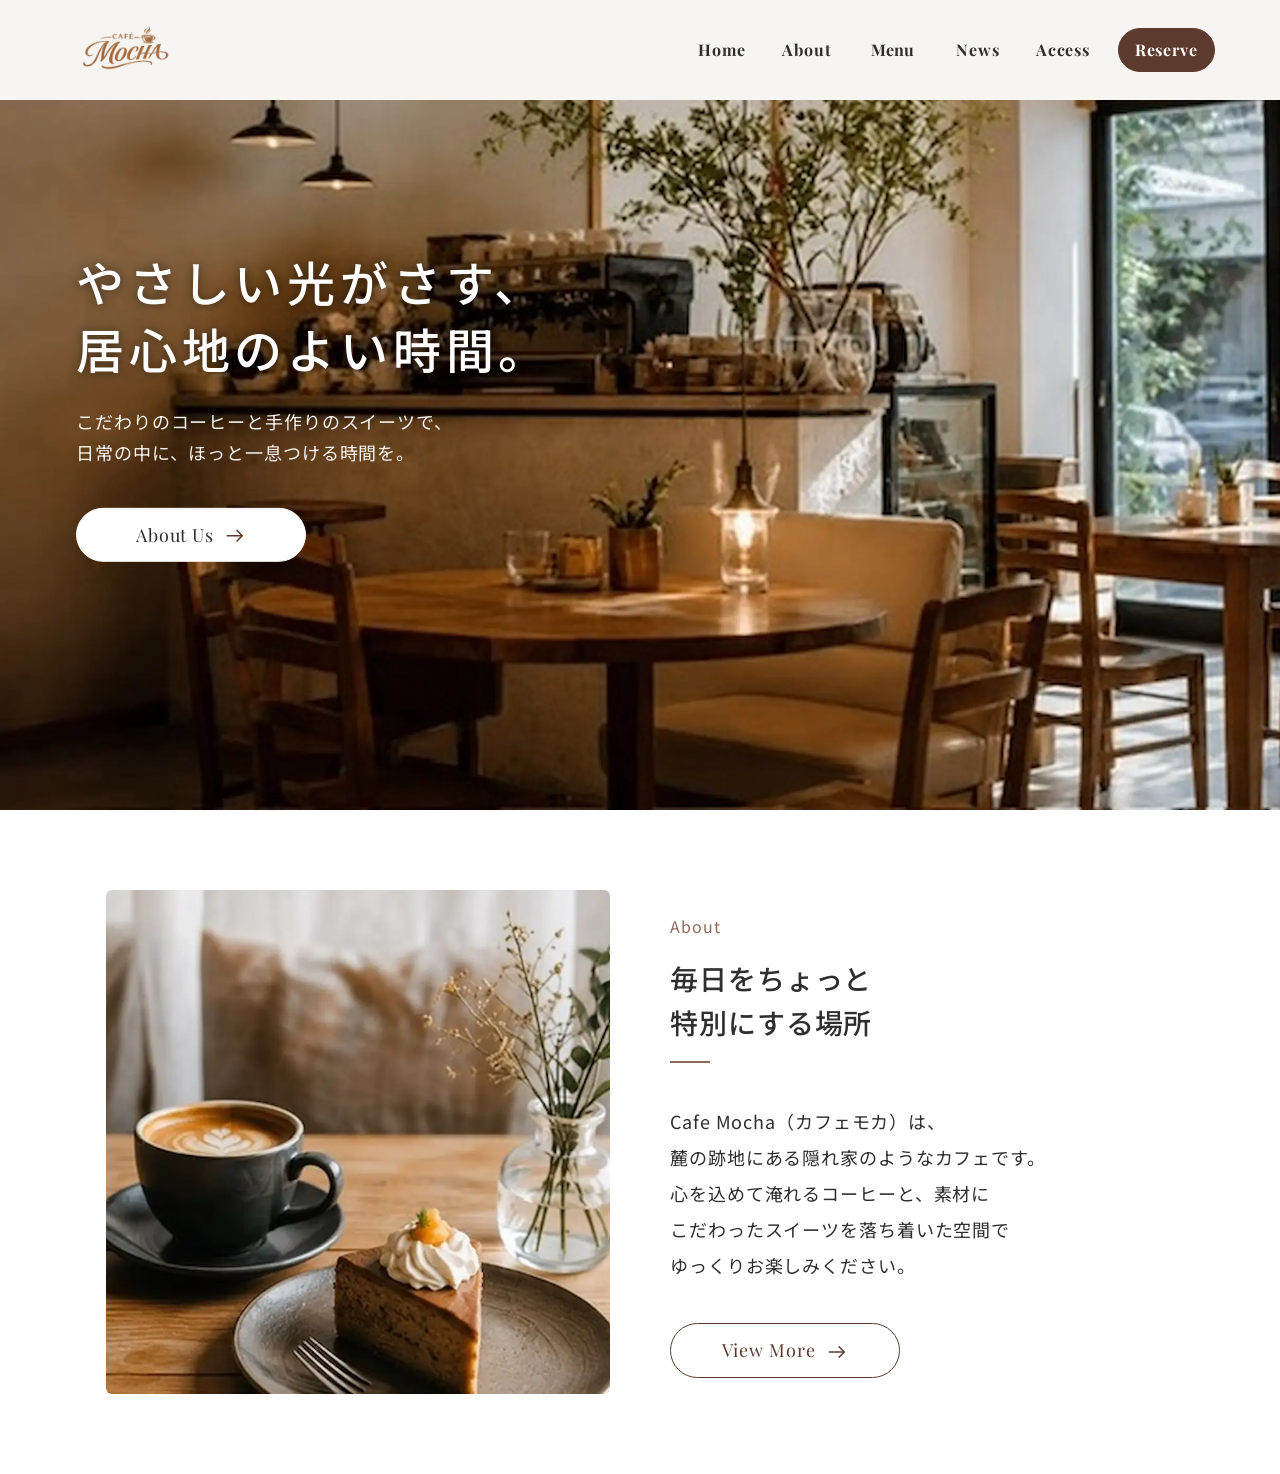
==== index.html @ 44a893bf "feat: create about section" ====
<!DOCTYPE html>
<html lang="ja">
    <head>
        <meta charset="utf-8" />
        <meta name="viewport" content="width=device-width,initial-scale=1" />
        <title>Portfolio</title>
        <meta name="description" content="ページの説明" />
        <meta name="format-detection" content="telephone=no, email=no" />

        <!-- favicon/webclipicon -->
        <link rel="icon" href="./assets/img/favicon/favicon.ico" />
        <link rel="icon" href="./assets/img/favicon/favicon.svg" type="image/svg+xml" />
        <link rel="apple-touch-icon" href="./assets/img/favicon/apple-touch-icon.png" />

        <!-- font -->
        <link rel="preconnect" href="https://fonts.googleapis.com">
        <link rel="preconnect" href="https://fonts.gstatic.com" crossorigin>
        <link href="https://fonts.googleapis.com/css2?family=Noto+Sans+JP:wght@100..900&family=Playfair+Display:ital,wght@0,400..900;1,400..900&display=swap" rel="stylesheet">
        <!-- css -->
        <link rel="stylesheet" href="assets/css/style.css" />

        <!-- js -->
         <script src="assets/js/vendor/gsap.min.js" defer></script>
         <script src="assets/js/vendor/ScrollTrigger.min.js" defer></script>
        <script type="module" src="assets/js/main.js"></script>

        <!-- noindex -->
        <meta name="robots" content="noindex" />
    </head>
    <body>
        <header class="l-header js-header">
            <div class="header-logo">
                <a href="#">
                    <img src='assets/img/logo.svg' width='122' height='52' alt='cafe MOCHA' decoding='async' />
                </a>
            </div><!-- /.header-logo -->
            <dialog class="l-header-menu js-header-menu" aria-label="メニュー">
                <button class="l-header-menu-close-button js-header-menu-close-button" aria-label="メニューを閉じる">
                    <img src='assets/img/close-button.svg' width='48' height='48' alt='メニューを閉じる' decoding='async' />
                </button>
                <nav class="l-header-menu-nav">
                    <ul class="l-header-menu-nav-list">
                        <li class="l-header-menu-nav-item">
                            <a href="#" class="l-header-menu-nav-link">Home</a>
                        </li>
                        <li class="l-header-menu-nav-item">
                            <a href="#" class="l-header-menu-nav-link">About</a>
                        </li>
                        <li class="l-header-menu-nav-item l-accordion js-accordion">
                            <button class="l-header-menu-nav-link l-accordion-trigger js-accordion-trigger" type="button">Menu</button>
                            <ul class="l-accordion-list js-accordion-list">
                                <li class="l-accordion-item">
                                    <a href="#">コーヒー</a>
                                </li>
                                <li class="l-accordion-item">
                                    <a href="#">スイーツ</a>
                                </li>
                                <li class="l-accordion-item">
                                    <a href="#">フード</a>
                                </li>
                                <li class="l-accordion-item">
                                    <a href="#">ドリンク</a>
                                </li>
                            </ul>
                        </li>
                        <li class="l-header-menu-nav-item">
                            <a href="#" class="l-header-menu-nav-link">News</a>
                        </li>
                        <li class="l-header-menu-nav-item">
                            <a href="#" class="l-header-menu-nav-link">Access</a>
                        </li>
                        <li class="l-header-menu-nav-item">
                            <a href="#" class="l-header-menu-nav-link l-header-menu-nav-link--reserve">Reserve</a>
                        </li>
                    </ul>
                    <ul class="l-header-menu-contact-list">
                        <li class="l-header-menu-contact-item">
                            <a href="https://www.instagram.com/" class="l-header-menu-contact-link">Instagram</a>
                        </li>
                        <li class="l-header-menu-contact-item">
                            <a href="https://www.google.com/" class="l-header-menu-contact-link">contact</a>
                        </li>
                    </ul>
                </nav>
            </dialog><!-- /.header-menu -->
            <button class="l-header-menu-open-button js-header-menu-open-button" aria-label="メニューを開く">
                <img src='assets/img/open-button.svg' width='24' height='24' alt='メニューを開く' decoding='async' />
            </button>
        </header>
        <main>
            <div class="top-fv">
                <div class="top-fv-content l-container">
                    <div class="top-fv-title">
                        <span>やさしい光がさす、</span>
                        <span>居心地のよい時間。</span>
                    </div><!-- /.top-fv-title -->
                    <div class="top-fv-text">
                        <span>こだわりのコーヒーと手作りのスイーツで、</span>
                        <span>日常の中に、ほっと一息つける時間を。</span>
                    </div><!-- /.top-fv-text -->
                    <div class="top-fv-btn">
                        <a href="#" class="c-button c-button--white">About Us</a>
                    </div><!-- /.top-fv-btn -->
                </div>
            </div><!-- /.top-fv -->

            <section class="top-about l-container u-ptb">
                <div class="top-about-wrap">
                    <div class="top-about-wrap-img">
                        <img src='assets/img/about.webp' width='1200' height='800' alt='about' decoding='async' />
                    </div><!-- / -->
                    <div class="top-about-wrap-content">
                        <div class="c-title-wrap">
                            <h2 class="c-title-en c-title-en--primary">About</h2>
                            <p class="c-title-ja">
                                <span>毎日をちょっと</span>
                                <span>特別にする場所</span>
                            </p>
                        </div>
                        <p class="top-about-wrap-content-text">
                            <span>Cafe Mocha（カフェモカ）は、</span>
                            <span>麓の跡地にある隠れ家のようなカフェです。</span>
                            <span>心を込めて淹れるコーヒーと、素材に</span>
                            <span>こだわったスイーツを落ち着いた空間で</span>
                            <span>ゆっくりお楽しみください。</span>
                        </p>
                        <div class="top-about-wrap-content-btn">
                            <a href="#" class="c-button c-button--transparent">View More</a>
                        </div>
                    </div>
                </div><!-- / -->
            </section>
        </main>
        <footer></footer>
    </body>
</html>
---- assets/css/style.css ----
@charset "UTF-8";
/*!
foundation > reset
------------------------------
*/
html {
  color: #000;
  background: #fff;
}

body,
div,
dl,
dt,
dd,
ul,
ol,
li,
h1,
h2,
h3,
h4,
h5,
h6,
pre,
code,
form,
fieldset,
legend,
input,
textarea,
p,
blockquote,
th,
td {
  margin: 0;
  padding: 0;
}

table {
  border-collapse: collapse;
  border-spacing: 0;
  width: 100%;
}

fieldset,
img {
  border: 0;
}

address,
caption,
cite,
code,
dfn,
em,
strong,
th,
var {
  font-style: normal;
  font-weight: inherit;
}

ol,
ul {
  list-style: none;
}

caption,
th {
  text-align: left;
}

h1,
h2,
h3,
h4,
h5,
h6 {
  font-size: 100%;
  font-weight: inherit;
}

q:before,
q:after {
  content: "";
}

abbr,
acronym {
  border: 0;
  font-variant: normal;
}

input,
textarea,
select,
button {
  color: inherit;
  font-family: inherit;
  font-size: inherit;
  font-weight: inherit;
  line-height: inherit;
  font-size: 100%;
  border-radius: 0;
  border: none;
  -moz-appearance: none;
       appearance: none;
  -webkit-appearance: none;
  background-color: inherit;
}

textarea {
  resize: vertical;
  display: block;
}

select {
  cursor: pointer;
}

button {
  padding: 0;
  cursor: pointer;
}

legend {
  color: inherit;
}

tbody {
  -webkit-text-size-adjust: 100%;
}

main {
  display: block;
}

a {
  text-decoration: none;
  color: inherit;
}

img,
svg {
  width: 100%;
  height: auto;
  display: block;
}

dialog {
  max-width: 100%;
  max-height: 100%;
  padding: 0;
  color: inherit;
  border: none;
  margin: 0;
  padding: 0;
}

summary {
  display: block;
}

summary::-webkit-details-marker {
  display: none;
}

iframe {
  vertical-align: bottom;
}

* {
  -webkit-font-smoothing: antialiased;
  -moz-osx-font-smoothing: grayscale;
  -webkit-box-sizing: border-box;
          box-sizing: border-box;
}

*::before,
*::after {
  -webkit-box-sizing: border-box;
          box-sizing: border-box;
}

/*!
foundation > base
------------------------------
*/
html {
  font-size: 16px;
}

body {
  line-height: 1.6;
  letter-spacing: 0.05em;
  font-size: 1rem;
  color: var(--color-text-base);
  font-family: var(--font-family-base);
}
@media screen and (min-width: 768px) {
  body {
    font-size: 1.125rem;
  }
}

/*!
foundation > variables
------------------------------
*/
:root {
  --font-family-base: "Noto Sans JP", sans-serif;
  --font-family-en: "Playfair Display", serif;
  --content-width-sm: 800px;
  --content-width-md: 1100px;
  --content-width-lg: 1366px;
  --gutter-sm: 16px;
  --gutter-md: 24px;
  --gutter-lg: 32px;
  --gutter-xl: 64px;
  --space-sm: 8px;
  --space-md: 16px;
  --space-lg: 24px;
  --space-xl: 40px;
  --space-xxl: 60px;
  --color-primary: #5C3A2E;
  --color-secondary: #8B6B5C;
  --color-bg-main: #F7F5F2;
  --color-white: #ffffff;
  --color-border: #E5E2DD;
  --color-text-base: #2F2F2F;
  --color-text-secondary: #6E6E6E;
  --color-text-light: #A8A8A8;
  --color-hover-dark: #3E2723;
  --color-hover-light: #EFECE8;
  --z-index-negative: -1;
  --z-index-base: 1;
  --z-index-header: 30;
}

/*!
utility > utility
------------------------------
*/
/* 非表示 */
.u-visually-hidden {
  position: absolute !important;
  white-space: nowrap !important;
  width: 1px !important;
  height: 1px !important;
  overflow: hidden !important;
  border: 0 !important;
  padding: 0 !important;
  clip: rect(0 0 0 0) !important;
  clip-path: inset(50%) !important;
  margin: -1px !important;
}

.u-ptb {
  padding-block: clamp(40px, 6.25vw, 80px);
}

.u-pt {
  padding-top: clamp(40px, 6.25vw, 80px);
}

.u-pb {
  padding-bottom: clamp(40px, 6.25vw, 80px);
}

.u-text-hover {
  background-image: -webkit-gradient(linear, left top, left bottom, from(currentColor), to(currentColor));
  background-image: linear-gradient(currentColor, currentColor);
  background-position: 0 100%;
  background-size: 0 1px;
  background-repeat: no-repeat;
  -webkit-transition: background-size 0.3s;
  transition: background-size 0.3s;
}
@media screen and (min-width: 768px) and (any-hover: hover) {
  .u-text-hover:hover {
    background-size: 100% 1px;
  }
}

/*!
component > button
------------------------------
*/
.c-button {
  padding: 12px 24px;
  border-radius: 100vh;
  color: var(--color-primary);
  background-color: var(--color-white);
  font-family: var(--font-family-en);
  width: 230px;
  display: -webkit-box;
  display: -ms-flexbox;
  display: flex;
  gap: var(--space-sm);
  -webkit-box-align: center;
      -ms-flex-align: center;
          align-items: center;
  -webkit-box-pack: center;
      -ms-flex-pack: center;
          justify-content: center;
  border: 1px solid var(--color-primary);
  -webkit-transition: color 0.3s, background-color 0.3s;
  transition: color 0.3s, background-color 0.3s;
}
@media (any-hover: hover) {
  .c-button:hover {
    color: var(--color-white);
    background-color: var(--color-primary);
  }
  .c-button:hover::after {
    background-color: var(--color-white);
  }
}
.c-button::after {
  content: "";
  display: inline-block;
  -webkit-mask-image: url("../../../assets/img/arrow-right.svg");
          mask-image: url("../../../assets/img/arrow-right.svg");
  -webkit-mask-size: contain;
          mask-size: contain;
  -webkit-mask-repeat: no-repeat;
          mask-repeat: no-repeat;
  -webkit-mask-position: center;
          mask-position: center;
  background-color: var(--color-primary);
  width: 24px;
  aspect-ratio: 1/1;
  margin-top: 2px;
  -webkit-transition: background-color 0.3s;
  transition: background-color 0.3s;
}
.c-button--white {
  color: var(--color-font-base);
  background-color: var(--color-white);
  border: 1px solid var(--color-bg-main);
}
.c-button--white::after {
  background-color: var(--color-primary);
}
.c-button--primary {
  color: var(--color-bg-white);
  background-color: var(--color-primary);
}
.c-button--primary::after {
  background-color: var(--color-white);
}
@media (any-hover: hover) {
  .c-button--primary:hover {
    color: var(--color-primary);
    background-color: var(--color-white);
  }
  .c-button--primary:hover::after {
    background-color: var(--color-primary);
  }
}
.c-button--transparent {
  background-color: transparent;
  color: var(--color-primary);
}
.c-button--center {
  margin: 0 auto;
}

/*!
component > entry-button
------------------------------
*/
.tag-html {
  background-color: rgb(255, 166, 0);
  color: white;
}

.tag-css {
  background-color: rgb(0, 119, 255);
  color: white;
}

.tag-js {
  background-color: rgb(0, 255, 153);
  color: white;
}

/*!
component > title
------------------------------
*/
.c-title-wrap {
  display: -webkit-box;
  display: -ms-flexbox;
  display: flex;
  -webkit-box-orient: vertical;
  -webkit-box-direction: normal;
      -ms-flex-direction: column;
          flex-direction: column;
  gap: var(--space-md);
}
.c-title-wrap::after {
  content: "";
  display: inline-block;
  width: 40px;
  height: 2px;
  background-color: var(--color-secondary);
}

.c-title-en {
  font-size: clamp(14px, 1.5vw, 16px);
}
.c-title-en--primary {
  color: var(--color-secondary);
}

.c-title-ja {
  font-size: clamp(20px, 3vw, 28px);
  font-weight: 500;
}
.c-title-ja span {
  display: block;
}

.c-card-title {
  font-size: clamp(16px, 1.8vw, 18px);
}

/*!
component > cards
------------------------------
*/
.card-list {
  display: -webkit-box;
  display: -ms-flexbox;
  display: flex;
  -webkit-box-orient: vertical;
  -webkit-box-direction: normal;
      -ms-flex-direction: column;
          flex-direction: column;
  gap: 24px;
}
@media screen and (min-width: 768px) {
  .card-list {
    -webkit-box-orient: horizontal;
    -webkit-box-direction: normal;
        -ms-flex-direction: row;
            flex-direction: row;
    gap: 40px;
  }
}

/*!
component > form
------------------------------
*/
.c-form-required {
  background-color: red;
  color: var(--color-white);
  font-size: 0.75rem;
  padding: 2px 6px;
  border-radius: 5px;
  margin-left: 10px;
}

.c-form-text {
  width: 100%;
  padding: 12px 8px;
  border-radius: 8px;
  background-color: var(--color-gray-light);
}
.c-form-text::-webkit-input-placeholder {
  color: var(--color-gray);
}
.c-form-text::-moz-placeholder {
  color: var(--color-gray);
}
.c-form-text:-ms-input-placeholder {
  color: var(--color-gray);
}
.c-form-text::-ms-input-placeholder {
  color: var(--color-gray);
}
.c-form-text::placeholder {
  color: var(--color-gray);
}
.c-form-text:focus {
  outline: 1px solid var(--color-gray);
}

.c-form-textarea {
  min-height: 200px;
  field-sizing: content;
}

/*!
layout > container
------------------------------
*/
.l-container-s, .l-container {
  width: 100%;
  max-width: var(--content-width-md);
  padding-inline: var(--gutter-sm);
  margin-inline: auto;
}

.l-container-s {
  max-width: var(--content-width-sm);
}

/*!
layout > header
------------------------------
*/
.l-header {
  display: -webkit-box;
  display: -ms-flexbox;
  display: flex;
  -webkit-box-pack: justify;
      -ms-flex-pack: justify;
          justify-content: space-between;
  -webkit-box-align: center;
      -ms-flex-align: center;
          align-items: center;
  padding: 20px 12px;
  position: fixed;
  top: 0;
  left: 0;
  z-index: var(--z-index-header);
  width: 100%;
  background-color: var(--color-bg-main);
}
@media screen and (min-width: 768px) {
  .l-header {
    padding: 24px 65px;
  }
}

.l-header-menu {
  width: 300px;
  height: 100%;
  margin-left: auto;
  background-color: var(--color-bg-main);
}
@media screen and (min-width: 768px) {
  .l-header-menu {
    display: block;
    position: static;
    width: auto;
    height: auto;
    background-color: transparent;
  }
}
.l-header-menu::-ms-backdrop {
  display: none;
}
.l-header-menu::backdrop {
  display: none;
}

.l-header-menu-nav {
  background-color: var(--color-gray);
  width: 100%;
  margin-left: auto;
  border-radius: 0 0 0 20px;
}
@media screen and (min-width: 768px) {
  .l-header-menu-nav {
    background-color: transparent;
    width: auto;
    padding: 0;
    border-radius: 0;
    color: var(--color-font-base);
  }
}

.l-header-menu-nav-list {
  display: -webkit-box;
  display: -ms-flexbox;
  display: flex;
  -webkit-box-orient: vertical;
  -webkit-box-direction: normal;
      -ms-flex-direction: column;
          flex-direction: column;
  gap: 16px;
  padding: 40px;
}
@media screen and (min-width: 768px) {
  .l-header-menu-nav-list {
    -webkit-box-orient: horizontal;
    -webkit-box-direction: normal;
        -ms-flex-direction: row;
            flex-direction: row;
    -webkit-box-align: center;
        -ms-flex-align: center;
            align-items: center;
    gap: var(--space-lg);
    padding: 0;
  }
}

.l-header-menu-nav-link {
  width: 100%;
  display: block;
  font-size: 1.25rem;
  font-weight: bold;
  font-family: var(--font-family-en);
}
@media screen and (min-width: 768px) {
  .l-header-menu-nav-link {
    font-size: 1rem;
    text-align: center;
  }
}
@media (any-hover: hover) {
  .l-header-menu-nav-link:hover {
    opacity: 0.6;
    -webkit-transition: opacity 0.3s;
    transition: opacity 0.3s;
  }
}

@media screen and (min-width: 768px) {
  .l-header-menu-nav-link--reserve {
    background-color: var(--color-primary);
    color: var(--color-white);
    border-radius: 100vh;
    padding: 8px 16px;
    border: 1px solid var(--color-primary);
    -webkit-transition: color 0.3s, background-color 0.3s;
    transition: color 0.3s, background-color 0.3s;
  }
}
@media screen and (min-width: 768px) and (any-hover: hover) {
  .l-header-menu-nav-link--reserve:hover {
    color: var(--color-primary);
    background-color: var(--color-white);
  }
}

.l-header-menu-nav-item {
  width: 100%;
  display: block;
}

.l-accordion-trigger {
  text-align: left;
  display: -webkit-box;
  display: -ms-flexbox;
  display: flex;
  -webkit-box-pack: justify;
      -ms-flex-pack: justify;
          justify-content: space-between;
  -webkit-box-align: center;
      -ms-flex-align: center;
          align-items: center;
}
@media screen and (min-width: 768px) {
  .l-accordion-trigger {
    -webkit-box-pack: center;
        -ms-flex-pack: center;
            justify-content: center;
    text-align: center;
    display: block;
  }
}
.l-accordion-trigger::after {
  content: "";
  display: inline-block;
  background-image: url(../../assets/img/arrow-down.svg);
  background-size: cover;
  background-position: center;
  width: 20px;
  aspect-ratio: 1/1;
}
@media screen and (min-width: 768px) {
  .l-accordion-trigger::after {
    display: none;
  }
}

.l-accordion-list {
  display: -webkit-box;
  display: -ms-flexbox;
  display: flex;
  -webkit-box-orient: vertical;
  -webkit-box-direction: normal;
      -ms-flex-direction: column;
          flex-direction: column;
  gap: var(--space-md);
  padding-left: var(--space-md);
}

.l-accordion-item {
  display: -webkit-box;
  display: -ms-flexbox;
  display: flex;
  -webkit-box-align: center;
      -ms-flex-align: center;
          align-items: center;
  gap: var(--space-sm);
  color: var(--color-text-light);
}
.l-accordion-item::before {
  content: "";
  display: inline-block;
  width: 12px;
  height: 2px;
  background-color: var(--color-text-light);
}
.l-accordion-item:first-child {
  padding-top: var(--space-md);
}

.l-header-menu-open-button,
.l-header-menu-close-button {
  position: fixed;
  top: 23px;
  right: 20px;
  width: 48px;
  aspect-ratio: 1/1;
  z-index: var(--z-index-header);
}
@media screen and (min-width: 768px) {
  .l-header-menu-open-button,
  .l-header-menu-close-button {
    display: none;
  }
}

.l-header-menu-contact-list {
  padding: 40px 40px 0;
  border-top: 3px solid var(--color-border);
}
@media screen and (min-width: 768px) {
  .l-header-menu-contact-list {
    display: none;
  }
}

.l-header-menu-contact-link {
  font-size: 1.25rem;
  font-weight: bold;
  font-family: var(--font-family-en);
}

/*!
layout > footer
------------------------------
*/
.footer {
  background-color: var(--color-gray);
  color: var(--color-white);
  padding: 32px;
  display: -webkit-box;
  display: -ms-flexbox;
  display: flex;
  -webkit-box-pack: justify;
      -ms-flex-pack: justify;
          justify-content: space-between;
  -webkit-box-align: center;
      -ms-flex-align: center;
          align-items: center;
}

.footer-content {
  display: -webkit-box;
  display: -ms-flexbox;
  display: flex;
  -webkit-box-orient: vertical;
  -webkit-box-direction: normal;
      -ms-flex-direction: column;
          flex-direction: column;
  gap: 10px;
}
@media screen and (min-width: 768px) {
  .footer-content {
    -webkit-box-orient: horizontal;
    -webkit-box-direction: normal;
        -ms-flex-direction: row;
            flex-direction: row;
    gap: 50px;
    -webkit-box-align: center;
        -ms-flex-align: center;
            align-items: center;
  }
}

.footer-title {
  font-family: var(--font-family-en);
  font-weight: bold;
  letter-spacing: 0.05em;
  font-size: clamp(16px, 2.4vw, 24px);
}

.footer-copyright {
  font-size: 0.75rem;
  display: block;
}

.footer-list {
  display: -webkit-box;
  display: -ms-flexbox;
  display: flex;
  -webkit-box-pack: center;
      -ms-flex-pack: center;
          justify-content: center;
  -webkit-box-align: center;
      -ms-flex-align: center;
          align-items: center;
  gap: 20px;
}
@media screen and (min-width: 768px) {
  .footer-list {
    gap: 50px;
  }
}

.footer-item {
  width: 30px;
  aspect-ratio: 1/1;
}
@media screen and (min-width: 768px) {
  .footer-item {
    width: 40px;
  }
}

/*!
page > top > top-kv
------------------------------
*/
.top-fv {
  width: 100%;
  min-height: clamp(680px, 90vh, 920px);
  background-image: url("../../../../assets/img/fv.webp");
  background-size: cover;
  background-position: center;
  background-repeat: no-repeat;
  position: relative;
}

.top-fv-content {
  position: absolute;
  top: 50%;
  left: 0;
  -webkit-transform: translateY(-50%);
          transform: translateY(-50%);
}
@media screen and (min-width: 768px) {
  .top-fv-content {
    left: 60px;
  }
}

.top-fv-title {
  font-size: clamp(28px, 5vw, 48px);
  line-height: 1.4;
  font-weight: 500;
  letter-spacing: 0.1em;
  color: var(--color-white);
  text-shadow: 0 0 10px rgba(0, 0, 0, 0.5);
}
.top-fv-title span {
  display: block;
}

.top-fv-text {
  color: var(--color-bg-main);
  margin-top: var(--space-lg);
  line-height: 1.7;
  letter-spacing: 0.05em;
}
.top-fv-text span {
  display: block;
}

.top-fv-btn {
  margin-top: var(--space-xl);
}

/*!
page > top > top-about
------------------------------
*/
.top-about-wrap {
  display: grid;
  grid-template-columns: 1fr;
  gap: var(--space-lg);
}
@media screen and (min-width: 768px) {
  .top-about-wrap {
    grid-template-columns: repeat(2, 1fr);
    gap: var(--space-xxl);
  }
}

.top-about-wrap-img img {
  border-radius: 6px;
}
@media screen and (min-width: 768px) {
  .top-about-wrap-img img {
    aspect-ratio: 1/1;
    -o-object-fit: cover;
       object-fit: cover;
  }
}

@media screen and (min-width: 768px) {
  .top-about-wrap-content {
    margin-top: var(--space-lg);
  }
}

.top-about-wrap-content-text {
  margin-top: var(--space-md);
}
@media screen and (min-width: 768px) {
  .top-about-wrap-content-text {
    margin-top: var(--space-xl);
  }
}
.top-about-wrap-content-text span {
  line-height: 2;
  letter-spacing: 0.05em;
  display: block;
}

.top-about-wrap-content-btn {
  margin-top: var(--space-lg);
}
@media screen and (min-width: 768px) {
  .top-about-wrap-content-btn {
    margin-top: var(--space-xl);
  }
}

/*!
page > top > top-skill
------------------------------
*/
.top-skill-list {
  margin-top: 40px;
  display: grid;
  grid-template-columns: 1fr;
  gap: 20px;
}
@media screen and (min-width: 768px) {
  .top-skill-list {
    grid-template-columns: repeat(3, 1fr);
    gap: 40px;
    margin-top: 60px;
  }
}

.top-skill-item {
  background-color: var(--color-gray-light);
  border-radius: 100vh;
  padding: 20px;
  display: grid;
  place-items: center;
  -webkit-box-shadow: 10px 10px 5px 0 rgba(0, 0, 0, 0.1);
          box-shadow: 10px 10px 5px 0 rgba(0, 0, 0, 0.1);
}

.top-skill-item-text {
  font-size: 1.375rem;
  font-weight: bold;
  letter-spacing: 0.1em;
  font-family: var(--font-family-en);
}

/*!
page > top > top-work
------------------------------
*/
.top-work-list {
  margin-top: 40px;
  display: grid;
  grid-template-columns: 1fr;
  gap: 20px;
}
@media screen and (min-width: 768px) {
  .top-work-list {
    grid-template-columns: repeat(3, 1fr);
    gap: 40px;
    margin-top: 60px;
  }
}

.top-work-item {
  background-color: var(--color-gray-light);
  border-radius: 10px;
  -webkit-transition: scale 0.3s;
  transition: scale 0.3s;
}
@media (any-hover: hover) {
  .top-work-item:hover {
    scale: 1.03;
  }
}
.top-work-item img {
  border-radius: 10px;
  aspect-ratio: 357/238;
}

.top-work-item-img imd {
  width: 100%;
  height: 100%;
  -o-object-fit: cover;
     object-fit: cover;
}

.top-work-item-content {
  padding: 20px;
}
@media screen and (min-width: 768px) {
  .top-work-item-content {
    padding: 16px;
  }
}

.top-work-item-title {
  font-size: 1.375rem;
  font-weight: 500;
}
.top-work-item-category {
  font-size: 0.9375rem;
}

.top-work-item-description-link {
  display: -webkit-box;
  display: -ms-flexbox;
  display: flex;
  gap: 10px;
}

.top-work-item-description-link-item {
  font-size: 0.9375rem;
  font-family: var(--font-family-en);
}

.top-work-item-tags {
  font-size: 0.9375rem;
}

.top-work-item-tag {
  font-size: 0.8125rem;
  border-radius: 6px;
  padding: 2px 6px;
}

.top-work-item-button {
  display: -webkit-box;
  display: -ms-flexbox;
  display: flex;
  -webkit-box-pack: end;
      -ms-flex-pack: end;
          justify-content: flex-end;
}

/*!
page > top > top-flow
------------------------------
*/
.top-flow {
  background-color: var(--color-gray-light);
}

.top-flow-list {
  margin-top: 40px;
  display: -webkit-box;
  display: -ms-flexbox;
  display: flex;
  -webkit-box-orient: vertical;
  -webkit-box-direction: normal;
      -ms-flex-direction: column;
          flex-direction: column;
  -webkit-box-pack: center;
      -ms-flex-pack: center;
          justify-content: center;
  -webkit-box-align: center;
      -ms-flex-align: center;
          align-items: center;
  gap: 20px;
}
@media screen and (min-width: 768px) {
  .top-flow-list {
    margin-top: 60px;
    -webkit-box-orient: horizontal;
    -webkit-box-direction: normal;
        -ms-flex-direction: row;
            flex-direction: row;
    gap: 40px;
  }
}

.top-flow-item {
  text-align: center;
  background-color: var(--color-white);
  width: 210px;
  height: 40px;
  position: relative;
  display: inline-block;
  padding-block: 36px;
}
@media screen and (min-width: 768px) {
  .top-flow-item:not(:last-child)::before {
    content: "";
    height: 20px;
    aspect-ratio: 0.6427876097;
    clip-path: polygon(0 0, 100% 50%, 0 100%);
    background: var(--color-gray-light);
    position: absolute;
    top: 47%;
    right: -13px;
    z-index: 2;
  }
  .top-flow-item:not(:last-child)::after {
    content: "";
    height: 30px;
    aspect-ratio: 0.6427876097;
    clip-path: polygon(0 0, 100% 50%, 0 100%);
    background: var(--color-white);
    position: absolute;
    top: 40%;
    right: -18px;
    z-index: 1;
  }
}

.top-flow-item-number {
  font-size: 2.5rem;
  font-weight: bold;
  color: var(--color-primary);
  display: block;
  position: absolute;
  top: -34px;
  left: 50%;
  -webkit-transform: translateX(-50%);
          transform: translateX(-50%);
  font-family: var(--font-family-en);
}

.top-flow-item-text {
  display: block;
  font-weight: 500;
  font-size: 1.25rem;
  line-height: 1;
}

/*!
page > top > top-contact
------------------------------
*/
.top-contact-form {
  margin-top: 40px;
  display: grid;
  grid-template-columns: 1fr;
  gap: 24px;
}
@media screen and (min-width: 768px) {
  .top-contact-form {
    margin-top: 60px;
    gap: 32px;
    grid-template-columns: auto 1fr;
    padding-inline: 200px;
  }
}

.top-contact-form-item {
  display: grid;
  grid-template-columns: 1fr;
  gap: 6px;
}
@media screen and (min-width: 768px) {
  .top-contact-form-item {
    grid-template-columns: subgrid;
    grid-column: -1/1;
    -webkit-box-align: start;
        -ms-flex-align: start;
            align-items: start;
    gap: 0 64px;
  }
}

.top-contact-form-item-label {
  display: -webkit-box;
  display: -ms-flexbox;
  display: flex;
  -webkit-box-pack: justify;
      -ms-flex-pack: justify;
          justify-content: space-between;
  -webkit-box-align: center;
      -ms-flex-align: center;
          align-items: center;
}
@media screen and (min-width: 768px) {
  .top-contact-form-item-label {
    -webkit-box-pack: start;
        -ms-flex-pack: start;
            justify-content: flex-start;
    gap: 8px;
    margin-top: 14px;
  }
}

.top-contact-form-button {
  margin-inline: auto;
  margin-top: 16px;
}
@media screen and (min-width: 768px) {
  .top-contact-form-button {
    grid-column: 1/3;
  }
}

.top-contact-form-item--privacy {
  margin-inline: auto;
}
@media screen and (min-width: 768px) {
  .top-contact-form-item--privacy {
    grid-column: 1/3;
  }
}

.checkbox-label {
  display: -webkit-box;
  display: -ms-flexbox;
  display: flex;
  -webkit-box-align: center;
      -ms-flex-align: center;
          align-items: center;
  gap: 10px;
  cursor: pointer;
  -webkit-user-select: none;
     -moz-user-select: none;
      -ms-user-select: none;
          user-select: none;
}

.checkbox-input {
  position: absolute;
  opacity: 0;
  width: 0;
  height: 0;
}

.checkbox-custom {
  width: 20px;
  height: 20px;
  border: 2px solid #999;
  border-radius: 4px;
  background: #fff;
  -ms-flex-negative: 0;
      flex-shrink: 0;
  -webkit-transition: border-color 0.2s, background 0.2s;
  transition: border-color 0.2s, background 0.2s;
  position: relative;
}

.checkbox-custom::after {
  content: "";
  position: absolute;
  top: 2px;
  left: 6px;
  width: 5px;
  height: 10px;
  border: 2px solid #fff;
  border-top: none;
  border-left: none;
  -webkit-transform: rotate(45deg);
          transform: rotate(45deg);
  opacity: 0;
  -webkit-transition: opacity 0.15s;
  transition: opacity 0.15s;
}

.checkbox-input:checked + .checkbox-custom {
  background: #4a90e2;
  border-color: #4a90e2;
}

.checkbox-input:checked + .checkbox-custom::after {
  opacity: 1;
}

.checkbox-input:focus-visible + .checkbox-custom {
  outline: 2px solid #4a90e2;
  outline-offset: 2px;
}

.checkbox-label:hover .checkbox-custom {
  border-color: #4a90e2;
}

.checkbox-text {
  font-size: 14px;
  color: #333;
}

.checkbox-text a {
  color: #4a90e2;
  text-decoration: underline;
}

.error-message {
  display: block;
  color: #e53e3e;
  font-size: 12px;
  margin-top: 4px;
}

input.is-error,
textarea.is-error {
  border-color: #e53e3e;
  outline-color: #e53e3e;
}

.hidden {
  position: absolute;
  left: -9999px;
}

.top-contact-form-recaptcha-wrapper {
  display: -webkit-box;
  display: -ms-flexbox;
  display: flex;
  -webkit-box-pack: center;
      -ms-flex-pack: center;
          justify-content: center;
}
@media screen and (min-width: 768px) {
  .top-contact-form-recaptcha-wrapper {
    grid-column: 1/3;
  }
}

/*!
page > privacy > privacy
------------------------------
*/
.privacy {
  margin-top: 80px;
}
@media screen and (min-width: 768px) {
  .privacy {
    margin-top: 120px;
  }
}

.privacy-content {
  border-bottom: 1px solid var(--color-border);
  padding: 24px;
}
.privacy-content:last-child {
  border-bottom: none;
}

.privacy-title {
  font-size: 1.125rem;
  font-weight: bold;
  letter-spacing: 0.1em;
}
.privacy-title--large {
  font-size: 1.5rem;
  font-weight: bold;
  letter-spacing: 0.1em;
}
@media screen and (min-width: 768px) {
  .privacy-title {
    font-size: clamp(16px, 2.4vw, 20px);
  }
  .privacy-title--large {
    font-size: clamp(20px, 3.125vw, 28px);
  }
}

.privacy-text {
  line-height: 1.8;
  margin-top: 12px;
}

.privacy-list {
  margin-top: 12px;
}

.privacy-item {
  display: -webkit-box;
  display: -ms-flexbox;
  display: flex;
  -webkit-box-align: center;
      -ms-flex-align: center;
          align-items: center;
  gap: 10px;
}
.privacy-item::before {
  content: "";
  width: 4px;
  aspect-ratio: 1/1;
  background-color: var(--color-font-base);
  border-radius: 50%;
}

/*!
page > detail > detail-kv
------------------------------
*/
.detail-kv-inner {
  display: grid;
  grid-template-columns: 1fr;
  margin-top: 140px;
}
@media screen and (min-width: 768px) {
  .detail-kv-inner {
    grid-template-columns: repeat(2, 1fr);
  }
}

.detail-kv-breadcrumbs-list {
  display: -webkit-box;
  display: -ms-flexbox;
  display: flex;
  -webkit-box-align: center;
      -ms-flex-align: center;
          align-items: center;
  gap: 10px;
}

.detail-kv-breadcrumbs-item {
  font-size: 0.875rem;
}
.detail-kv-breadcrumbs-item:not(:last-child)::after {
  content: "/";
  margin-left: 10px;
}

.detail-kv-title-link {
  margin-top: 40px;
}

.detail-kv-title-en {
  font-size: clamp(16px, 2.4vw, 20px);
  font-weight: bold;
  font-family: var(--font-family-en);
}

.detail-kv-title-ja {
  font-size: clamp(20px, 3.125vw, 28px);
  font-weight: bold;
  margin-top: 16px;
  line-height: 1;
}

.detail-kv-text {
  margin-top: 20px;
}

.detail-kv-tag {
  margin-top: 16px;
  display: -webkit-box;
  display: -ms-flexbox;
  display: flex;
  gap: 10px;
  -webkit-box-align: center;
      -ms-flex-align: center;
          align-items: center;
}

.detail-kv-tag-item {
  font-size: 0.75rem;
  border-radius: 6px;
  padding: 2px 6px;
  background-color: var(--color-gray-light);
  font-family: var(--font-family-en);
  letter-spacing: 0.1em;
  font-weight: bold;
}

.detail-kv-img {
  margin-top: 50px;
}

/*!
page > about > about-company
------------------------------
*/
@media screen and (min-width: 768px) {
  .detail-flow {
    background-color: var(--color-gray);
  }
}

.detail-flow-list {
  display: -webkit-box;
  display: -ms-flexbox;
  display: flex;
  -webkit-box-orient: vertical;
  -webkit-box-direction: normal;
      -ms-flex-direction: column;
          flex-direction: column;
  gap: 4px;
}
@media screen and (min-width: 768px) {
  .detail-flow-list {
    -webkit-box-orient: horizontal;
    -webkit-box-direction: normal;
        -ms-flex-direction: row;
            flex-direction: row;
    gap: 0;
    -webkit-box-pack: justify;
        -ms-flex-pack: justify;
            justify-content: space-between;
  }
}

.detail-flow-item {
  display: grid;
  grid-template-columns: 24px 1fr;
  gap: 20px;
  padding: 20px;
  background-color: var(--color-gray);
  color: var(--color-white);
  border-radius: 6px;
}
@media screen and (min-width: 768px) {
  .detail-flow-item {
    grid-template-columns: 1fr;
    border-radius: 0;
  }
}

.detail-flow-item--url {
  display: -webkit-box;
  display: -ms-flexbox;
  display: flex;
  -webkit-box-align: center;
      -ms-flex-align: center;
          align-items: center;
  gap: 10px;
}
.detail-flow-item--url::after {
  content: "";
  display: inline-block;
  background-color: var(--color-white);
  -webkit-mask-image: url(../../../../assets/img/detail/external-link.svg);
          mask-image: url(../../../../assets/img/detail/external-link.svg);
  -webkit-mask-size: contain;
          mask-size: contain;
  -webkit-mask-repeat: no-repeat;
          mask-repeat: no-repeat;
  -webkit-mask-position: center;
          mask-position: center;
  width: 24px;
  aspect-ratio: 1/1;
}

.detail-flow-item-img {
  width: 24px;
}
@media screen and (min-width: 768px) {
  .detail-flow-item-img {
    display: none;
  }
}

.detail-flow-item-content {
  display: -webkit-box;
  display: -ms-flexbox;
  display: flex;
  -webkit-box-orient: vertical;
  -webkit-box-direction: normal;
      -ms-flex-direction: column;
          flex-direction: column;
  gap: 10px;
}

.detail-flow-item-title {
  line-height: 1;
  font-weight: bold;
}

/*!
page > works > works-overview
------------------------------
*/
.detail-overview-title {
  font-size: clamp(24px, 3vw, 32px);
  font-weight: bold;
  letter-spacing: 0.1em;
  color: var(--color-gray);
  font-family: var(--font-family-en);
}

.detail-overview-text {
  font-size: 1rem;
  line-height: 1.8;
  margin-top: 20px;
}

/*!
page > detail > detail-client
------------------------------
*/
.detail-client {
  background-color: var(--color-gray-light);
}

.detail-client-title {
  font-size: clamp(24px, 3vw, 32px);
  font-weight: bold;
  letter-spacing: 0.1em;
  color: var(--color-gray);
  font-family: var(--font-family-en);
}

.detail-client-cards {
  display: grid;
  grid-template-columns: 1fr;
  gap: 20px;
  margin-top: 20px;
}
@media screen and (min-width: 768px) {
  .detail-client-cards {
    grid-template-columns: repeat(4, 1fr);
  }
}

.detail-client-card {
  background: var(--color-white);
  padding: 20px;
  border: 1px solid var(--color-border);
  border-radius: 6px;
  -webkit-box-shadow: 0 2px 8px rgba(0, 0, 0, 0.04);
          box-shadow: 0 2px 8px rgba(0, 0, 0, 0.04);
}

.detail-client-card-title {
  font-size: clamp(16px, 2.2vw, 24px);
  font-weight: bold;
  letter-spacing: 0.1em;
  color: var(--color-gray);
}

.detail-client-card-text {
  font-size: 1rem;
  line-height: 1.8;
  margin-top: 10px;
}

/*!
page > detail > detail-problem
------------------------------
*/
.detail-problem {
  background-color: var(--color-gray-light);
}

.detail-problem-title {
  font-size: clamp(24px, 3vw, 32px);
  font-weight: bold;
  letter-spacing: 0.1em;
  color: var(--color-gray);
  font-family: var(--font-family-en);
}

.detail-problem-list {
  margin-top: 20px;
}

.detail-problem-item {
  font-weight: bold;
  border-left: 3px solid #ccc;
  padding-left: 12px;
  line-height: 1.8;
  margin-top: 16px;
}

/*!
page > detail > detail-solution
------------------------------
*/
.detail-solution-title {
  font-size: clamp(24px, 3vw, 32px);
  font-weight: bold;
  letter-spacing: 0.1em;
  color: var(--color-gray);
  font-family: var(--font-family-en);
}

.detail-solution-list {
  margin-top: 20px;
}

.detail-solution-item {
  border-left: 3px solid #3b82f6;
  padding-left: 12px;
  font-weight: bold;
  line-height: 1.8;
  margin-top: 16px;
}

/*!
page > detail > detail-objective
------------------------------
*/
.detail-objective-content {
  margin-top: 16px;
}
@media screen and (min-width: 768px) {
  .detail-objective-content {
    display: grid;
    grid-template-columns: 40% 1fr;
    gap: 50px;
  }
}

.detail-objective-content-text {
  line-height: 2;
  margin-top: 16px;
  font-size: 0.875rem;
}
@media screen and (min-width: 768px) {
  .detail-objective-content-text {
    width: 350px;
  }
}
.detail-objective-content-text span {
  display: block;
}

.detail-objective-list {
  display: grid;
  grid-template-columns: 1fr;
  gap: 60px;
  margin-top: 40px;
  position: relative;
}
.detail-objective-list::after {
  content: "";
  display: inline-block;
  background-image: url(../../../../assets/img/detail/chevron-down.svg);
  background-size: cover;
  background-position: center;
  width: 40px;
  aspect-ratio: 1/1;
  position: absolute;
  top: 50%;
  left: 50%;
  -webkit-transform: translateX(-50%) translateY(-50%);
          transform: translateX(-50%) translateY(-50%);
}
@media screen and (min-width: 768px) {
  .detail-objective-list::after {
    background-image: url(../../../../assets/img/detail/chevron-right.svg);
  }
}
@media screen and (min-width: 768px) {
  .detail-objective-list {
    grid-template-columns: repeat(2, 1fr);
  }
}

.detail-objective-before,
.detail-objective-after {
  padding: 16px;
  border-radius: 6px;
}

.detail-objective-before-title,
.detail-objective-after-title {
  font-weight: bold;
}

.detail-objective-before-list,
.detail-objective-after-list {
  display: -webkit-box;
  display: -ms-flexbox;
  display: flex;
  -webkit-box-orient: vertical;
  -webkit-box-direction: normal;
      -ms-flex-direction: column;
          flex-direction: column;
  gap: 10px;
  margin-top: 20px;
}

.detail-objective-before {
  background-color: var(--color-gray-light);
}

.detail-objective-after {
  background-color: var(--color-gray);
  color: var(--color-white);
}

.detail-objective-list-item {
  display: -webkit-box;
  display: -ms-flexbox;
  display: flex;
  -webkit-box-align: baseline;
      -ms-flex-align: baseline;
          align-items: baseline;
  gap: 5px;
  font-size: 0.875rem;
}
.detail-objective-list-item::before {
  content: "";
  display: inline-block;
  width: 5px;
  aspect-ratio: 1/1;
  background-color: var(--color-font-base);
  border-radius: 50%;
}

.detail-objective-after-item::before {
  background-color: var(--color-white);
}

/*!
page > detail > detail-target
------------------------------
*/
.detail-target-text {
  margin-top: 20px;
}

/*!
page > detail > detail-point
------------------------------
*/
@media screen and (min-width: 768px) {
  .detail-point-wrap {
    display: grid;
    grid-template-columns: 40% 1fr;
    gap: 80px;
  }
}

.detail-point-list {
  margin-top: 20px;
  display: -webkit-box;
  display: -ms-flexbox;
  display: flex;
  -webkit-box-orient: vertical;
  -webkit-box-direction: normal;
      -ms-flex-direction: column;
          flex-direction: column;
  gap: 16px;
}

.detail-point-list-item {
  font-size: 0.875rem;
  border-left: 3px solid var(--color-gray);
  padding-left: 12px;
  font-weight: bold;
}
@media screen and (min-width: 768px) {
  .detail-point-list-item {
    width: 350px;
  }
}
.detail-point-list-item span {
  display: block;
}

.detail-point-list-img {
  display: grid;
  grid-template-columns: 1fr;
  gap: 30px;
  margin-top: 40px;
}
@media screen and (min-width: 768px) {
  .detail-point-list-img {
    display: grid;
    grid-template-columns: repeat(3, 1fr);
    gap: 20px;
    margin-top: 0;
  }
}
.detail-point-list-img img {
  -webkit-box-shadow: 0 0 10px rgba(0, 0, 0, 0.1);
          box-shadow: 0 0 10px rgba(0, 0, 0, 0.1);
  border-radius: 6px;
}

/*!
page > detail > detail-design
------------------------------
*/
.detail-design-text {
  margin-top: 20px;
}
.detail-design-text span {
  display: block;
}

/*!
page > detail > detail-development
------------------------------
*/
.detail-development-list {
  margin-top: 20px;
  display: -webkit-box;
  display: -ms-flexbox;
  display: flex;
  -webkit-box-orient: vertical;
  -webkit-box-direction: normal;
      -ms-flex-direction: column;
          flex-direction: column;
  gap: 16px;
}

.detail-development-item {
  border-left: 3px solid var(--color-gray);
  padding-left: 12px;
  font-weight: bold;
}

/*!
page > detail > detail-result
------------------------------
*/
.detail-result {
  background: #f7f7f7;
}
@media screen and (min-width: 768px) {
  .detail-result {
    display: -webkit-box;
    display: -ms-flexbox;
    display: flex;
    -webkit-box-pack: justify;
        -ms-flex-pack: justify;
            justify-content: space-between;
    -webkit-box-align: end;
        -ms-flex-align: end;
            align-items: flex-end;
  }
}

.detail-result-btn-link {
  padding: 16px 20px;
  font-weight: bold;
  width: 100%;
  background-color: var(--color-gray);
  border-radius: 6px;
  color: var(--color-white);
  display: -webkit-inline-box;
  display: -ms-inline-flexbox;
  display: inline-flex;
  -webkit-box-align: center;
      -ms-flex-align: center;
          align-items: center;
  -webkit-box-pack: center;
      -ms-flex-pack: center;
          justify-content: center;
  gap: 16px;
  margin-top: 60px;
  border: 1px solid var(--color-gray);
  -webkit-transition: background-color 0.3s, color 0.3s;
  transition: background-color 0.3s, color 0.3s;
}
.detail-result-btn-link::before {
  content: "";
  display: inline-block;
  -webkit-mask-image: url(../../../../assets/img/detail/arrow-left.svg);
          mask-image: url(../../../../assets/img/detail/arrow-left.svg);
  -webkit-mask-size: contain;
          mask-size: contain;
  -webkit-mask-repeat: no-repeat;
          mask-repeat: no-repeat;
  -webkit-mask-position: center;
          mask-position: center;
  background-color: var(--color-white);
  width: 24px;
  aspect-ratio: 1/1;
  -webkit-transition: background-color 0.3s;
  transition: background-color 0.3s;
}
@media (any-hover: hover) {
  .detail-result-btn-link:hover {
    color: var(--color-gray);
    background-color: var(--color-white);
  }
  .detail-result-btn-link:hover::before {
    background-color: var(--color-gray);
  }
}

.lead {
  margin-top: 20px;
}

.detail-result-list {
  margin-top: 24px;
}

.detail-result-item {
  border-left: 3px solid #111;
  padding-left: 12px;
  margin-top: 16px;
  line-height: 1.8;
}
.detail-result-item strong {
  font-weight: bold;
}

@media screen and (min-width: 768px) {
  .detail-result-btn {
    display: none;
  }
}
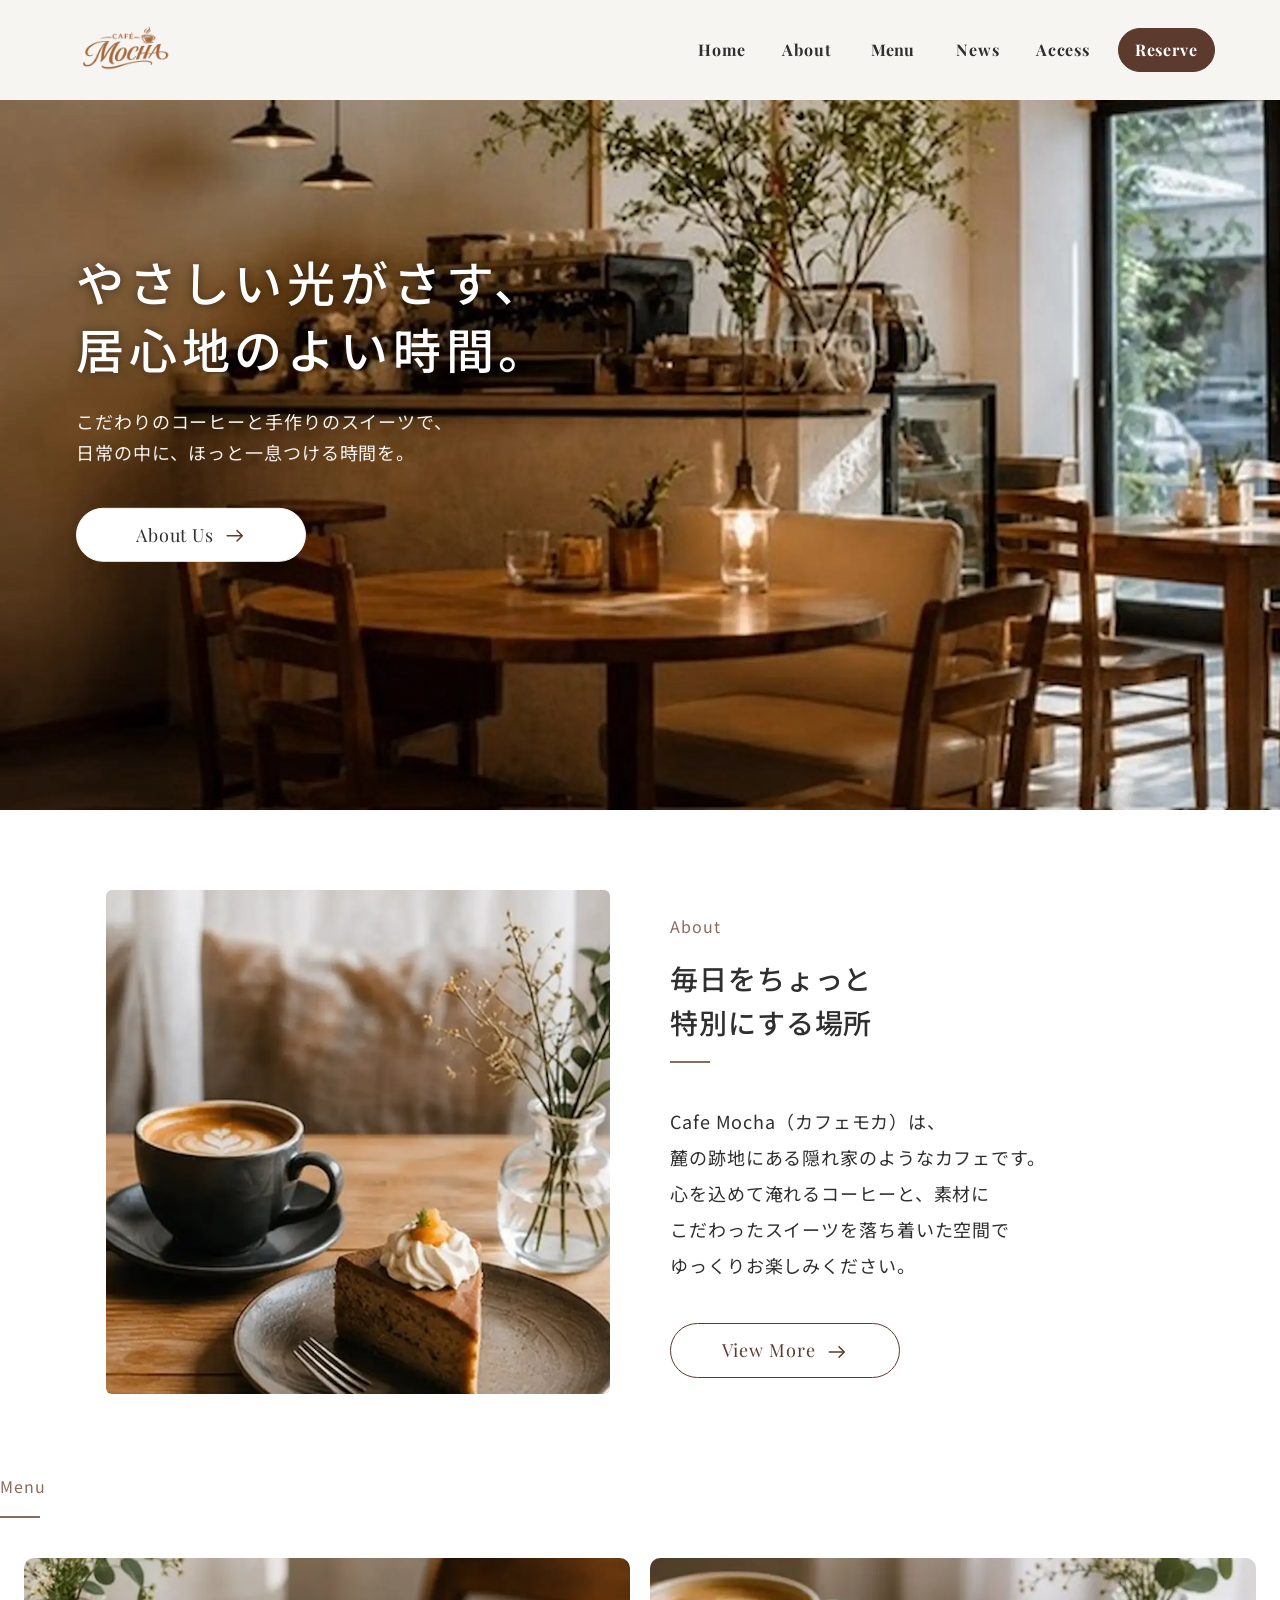
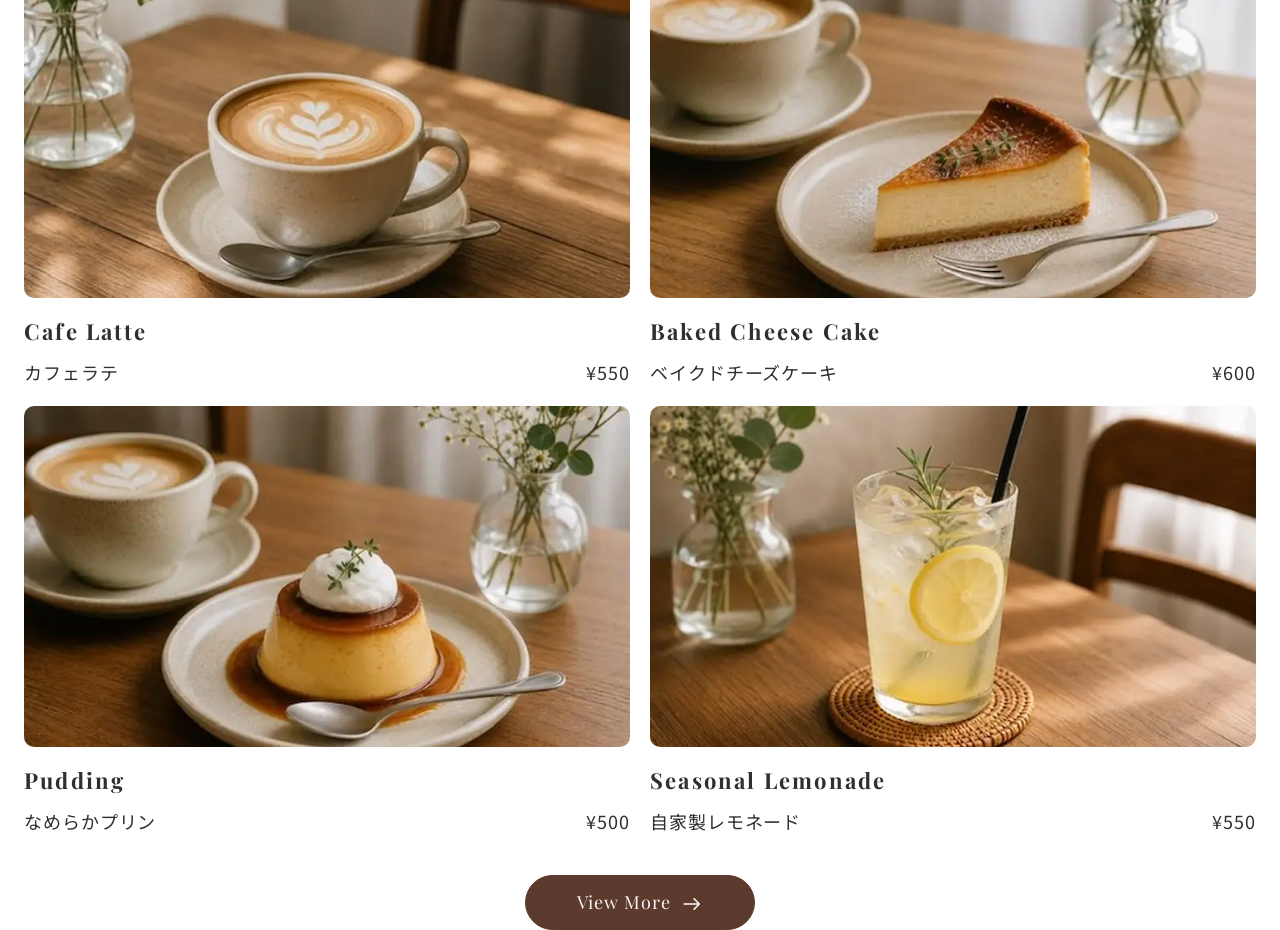
==== commit 21e5bffd: "feat: implement menu section with Splide slider and responsive grid layout" ====
--- a/index.html
+++ b/index.html
@@ -17,11 +17,13 @@
         <link rel="preconnect" href="https://fonts.gstatic.com" crossorigin>
         <link href="https://fonts.googleapis.com/css2?family=Noto+Sans+JP:wght@100..900&family=Playfair+Display:ital,wght@0,400..900;1,400..900&display=swap" rel="stylesheet">
         <!-- css -->
+        <link rel="stylesheet" href="assets/css/vendor/splide-core.min.css" />
         <link rel="stylesheet" href="assets/css/style.css" />
 
         <!-- js -->
          <script src="assets/js/vendor/gsap.min.js" defer></script>
          <script src="assets/js/vendor/ScrollTrigger.min.js" defer></script>
+         <script src="assets/js/vendor/splide.min.js" defer></script>
         <script type="module" src="assets/js/main.js"></script>
 
         <!-- noindex -->
@@ -130,6 +132,68 @@
                     </div>
                 </div><!-- / -->
             </section>
+
+            <section class="top-menu">
+                <div class="c-title-wrap">
+                    <h2 class="c-title-en c-title-en--primary">Menu</h2>
+                </div>
+                <div class="top-menu-slider js-top-menu-slider splide">
+                    <div class="top-menu-list splide__track">
+                        <ul class="splide__list">
+                          <li class="splide__slide">
+                            <div class="top-menu-item">
+                                <div class="top-menu-item-img">
+                                    <img src='assets/img/menu.webp' width='1200' height='800' alt='カフェラテ' decoding='async' />
+                                </div>
+                                <h3 class="top-menu-item-title">Cafe Latte</h3><!-- / -->
+                                <div class="top-menu-item-text">
+                                    <span class="top-menu-item-text-name">カフェラテ</span>
+                                    <span class="top-menu-item-text-price">¥550</span>
+                                </div>
+                            </div><!-- / -->
+                          </li>
+                          <li class="splide__slide">
+                            <div class="top-menu-item">
+                            <div class="top-menu-item-img">
+                                <img src='assets/img/menu2.webp' width='1200' height='800' alt='カフェラテ' decoding='async' />
+                            </div>
+                            <h3 class="top-menu-item-title">Baked Cheese Cake</h3><!-- / -->
+                            <div class="top-menu-item-text">
+                                <span class="top-menu-item-text-name">ベイクドチーズケーキ</span>
+                                <span class="top-menu-item-text-price">¥600</span>
+                            </div>
+                        </div><!-- / -->
+                    </li>
+                          <li class="splide__slide">
+                            <div class="top-menu-item">
+                            <div class="top-menu-item-img">
+                                <img src='assets/img/menu3.webp' width='1200' height='800' alt='カフェラテ' decoding='async' />
+                            </div>
+                            <h3 class="top-menu-item-title">Pudding</h3><!-- / -->
+                            <div class="top-menu-item-text">
+                                <span class="top-menu-item-text-name">なめらかプリン</span>
+                                <span class="top-menu-item-text-price">¥500</span>
+                            </div>
+                        </div><!-- / -->
+                    </li>
+                    <li class="splide__slide"><div class="top-menu-item">
+                        <div class="top-menu-item-img">
+                            <img src='assets/img/menu4.webp' width='1200' height='800' alt='カフェラテ' decoding='async' />
+                        </div>
+                        <h3 class="top-menu-item-title">Seasonal Lemonade</h3><!-- / -->
+                        <div class="top-menu-item-text">
+                            <span class="top-menu-item-text-name">自家製レモネード</span>
+                            <span class="top-menu-item-text-price">¥550</span>
+                        </div>
+                    </div><!-- / -->
+                </li>
+                        </ul>
+                    </div>
+                </div>
+                <div class="top-menu-btn">
+                    <a href="#" class="c-button c-button--primary c-button--center">View More</a>
+                </div>
+            </section>
         </main>
         <footer></footer>
     </body>
--- a/assets/css/style.css
+++ b/assets/css/style.css
@@ -290,8 +290,6 @@
 .c-button {
   padding: 12px 24px;
   border-radius: 100vh;
-  color: var(--color-primary);
-  background-color: var(--color-white);
   font-family: var(--font-family-en);
   width: 230px;
   display: -webkit-box;
@@ -344,7 +342,7 @@
   background-color: var(--color-primary);
 }
 .c-button--primary {
-  color: var(--color-bg-white);
+  color: var(--color-bg-main);
   background-color: var(--color-primary);
 }
 .c-button--primary::after {
@@ -1061,93 +1059,73 @@
 }
 
 /*!
-page > top > top-flow
-------------------------------
-*/
-.top-flow {
-  background-color: var(--color-gray-light);
-}
-
-.top-flow-list {
-  margin-top: 40px;
-  display: -webkit-box;
-  display: -ms-flexbox;
-  display: flex;
-  -webkit-box-orient: vertical;
-  -webkit-box-direction: normal;
-      -ms-flex-direction: column;
-          flex-direction: column;
-  -webkit-box-pack: center;
-      -ms-flex-pack: center;
-          justify-content: center;
+page > top > top-menu
+------------------------------
+*/
+.top-menu-slider {
+  padding-top: var(--space-xl);
+}
+@media screen and (min-width: 768px) {
+  .top-menu-slider .splide__track.top-menu-list {
+    overflow: visible;
+  }
+  .top-menu-slider .splide__list {
+    display: grid !important;
+    grid-template-columns: repeat(2, 1fr);
+    gap: 20px;
+    height: auto;
+    -webkit-transform: none !important;
+            transform: none !important;
+    padding-inline: var(--gutter-md) !important;
+  }
+  .top-menu-slider .splide__slide {
+    width: auto !important;
+    max-width: none;
+    margin: 0 !important;
+    height: auto;
+  }
+}
+
+.top-menu-item-img img {
+  border-radius: 10px;
+  aspect-ratio: 1/1;
+  -o-object-fit: cover;
+     object-fit: cover;
+}
+@media screen and (min-width: 768px) {
+  .top-menu-item-img img {
+    aspect-ratio: 16/9;
+  }
+}
+
+.top-menu-item-title {
+  font-family: var(--font-family-en);
+  font-weight: bold;
+  font-size: 1.25rem;
+  letter-spacing: 0.1em;
+  margin-top: var(--space-md);
+}
+@media screen and (min-width: 768px) {
+  .top-menu-item-title {
+    font-size: 1.375rem;
+  }
+}
+
+.top-menu-item-text {
+  margin-top: var(--space-sm);
+  display: -webkit-box;
+  display: -ms-flexbox;
+  display: flex;
+  -webkit-box-pack: justify;
+      -ms-flex-pack: justify;
+          justify-content: space-between;
   -webkit-box-align: center;
       -ms-flex-align: center;
           align-items: center;
-  gap: 20px;
-}
-@media screen and (min-width: 768px) {
-  .top-flow-list {
-    margin-top: 60px;
-    -webkit-box-orient: horizontal;
-    -webkit-box-direction: normal;
-        -ms-flex-direction: row;
-            flex-direction: row;
-    gap: 40px;
-  }
-}
-
-.top-flow-item {
-  text-align: center;
-  background-color: var(--color-white);
-  width: 210px;
-  height: 40px;
-  position: relative;
-  display: inline-block;
-  padding-block: 36px;
-}
-@media screen and (min-width: 768px) {
-  .top-flow-item:not(:last-child)::before {
-    content: "";
-    height: 20px;
-    aspect-ratio: 0.6427876097;
-    clip-path: polygon(0 0, 100% 50%, 0 100%);
-    background: var(--color-gray-light);
-    position: absolute;
-    top: 47%;
-    right: -13px;
-    z-index: 2;
-  }
-  .top-flow-item:not(:last-child)::after {
-    content: "";
-    height: 30px;
-    aspect-ratio: 0.6427876097;
-    clip-path: polygon(0 0, 100% 50%, 0 100%);
-    background: var(--color-white);
-    position: absolute;
-    top: 40%;
-    right: -18px;
-    z-index: 1;
-  }
-}
-
-.top-flow-item-number {
-  font-size: 2.5rem;
-  font-weight: bold;
-  color: var(--color-primary);
-  display: block;
-  position: absolute;
-  top: -34px;
-  left: 50%;
-  -webkit-transform: translateX(-50%);
-          transform: translateX(-50%);
-  font-family: var(--font-family-en);
-}
-
-.top-flow-item-text {
-  display: block;
-  font-weight: 500;
-  font-size: 1.25rem;
-  line-height: 1;
+}
+
+.top-menu-btn {
+  margin-top: var(--space-xl);
 }
 
 /*!
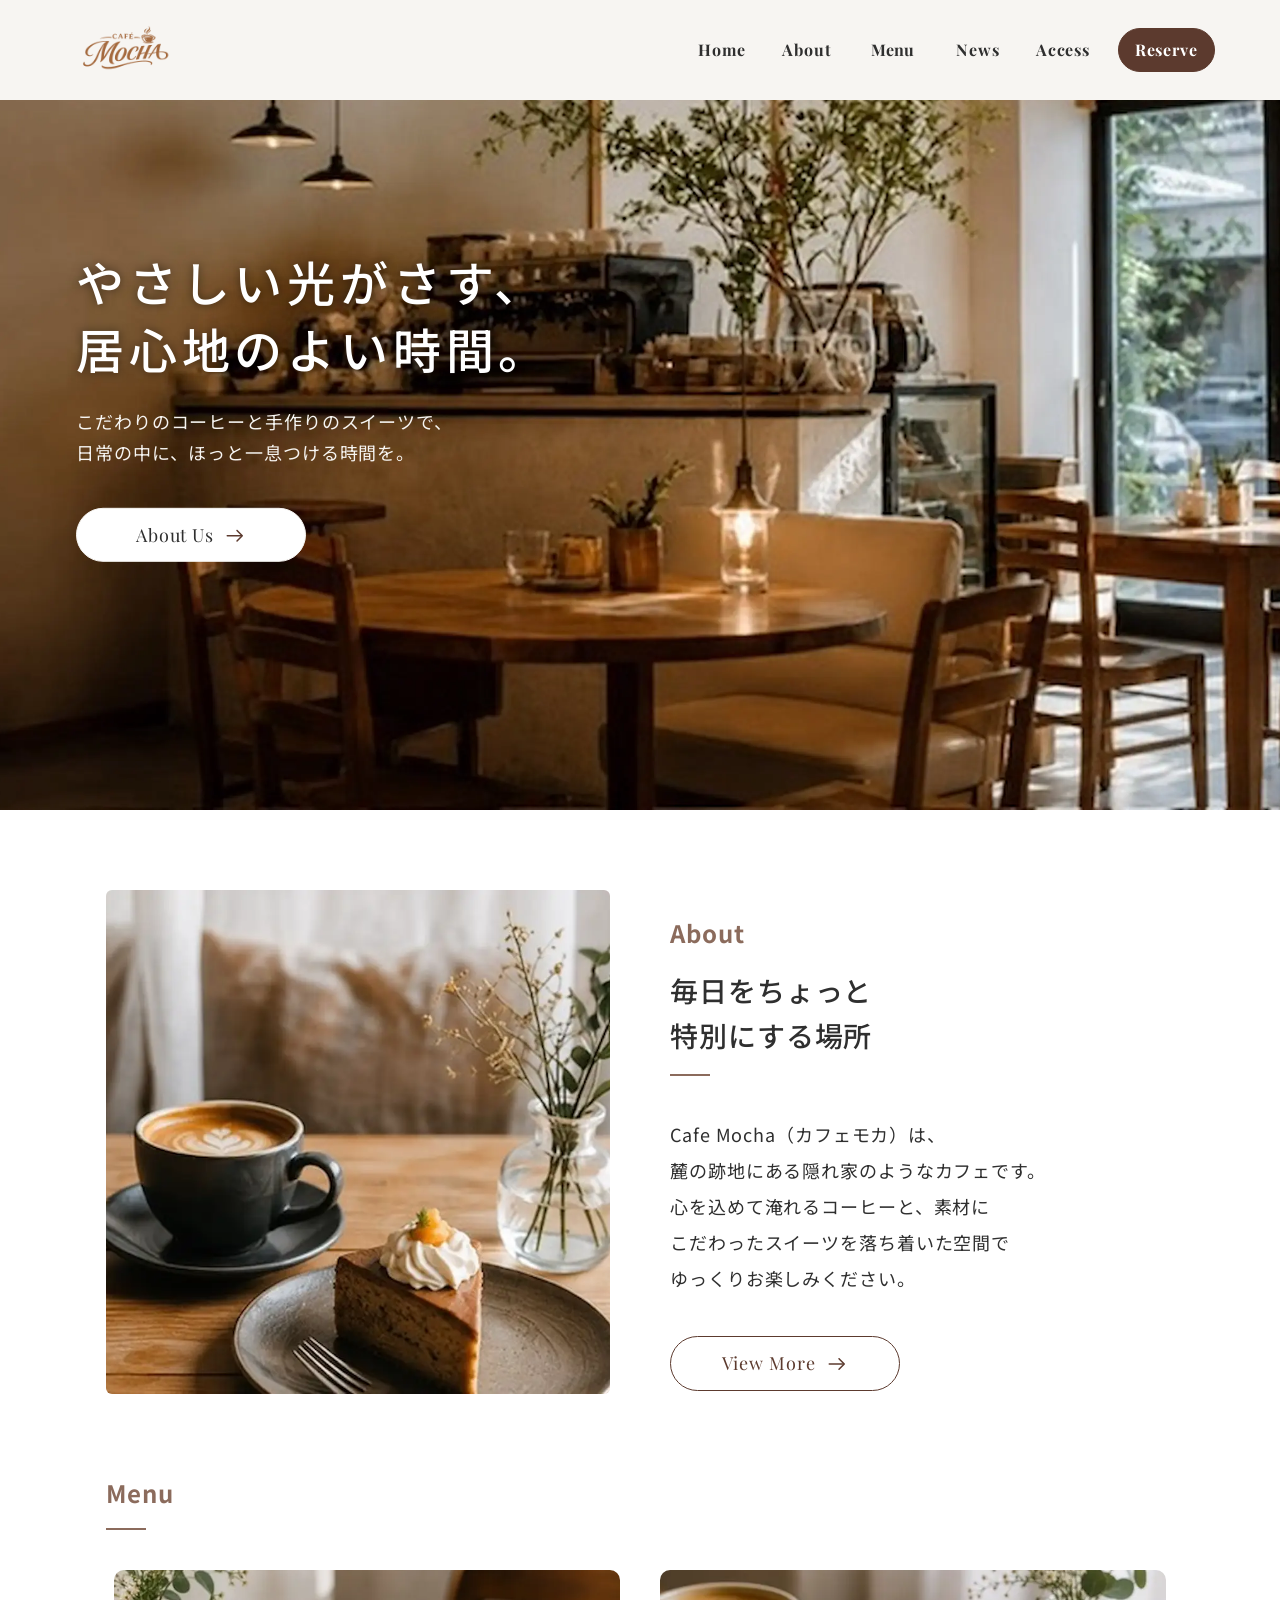
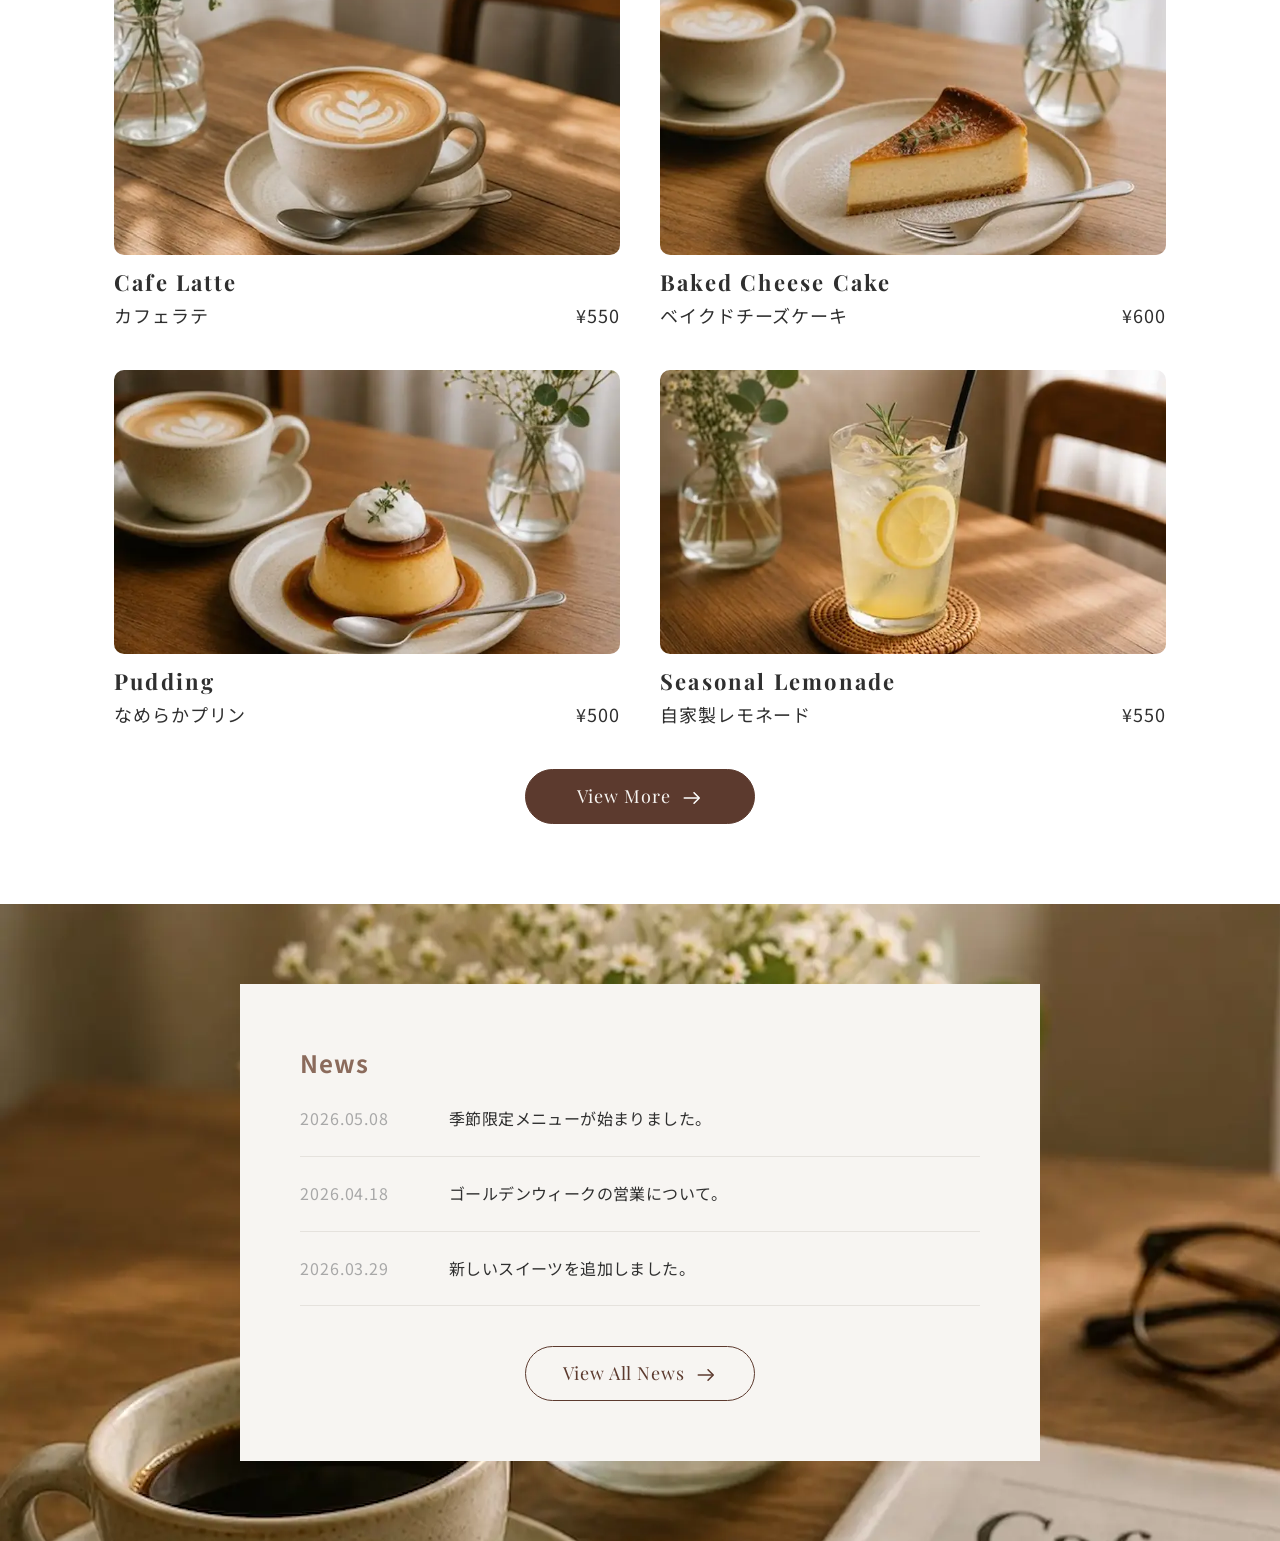
==== commit 0d0ed391: "feat: implement news section layout" ====
--- a/index.html
+++ b/index.html
@@ -91,7 +91,7 @@
         </header>
         <main>
             <div class="top-fv">
-                <div class="top-fv-content l-container">
+                <div class="top-fv-content l-container-s">
                     <div class="top-fv-title">
                         <span>やさしい光がさす、</span>
                         <span>居心地のよい時間。</span>
@@ -133,8 +133,8 @@
                 </div><!-- / -->
             </section>
 
-            <section class="top-menu">
-                <div class="c-title-wrap">
+            <section class="top-menu u-pb">
+                <div class="c-title-wrap  l-container">
                     <h2 class="c-title-en c-title-en--primary">Menu</h2>
                 </div>
                 <div class="top-menu-slider js-top-menu-slider splide">
@@ -194,6 +194,36 @@
                     <a href="#" class="c-button c-button--primary c-button--center">View More</a>
                 </div>
             </section>
+
+            <section class="top-news u-ptb">
+                <div class="top-news-content l-container-s">
+                    <h2 class="c-title-en c-title-en--primary">News</h2><!-- / -->
+                    
+                    <div class="top-news-list">
+                        <article class="c-news-item">
+                            <a href="#" class="c-news-item-link">
+                                <time class="c-news-item-date" datetime="2026-05-08">2026.05.08</time>
+                                <h2 class="c-news-item-title">季節限定メニューが始まりました。</h2><!-- / -->
+                            </a>
+                        </article>
+                        <article class="c-news-item">
+                            <a href="#" class="c-news-item-link">
+                                <time class="c-news-item-date" datetime="2026-05-08">2026.04.18</time>
+                                <h2 class="c-news-item-title">ゴールデンウィークの営業について。</h2><!-- / -->
+                            </a>
+                        </article>
+                        <article class="c-news-item">
+                            <a href="#" class="c-news-item-link">
+                                <time class="c-news-item-date" datetime="2026-05-08">2026.03.29</time>
+                                <h2 class="c-news-item-title">新しいスイーツを追加しました。</h2><!-- / -->
+                            </a>
+                        </article>
+                    </div>
+                    <div class="top-news-btn">
+                        <a href="#" class="c-button c-button--transparent c-button--center">View All News</a>
+                    </div>
+                </div>
+            </section>
         </main>
         <footer></footer>
     </body>
--- a/assets/css/style.css
+++ b/assets/css/style.css
@@ -218,11 +218,14 @@
   --gutter-md: 24px;
   --gutter-lg: 32px;
   --gutter-xl: 64px;
+  --space-xs: 4px;
   --space-sm: 8px;
   --space-md: 16px;
   --space-lg: 24px;
   --space-xl: 40px;
   --space-xxl: 60px;
+  --space-xxxl: 80px;
+  --space-xxxxl: 100px;
   --color-primary: #5C3A2E;
   --color-secondary: #8B6B5C;
   --color-bg-main: #F7F5F2;
@@ -366,22 +369,49 @@
 }
 
 /*!
-component > entry-button
-------------------------------
-*/
-.tag-html {
-  background-color: rgb(255, 166, 0);
-  color: white;
-}
-
-.tag-css {
-  background-color: rgb(0, 119, 255);
-  color: white;
-}
-
-.tag-js {
-  background-color: rgb(0, 255, 153);
-  color: white;
+component > news-item
+------------------------------
+*/
+.c-news-item {
+  background-size: cover;
+  background-position: center;
+}
+
+.c-news-item-link {
+  display: -webkit-box;
+  display: -ms-flexbox;
+  display: flex;
+  -webkit-box-align: center;
+      -ms-flex-align: center;
+          align-items: center;
+  gap: var(--space-lg);
+  border-bottom: 1px solid var(--color-border);
+  padding-bottom: var(--space-lg);
+}
+@media screen and (min-width: 768px) {
+  .c-news-item-link {
+    gap: var(--space-xxl);
+  }
+}
+
+.c-news-item-date {
+  color: var(--color-text-light);
+  font-size: 0.75rem;
+}
+@media screen and (min-width: 768px) {
+  .c-news-item-date {
+    font-size: 1rem;
+  }
+}
+
+.c-news-item-title {
+  font-size: 0.875rem;
+  letter-spacing: 0.025em;
+}
+@media screen and (min-width: 768px) {
+  .c-news-item-title {
+    font-size: 1rem;
+  }
 }
 
 /*!
@@ -405,12 +435,21 @@
   height: 2px;
   background-color: var(--color-secondary);
 }
+.c-title-wrap--center {
+  -webkit-box-align: center;
+      -ms-flex-align: center;
+          align-items: center;
+}
 
 .c-title-en {
-  font-size: clamp(14px, 1.5vw, 16px);
+  font-size: clamp(18px, 2vw, 24px);
+  font-weight: bold;
 }
 .c-title-en--primary {
   color: var(--color-secondary);
+}
+.c-title-en--center {
+  text-align: center;
 }
 
 .c-title-ja {
@@ -935,38 +974,39 @@
 }
 
 /*!
-page > top > top-skill
-------------------------------
-*/
-.top-skill-list {
-  margin-top: 40px;
+page > top > top-news
+------------------------------
+*/
+@media screen and (min-width: 768px) {
+  .top-news {
+    background-image: url(../../assets/img/news.webp);
+  }
+}
+
+.top-news-content {
+  background-color: var(--color-bg-main);
+  padding-block: var(--space-xl);
+}
+@media screen and (min-width: 768px) {
+  .top-news-content {
+    padding: var(--space-xxl);
+  }
+}
+
+.top-news-list {
   display: grid;
   grid-template-columns: 1fr;
-  gap: 20px;
-}
-@media screen and (min-width: 768px) {
-  .top-skill-list {
-    grid-template-columns: repeat(3, 1fr);
-    gap: 40px;
-    margin-top: 60px;
-  }
-}
-
-.top-skill-item {
-  background-color: var(--color-gray-light);
-  border-radius: 100vh;
-  padding: 20px;
-  display: grid;
-  place-items: center;
-  -webkit-box-shadow: 10px 10px 5px 0 rgba(0, 0, 0, 0.1);
-          box-shadow: 10px 10px 5px 0 rgba(0, 0, 0, 0.1);
-}
-
-.top-skill-item-text {
-  font-size: 1.375rem;
-  font-weight: bold;
-  letter-spacing: 0.1em;
-  font-family: var(--font-family-en);
+  gap: var(--space-lg);
+  margin-top: var(--space-lg);
+}
+
+.top-news-btn {
+  margin-top: var(--space-lg);
+}
+@media screen and (min-width: 768px) {
+  .top-news-btn {
+    margin-top: var(--space-xl);
+  }
 }
 
 /*!
@@ -1068,11 +1108,13 @@
 @media screen and (min-width: 768px) {
   .top-menu-slider .splide__track.top-menu-list {
     overflow: visible;
+    max-width: 1100px;
+    margin-inline: auto;
   }
   .top-menu-slider .splide__list {
     display: grid !important;
     grid-template-columns: repeat(2, 1fr);
-    gap: 20px;
+    gap: var(--space-xl);
     height: auto;
     -webkit-transform: none !important;
             transform: none !important;
@@ -1104,6 +1146,7 @@
   font-size: 1.25rem;
   letter-spacing: 0.1em;
   margin-top: var(--space-md);
+  line-height: 1;
 }
 @media screen and (min-width: 768px) {
   .top-menu-item-title {
@@ -1125,7 +1168,12 @@
 }
 
 .top-menu-btn {
-  margin-top: var(--space-xl);
+  margin-top: var(--space-lg);
+}
+@media screen and (min-width: 768px) {
+  .top-menu-btn {
+    margin-top: var(--space-xl);
+  }
 }
 
 /*!
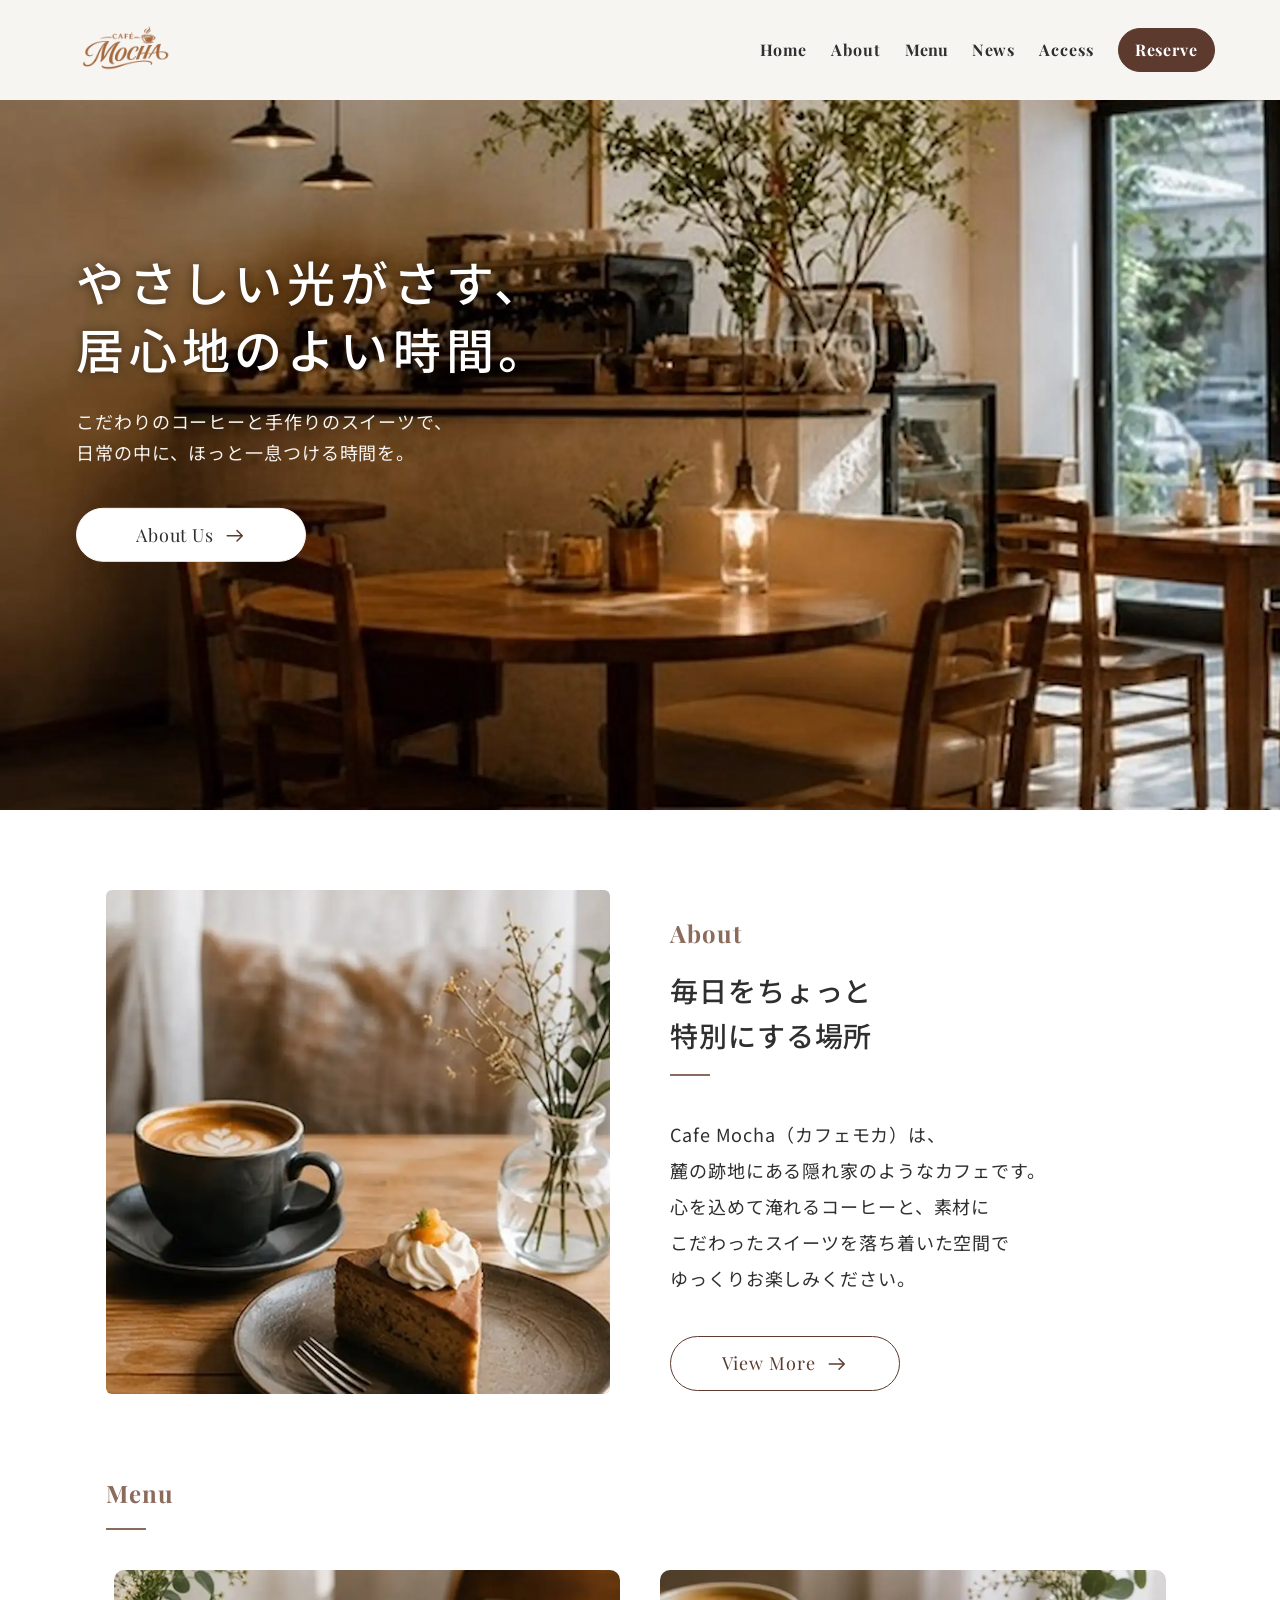
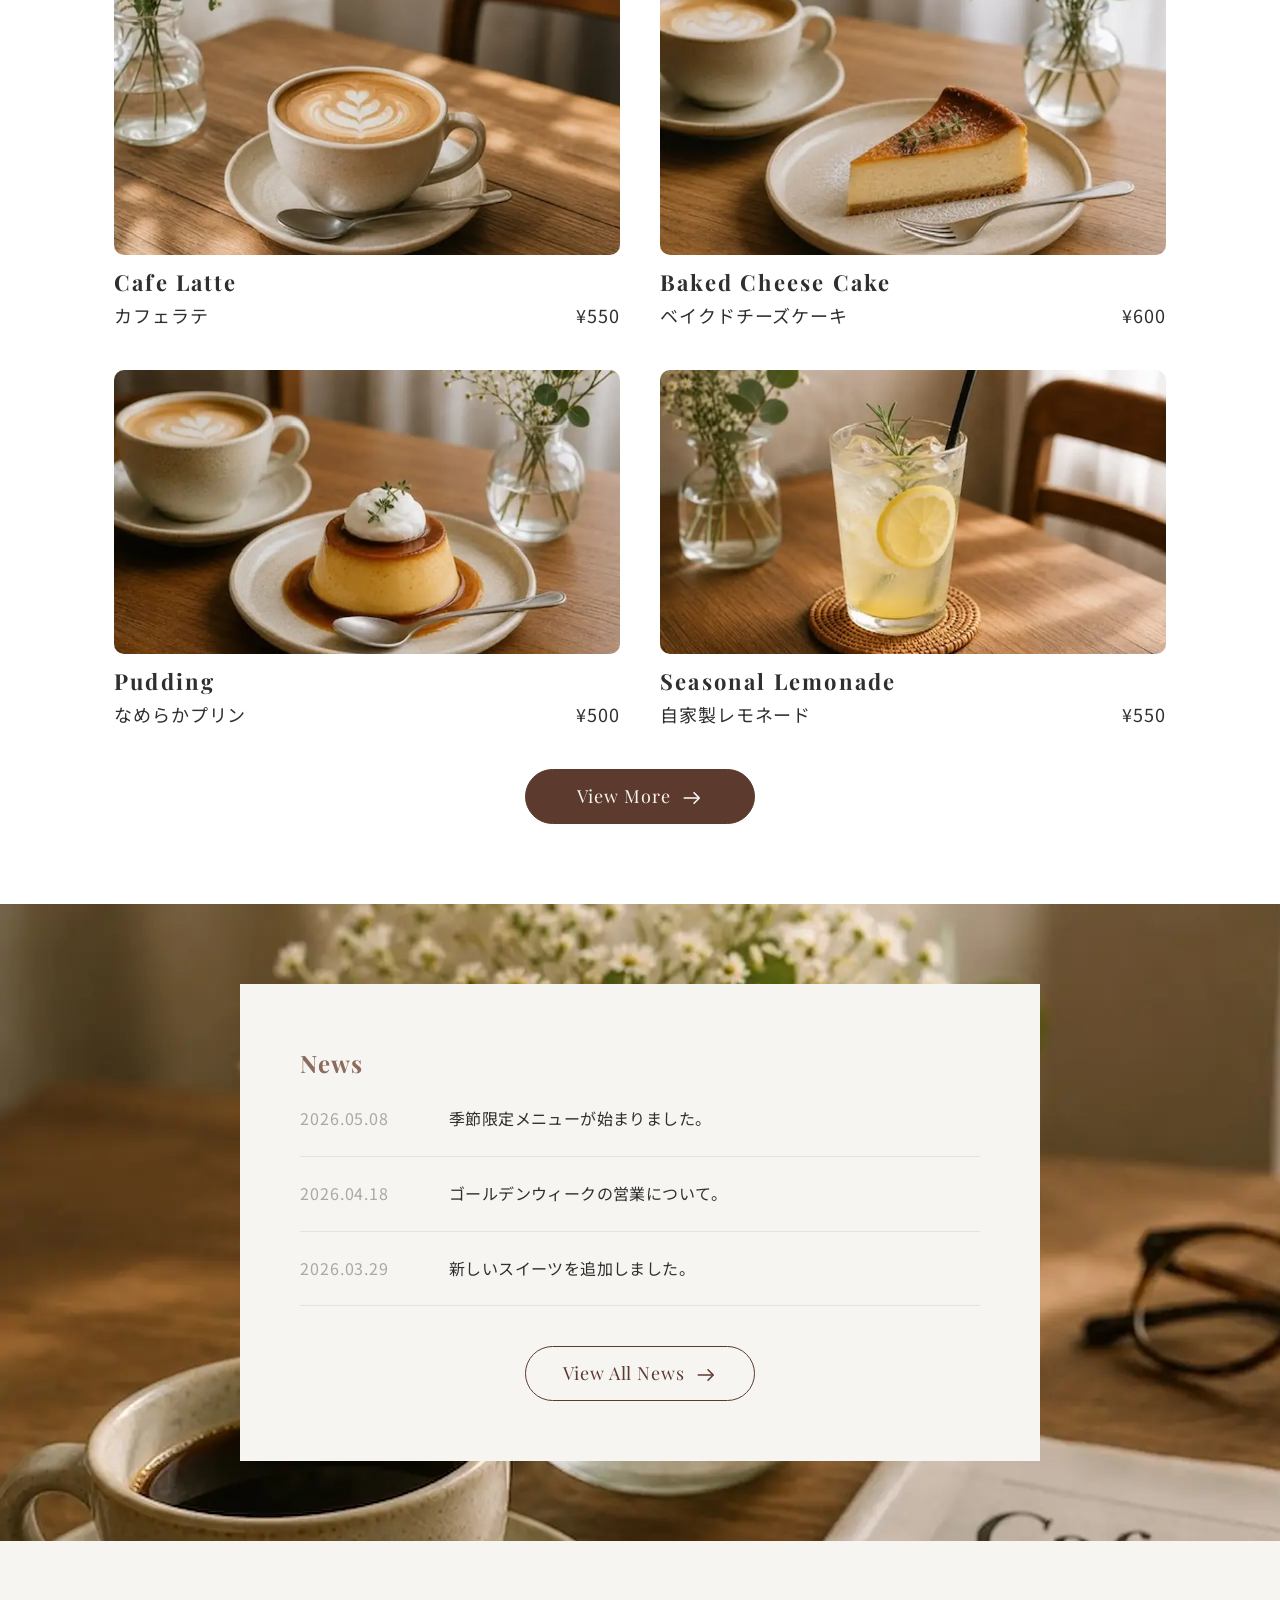
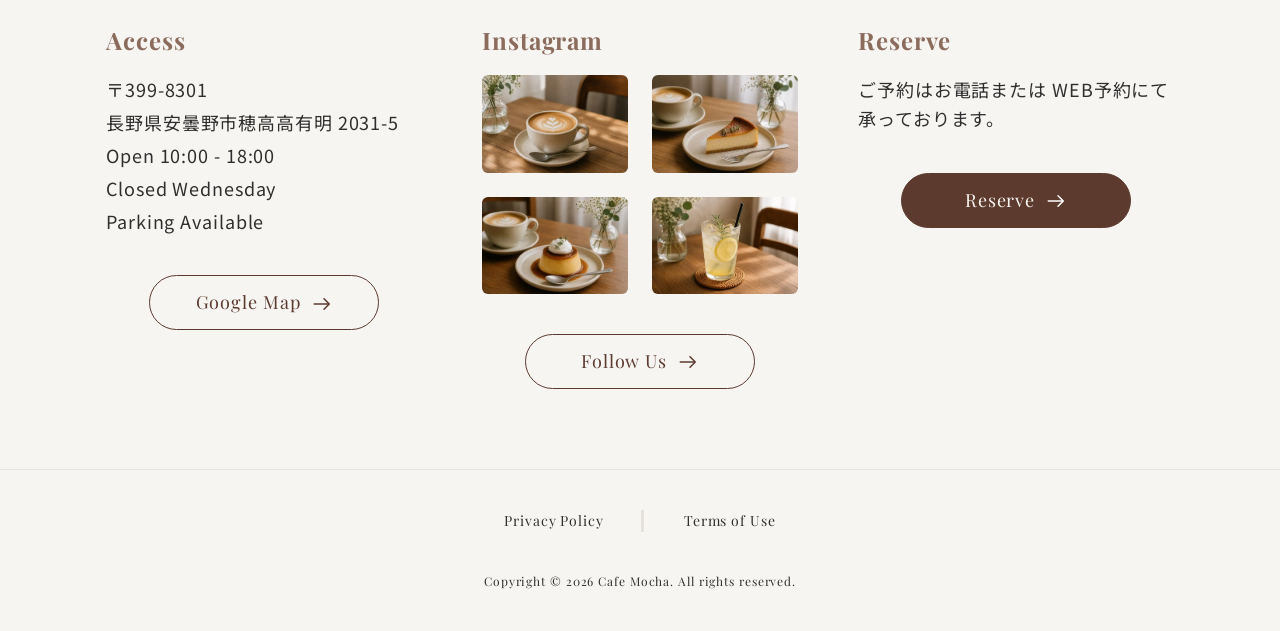
==== commit 88c93868: "feat: implement info section" ====
--- a/index.html
+++ b/index.html
@@ -224,7 +224,73 @@
                     </div>
                 </div>
             </section>
+
+            <section class="top-info u-ptb">
+                <div class="top-info-wrap l-container">
+                    <section class="top-info-section">
+                        <h2 class="c-title-en c-title-en--primary">Access</h2>
+                        <p class="top-info-section-address">
+                            <span>〒399-8301</span>
+                            <span>長野県安曇野市穂高高有明 2031-5</span>
+                            <span>Open 10:00 - 18:00</span>
+                            <span>Closed Wednesday</span>
+                            <span>Parking Available</span>
+                        </p>
+                        <div class="top-info-section-btn">
+                            <a href="#" class="c-button c-button--transparent c-button--center">Google Map</a>
+                        </div>
+                    </section>
+    
+                    <section class="top-info-section">
+                        <h2 class="c-title-en c-title-en--primary">Instagram</h2>
+                        <div class="top-info-section-img">
+                            <ul class="top-info-section-img-list">
+                                <li class="top-info-section-img-section">
+                                    <img src='assets/img/menu.webp' width='1200' height='800' alt='instagram1' decoding='async' />
+                                </li>
+                                <li class="top-info-section-img-section">
+                                    <img src='assets/img/menu2.webp' width='1200' height='800' alt='instagram2' decoding='async' />
+                                </li>
+                                <li class="top-info-section-img-section">
+                                    <img src='assets/img/menu3.webp' width='1200' height='800' alt='instagram3' decoding='async' />
+                                </li>
+                                <li class="top-info-section-img-section">
+                                    <img src='assets/img/menu4.webp' width='1200' height='800' alt='instagram4' decoding='async' />
+                                </li>
+                            </ul>
+                        </div>
+                        <div class="top-info-section-btn">
+                            <a href="#" class="c-button c-button--transparent c-button--center">Follow Us</a>
+                        </div>
+                    </section>
+    
+                <section class="top-info-section">
+                    <h2 class="c-title-en c-title-en--primary">Reserve</h2>
+                    <p class="top-info-section-text">
+                        <span>ご予約はお電話または</span>
+                        <span>WEB予約にて承っております。</span>
+                    </p>
+                    <div class="top-info-section-btn">
+                        <a href="#" class="c-button c-button--primary c-button--center">Reserve</a>
+                    </div>
+                </section>
+                </div>
+        </section>
         </main>
-        <footer></footer>
+        <footer class="l-footer">
+            <div class="l-container">
+                <ul class="l-footer-legal-list">
+                    <li class="l-footer-legal-item">
+                        <a href="#" class="l-footer-legal-link">Privacy Policy</a>
+                    </li>
+                    <li class="l-footer-legal-item">
+                        <a href="#" class="l-footer-legal-link">Terms of Use</a>
+                    </li>
+                </ul>
+                <small class="l-footer-copyright">
+                    <span>Copyright © 2026 Cafe Mocha. All rights reserved.</span>
+                </small>
+            </div>
+        </footer>
     </body>
 </html>
--- a/assets/css/style.css
+++ b/assets/css/style.css
@@ -365,7 +365,7 @@
   color: var(--color-primary);
 }
 .c-button--center {
-  margin: 0 auto;
+  margin-inline: auto;
 }
 
 /*!
@@ -444,6 +444,7 @@
 .c-title-en {
   font-size: clamp(18px, 2vw, 24px);
   font-weight: bold;
+  font-family: var(--font-family-en);
 }
 .c-title-en--primary {
   color: var(--color-secondary);
@@ -728,6 +729,11 @@
   gap: var(--space-md);
   padding-left: var(--space-md);
 }
+@media screen and (min-width: 768px) {
+  .l-accordion-list {
+    display: none;
+  }
+}
 
 .l-accordion-item {
   display: -webkit-box;
@@ -786,57 +792,18 @@
 layout > footer
 ------------------------------
 */
-.footer {
-  background-color: var(--color-gray);
-  color: var(--color-white);
-  padding: 32px;
-  display: -webkit-box;
-  display: -ms-flexbox;
-  display: flex;
-  -webkit-box-pack: justify;
-      -ms-flex-pack: justify;
-          justify-content: space-between;
-  -webkit-box-align: center;
-      -ms-flex-align: center;
-          align-items: center;
-}
-
-.footer-content {
-  display: -webkit-box;
-  display: -ms-flexbox;
-  display: flex;
-  -webkit-box-orient: vertical;
-  -webkit-box-direction: normal;
-      -ms-flex-direction: column;
-          flex-direction: column;
-  gap: 10px;
-}
-@media screen and (min-width: 768px) {
-  .footer-content {
-    -webkit-box-orient: horizontal;
-    -webkit-box-direction: normal;
-        -ms-flex-direction: row;
-            flex-direction: row;
-    gap: 50px;
-    -webkit-box-align: center;
-        -ms-flex-align: center;
-            align-items: center;
-  }
-}
-
-.footer-title {
-  font-family: var(--font-family-en);
-  font-weight: bold;
-  letter-spacing: 0.05em;
-  font-size: clamp(16px, 2.4vw, 24px);
-}
-
-.footer-copyright {
-  font-size: 0.75rem;
-  display: block;
-}
-
-.footer-list {
+.l-footer {
+  background-color: var(--color-bg-main);
+  border-top: 1px solid var(--color-border);
+  padding-block: var(--space-md);
+}
+@media screen and (min-width: 768px) {
+  .l-footer {
+    padding-block: var(--space-xl);
+  }
+}
+
+.l-footer-legal-list {
   display: -webkit-box;
   display: -ms-flexbox;
   display: flex;
@@ -846,21 +813,45 @@
   -webkit-box-align: center;
       -ms-flex-align: center;
           align-items: center;
-  gap: 20px;
-}
-@media screen and (min-width: 768px) {
-  .footer-list {
-    gap: 50px;
-  }
-}
-
-.footer-item {
-  width: 30px;
-  aspect-ratio: 1/1;
-}
-@media screen and (min-width: 768px) {
-  .footer-item {
-    width: 40px;
+  gap: var(--space-md);
+  font-family: var(--font-family-en);
+}
+@media screen and (min-width: 768px) {
+  .l-footer-legal-list {
+    gap: var(--space-xl);
+  }
+}
+
+.l-footer-legal-item {
+  font-size: 0.875rem;
+}
+.l-footer-legal-item:first-child {
+  border-right: 3px solid var(--color-border);
+  padding-right: 13px;
+}
+@media screen and (min-width: 768px) {
+  .l-footer-legal-item:first-child {
+    padding-right: 37px;
+  }
+}
+@media (any-hover: hover) {
+  .l-footer-legal-item:hover {
+    opacity: 0.6;
+    -webkit-transition: opacity 0.3s;
+    transition: opacity 0.3s;
+  }
+}
+
+.l-footer-copyright {
+  display: block;
+  font-family: var(--font-family-en);
+  font-size: 0.75rem;
+  text-align: center;
+  margin-top: var(--space-md);
+}
+@media screen and (min-width: 768px) {
+  .l-footer-copyright {
+    margin-top: var(--space-xl);
   }
 }
 
@@ -1010,92 +1001,83 @@
 }
 
 /*!
-page > top > top-work
-------------------------------
-*/
-.top-work-list {
-  margin-top: 40px;
+page > top > top-info
+------------------------------
+*/
+.top-info {
+  background-color: var(--color-bg-main);
+  overflow: hidden;
+}
+
+.top-info-wrap {
   display: grid;
   grid-template-columns: 1fr;
-  gap: 20px;
-}
-@media screen and (min-width: 768px) {
-  .top-work-list {
+  gap: var(--space-lg);
+}
+@media screen and (min-width: 768px) {
+  .top-info-wrap {
     grid-template-columns: repeat(3, 1fr);
-    gap: 40px;
-    margin-top: 60px;
-  }
-}
-
-.top-work-item {
-  background-color: var(--color-gray-light);
-  border-radius: 10px;
-  -webkit-transition: scale 0.3s;
-  transition: scale 0.3s;
-}
-@media (any-hover: hover) {
-  .top-work-item:hover {
-    scale: 1.03;
-  }
-}
-.top-work-item img {
-  border-radius: 10px;
-  aspect-ratio: 357/238;
-}
-
-.top-work-item-img imd {
-  width: 100%;
-  height: 100%;
-  -o-object-fit: cover;
-     object-fit: cover;
-}
-
-.top-work-item-content {
-  padding: 20px;
-}
-@media screen and (min-width: 768px) {
-  .top-work-item-content {
-    padding: 16px;
-  }
-}
-
-.top-work-item-title {
-  font-size: 1.375rem;
-  font-weight: 500;
-}
-.top-work-item-category {
-  font-size: 0.9375rem;
-}
-
-.top-work-item-description-link {
-  display: -webkit-box;
-  display: -ms-flexbox;
-  display: flex;
-  gap: 10px;
-}
-
-.top-work-item-description-link-item {
-  font-size: 0.9375rem;
-  font-family: var(--font-family-en);
-}
-
-.top-work-item-tags {
-  font-size: 0.9375rem;
-}
-
-.top-work-item-tag {
-  font-size: 0.8125rem;
+    gap: var(--space-xxl);
+  }
+}
+
+.top-info-section-address {
+  display: -webkit-box;
+  display: -ms-flexbox;
+  display: flex;
+  -webkit-box-orient: vertical;
+  -webkit-box-direction: normal;
+      -ms-flex-direction: column;
+          flex-direction: column;
+  gap: var(--space-xs);
+  margin-top: var(--space-md);
+}
+.top-info-section-address span {
+  display: block;
+}
+
+.top-info-section-img {
+  margin-top: var(--space-md);
+}
+
+.top-info-section-img-list {
+  display: -webkit-box;
+  display: -ms-flexbox;
+  display: flex;
+  overflow-x: auto;
+  -ms-scroll-snap-type: x mandatory;
+      scroll-snap-type: x mandatory;
+  gap: var(--space-md);
+}
+@media screen and (min-width: 768px) {
+  .top-info-section-img-list {
+    gap: var(--space-lg);
+    display: grid;
+    grid-template-columns: repeat(2, 1fr);
+  }
+}
+
+.top-info-section-img-section {
+  -webkit-box-flex: 0;
+      -ms-flex: 0 0 80%;
+          flex: 0 0 80%;
+  scroll-snap-align: start;
+}
+.top-info-section-img-section img {
   border-radius: 6px;
-  padding: 2px 6px;
-}
-
-.top-work-item-button {
-  display: -webkit-box;
-  display: -ms-flexbox;
-  display: flex;
-  -webkit-box-pack: end;
-      -ms-flex-pack: end;
-          justify-content: flex-end;
+}
+
+.top-info-section-text {
+  margin-top: var(--space-md);
+}
+
+.top-info-section-btn {
+  margin-top: var(--space-lg);
+}
+@media screen and (min-width: 768px) {
+  .top-info-section-btn {
+    margin-top: var(--space-xl);
+  }
 }
 
 /*!
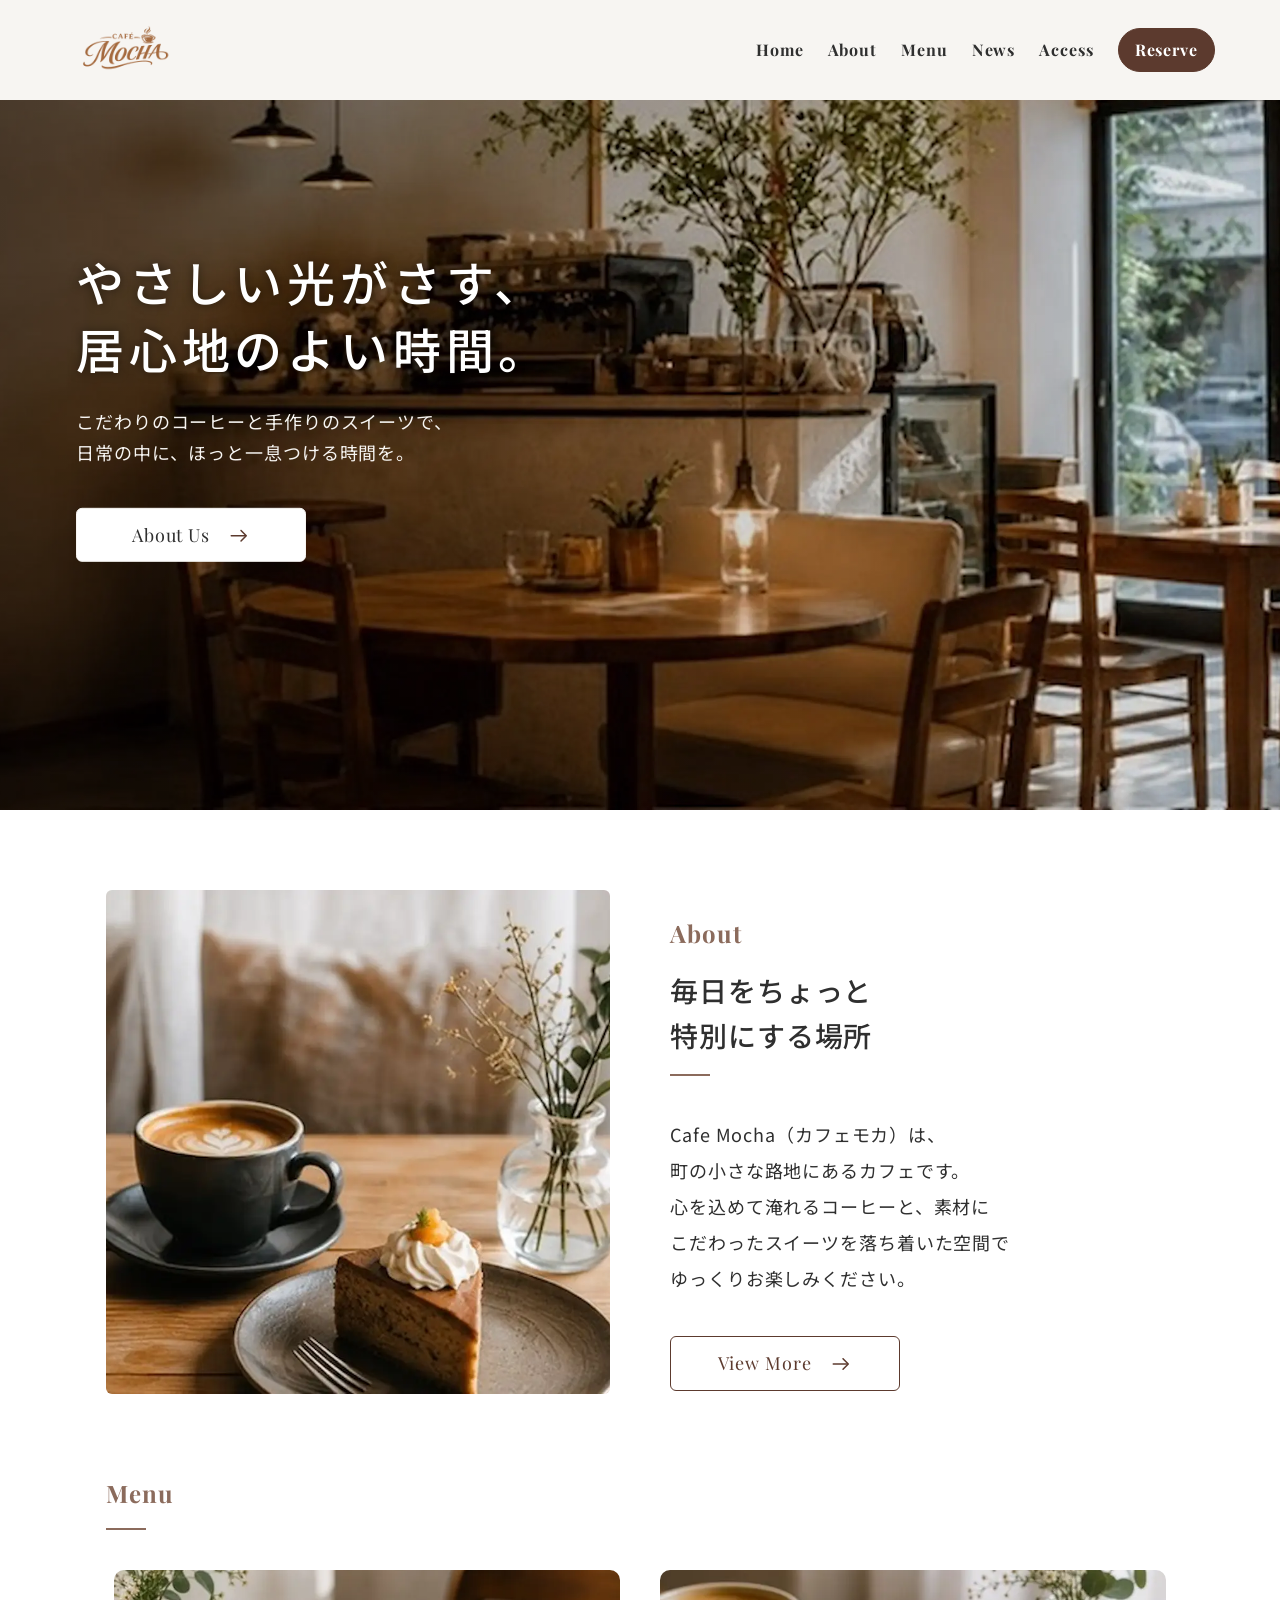
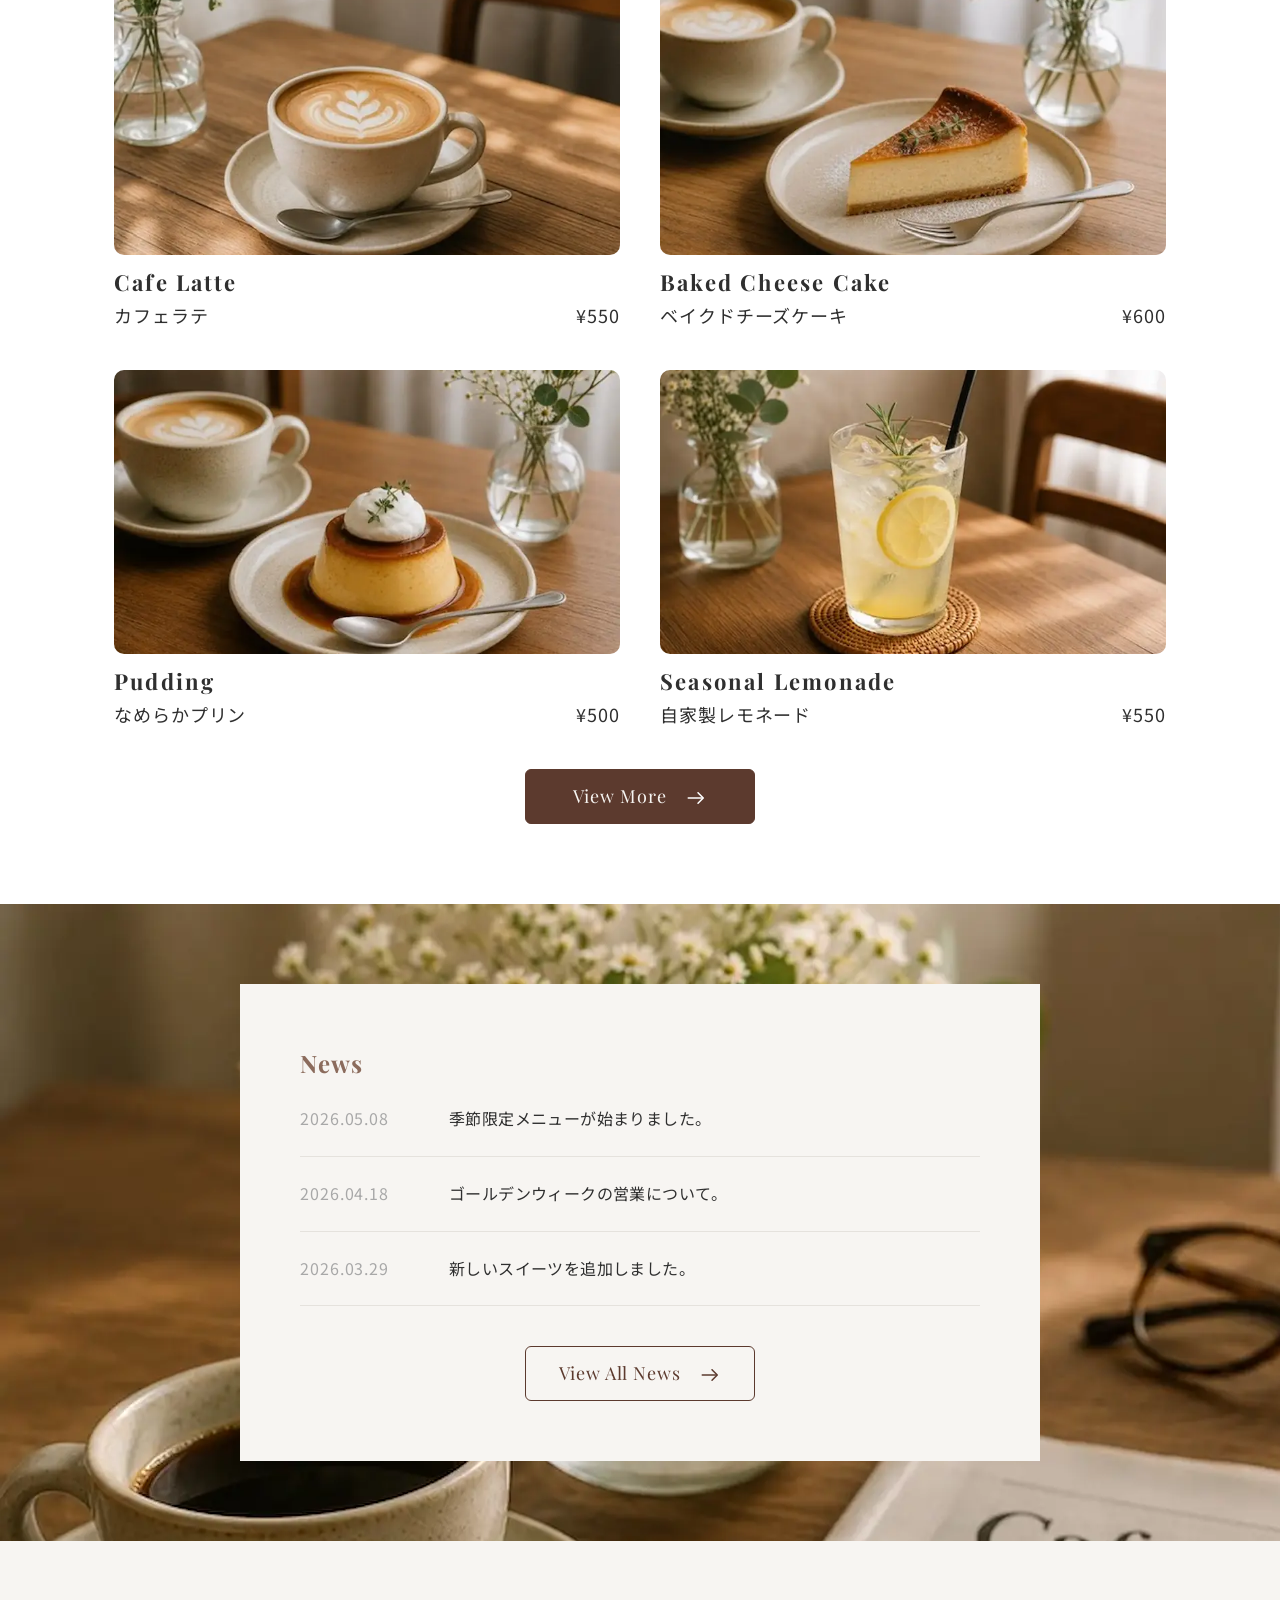
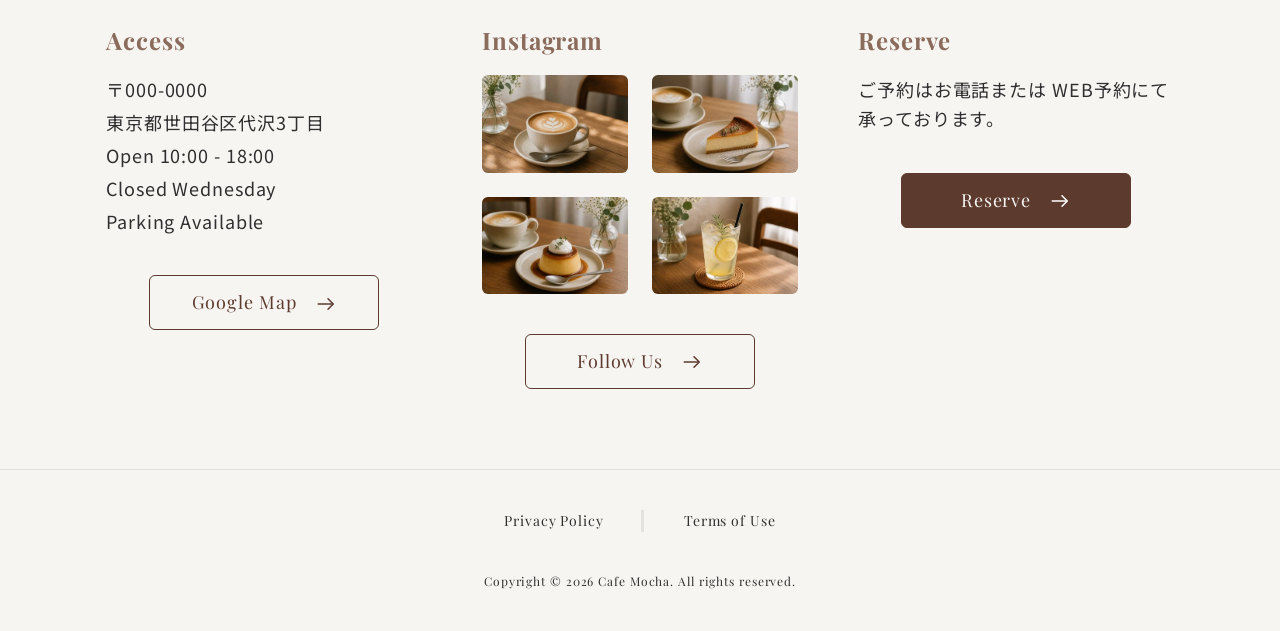
==== commit ad12aac8: "Implemented news  section" ====
--- a/index.html
+++ b/index.html
@@ -3,14 +3,14 @@
     <head>
         <meta charset="utf-8" />
         <meta name="viewport" content="width=device-width,initial-scale=1" />
-        <title>Portfolio</title>
+        <title>Cafe Mocha</title>
         <meta name="description" content="ページの説明" />
         <meta name="format-detection" content="telephone=no, email=no" />
 
         <!-- favicon/webclipicon -->
-        <link rel="icon" href="./assets/img/favicon/favicon.ico" />
-        <link rel="icon" href="./assets/img/favicon/favicon.svg" type="image/svg+xml" />
-        <link rel="apple-touch-icon" href="./assets/img/favicon/apple-touch-icon.png" />
+        <link rel="icon" href="assets/img/favicon/favicon.ico" />
+        <link rel="icon" href="assets/img/favicon/favicon.svg" type="image/svg+xml" />
+        <link rel="apple-touch-icon" href="assets/img/favicon/apple-touch-icon.png" />
 
         <!-- font -->
         <link rel="preconnect" href="https://fonts.googleapis.com">
@@ -46,10 +46,11 @@
                             <a href="#" class="l-header-menu-nav-link">Home</a>
                         </li>
                         <li class="l-header-menu-nav-item">
-                            <a href="#" class="l-header-menu-nav-link">About</a>
+                            <a href="about.html" class="l-header-menu-nav-link">About</a>
                         </li>
                         <li class="l-header-menu-nav-item l-accordion js-accordion">
-                            <button class="l-header-menu-nav-link l-accordion-trigger js-accordion-trigger" type="button">Menu</button>
+                            <a href="menu.html" class="l-header-menu-nav-link l-header-menu-nav-link--pc">Menu</a>
+                            <button class="l-header-menu-nav-link l-accordion-trigger js-accordion-trigger l-header-menu-nav-link--sp" type="button">Menu</button>
                             <ul class="l-accordion-list js-accordion-list">
                                 <li class="l-accordion-item">
                                     <a href="#">コーヒー</a>
@@ -66,13 +67,13 @@
                             </ul>
                         </li>
                         <li class="l-header-menu-nav-item">
-                            <a href="#" class="l-header-menu-nav-link">News</a>
-                        </li>
-                        <li class="l-header-menu-nav-item">
-                            <a href="#" class="l-header-menu-nav-link">Access</a>
-                        </li>
-                        <li class="l-header-menu-nav-item">
-                            <a href="#" class="l-header-menu-nav-link l-header-menu-nav-link--reserve">Reserve</a>
+                            <a href="news.html" class="l-header-menu-nav-link">News</a>
+                        </li>
+                        <li class="l-header-menu-nav-item">
+                            <a href="access.html" class="l-header-menu-nav-link">Access</a>
+                        </li>
+                        <li class="l-header-menu-nav-item">
+                            <a href="contact.html" class="l-header-menu-nav-link l-header-menu-nav-link--reserve">Reserve</a>
                         </li>
                     </ul>
                     <ul class="l-header-menu-contact-list">
@@ -101,7 +102,7 @@
                         <span>日常の中に、ほっと一息つける時間を。</span>
                     </div><!-- /.top-fv-text -->
                     <div class="top-fv-btn">
-                        <a href="#" class="c-button c-button--white">About Us</a>
+                        <a href="about.html" class="c-button c-button--white">About Us</a>
                     </div><!-- /.top-fv-btn -->
                 </div>
             </div><!-- /.top-fv -->
@@ -121,7 +122,7 @@
                         </div>
                         <p class="top-about-wrap-content-text">
                             <span>Cafe Mocha（カフェモカ）は、</span>
-                            <span>麓の跡地にある隠れ家のようなカフェです。</span>
+                            <span>町の小さな路地にあるカフェです。</span>
                             <span>心を込めて淹れるコーヒーと、素材に</span>
                             <span>こだわったスイーツを落ち着いた空間で</span>
                             <span>ゆっくりお楽しみください。</span>
@@ -230,8 +231,8 @@
                     <section class="top-info-section">
                         <h2 class="c-title-en c-title-en--primary">Access</h2>
                         <p class="top-info-section-address">
-                            <span>〒399-8301</span>
-                            <span>長野県安曇野市穂高高有明 2031-5</span>
+                            <span>〒000-0000</span>
+                            <span>東京都世田谷区代沢3丁目</span>
                             <span>Open 10:00 - 18:00</span>
                             <span>Closed Wednesday</span>
                             <span>Parking Available</span>
@@ -271,7 +272,7 @@
                         <span>WEB予約にて承っております。</span>
                     </p>
                     <div class="top-info-section-btn">
-                        <a href="#" class="c-button c-button--primary c-button--center">Reserve</a>
+                        <a href="contact.html" class="c-button c-button--primary c-button--center">Reserve</a>
                     </div>
                 </section>
                 </div>
@@ -281,7 +282,7 @@
             <div class="l-container">
                 <ul class="l-footer-legal-list">
                     <li class="l-footer-legal-item">
-                        <a href="#" class="l-footer-legal-link">Privacy Policy</a>
+                        <a href="privacy.html" class="l-footer-legal-link">Privacy Policy</a>
                     </li>
                     <li class="l-footer-legal-item">
                         <a href="#" class="l-footer-legal-link">Terms of Use</a>
--- a/assets/css/style.css
+++ b/assets/css/style.css
@@ -292,13 +292,13 @@
 */
 .c-button {
   padding: 12px 24px;
-  border-radius: 100vh;
+  border-radius: 6px;
   font-family: var(--font-family-en);
   width: 230px;
   display: -webkit-box;
   display: -ms-flexbox;
   display: flex;
-  gap: var(--space-sm);
+  gap: var(--space-md);
   -webkit-box-align: center;
       -ms-flex-align: center;
           align-items: center;
@@ -375,6 +375,19 @@
 .c-news-item {
   background-size: cover;
   background-position: center;
+  display: -webkit-box;
+  display: -ms-flexbox;
+  display: flex;
+  -webkit-box-align: center;
+      -ms-flex-align: center;
+          align-items: center;
+  gap: var(--space-md);
+  border-bottom: 1px solid var(--color-border);
+  padding-bottom: var(--space-lg);
+}
+.c-news-item--archive {
+  border-bottom: none;
+  padding-bottom: 0;
 }
 
 .c-news-item-link {
@@ -385,12 +398,11 @@
       -ms-flex-align: center;
           align-items: center;
   gap: var(--space-lg);
-  border-bottom: 1px solid var(--color-border);
-  padding-bottom: var(--space-lg);
 }
 @media screen and (min-width: 768px) {
   .c-news-item-link {
     gap: var(--space-xxl);
+    font-size: 1rem;
   }
 }
 
@@ -463,6 +475,43 @@
 
 .c-card-title {
   font-size: clamp(16px, 1.8vw, 18px);
+}
+
+.c-title-section-wrap {
+  display: -webkit-box;
+  display: -ms-flexbox;
+  display: flex;
+  -webkit-box-orient: vertical;
+  -webkit-box-direction: normal;
+      -ms-flex-direction: column;
+          flex-direction: column;
+  gap: var(--space-md);
+}
+.c-title-section-wrap--center {
+  margin-inline: auto;
+  text-align: center;
+}
+.c-title-section-wrap--center::after {
+  margin-inline: auto;
+}
+.c-title-section-wrap::after {
+  content: "";
+  display: inline-block;
+  width: 40px;
+  height: 2px;
+  background-color: var(--color-text-secondary);
+}
+
+.c-title-section-en {
+  font-size: clamp(24px, 4vw, 36px);
+  font-weight: bold;
+  font-family: var(--font-family-en);
+  color: var(--color-text-secondary);
+}
+
+.c-title-section-ja {
+  color: var(--color-text-secondary);
+  font-weight: 500;
 }
 
 /*!
@@ -533,10 +582,301 @@
 }
 
 /*!
+component > page-fv
+------------------------------
+*/
+.c-page-fv {
+  position: relative;
+  overflow: hidden;
+  width: 100%;
+  min-height: clamp(680px, 90vh, 920px);
+  background-size: cover;
+  background-position: center;
+  background-repeat: no-repeat;
+  background-image: url("../../../assets/img/fv2.webp");
+}
+.c-page-fv::before {
+  content: "";
+  position: absolute;
+  inset: 0;
+  background: -webkit-gradient(linear, left top, right top, from(rgba(255, 255, 255, 0.92)), color-stop(20%, rgba(255, 255, 255, 0.75)), color-stop(40%, rgba(255, 255, 255, 0.4)), color-stop(70%, rgba(255, 255, 255, 0)));
+  background: linear-gradient(90deg, rgba(255, 255, 255, 0.92) 0%, rgba(255, 255, 255, 0.75) 20%, rgba(255, 255, 255, 0.4) 40%, rgba(255, 255, 255, 0) 70%);
+  z-index: 1;
+}
+
+.c-page-fv-content {
+  position: absolute;
+  top: 50%;
+  left: var(--gutter-sm);
+  -webkit-transform: translateY(-50%);
+          transform: translateY(-50%);
+  z-index: 2;
+  display: -webkit-box;
+  display: -ms-flexbox;
+  display: flex;
+  -webkit-box-orient: vertical;
+  -webkit-box-direction: normal;
+      -ms-flex-direction: column;
+          flex-direction: column;
+  gap: var(--space-md);
+}
+@media screen and (min-width: 768px) {
+  .c-page-fv-content {
+    left: var(--gutter-xl);
+  }
+}
+
+.c-page-fv-title-wrap {
+  display: -webkit-box;
+  display: -ms-flexbox;
+  display: flex;
+  -webkit-box-orient: vertical;
+  -webkit-box-direction: normal;
+      -ms-flex-direction: column;
+          flex-direction: column;
+  gap: var(--space-md);
+}
+
+.c-page-fv-title-en {
+  font-size: clamp(24px, 6vw, 64px);
+  font-weight: bold;
+  font-family: var(--font-family-en);
+  letter-spacing: 0.1em;
+}
+
+/*!
+component > breadcrumb
+------------------------------
+*/
+.c-breadcrumb-list {
+  display: -webkit-box;
+  display: -ms-flexbox;
+  display: flex;
+  -webkit-box-align: center;
+      -ms-flex-align: center;
+          align-items: center;
+  gap: 10px;
+}
+
+.c-breadcrumb-item {
+  display: -webkit-box;
+  display: -ms-flexbox;
+  display: flex;
+  -webkit-box-align: center;
+      -ms-flex-align: center;
+          align-items: center;
+  gap: 10px;
+  font-size: 0.875rem;
+}
+.c-breadcrumb-item:not(:last-child)::after {
+  content: "";
+  display: inline-block;
+  -webkit-mask-image: url("../../../assets/img/chevron-right.svg");
+          mask-image: url("../../../assets/img/chevron-right.svg");
+  -webkit-mask-size: contain;
+          mask-size: contain;
+  -webkit-mask-repeat: no-repeat;
+          mask-repeat: no-repeat;
+  -webkit-mask-position: center;
+          mask-position: center;
+  background-color: var(--color-text-base);
+  width: 16px;
+  aspect-ratio: 1/1;
+}
+
+.c-breadcrumb-link.c-breadcrumb-link--current {
+  border-bottom: 1px solid var(--color-text-base);
+}
+
+/*!
+component > message
+------------------------------
+*/
+.c-message::after {
+  content: "";
+  display: block;
+  width: 40px;
+  height: 2px;
+  background-color: var(--color-text-secondary);
+  margin-top: var(--space-md);
+  margin-inline: auto;
+}
+
+.c-message-text {
+  font-size: clamp(20px, 3vw, 28px);
+  font-weight: bold;
+  text-align: center;
+  color: var(--color-text-secondary);
+}
+.c-message-text span {
+  display: block;
+}
+
+/*!
+component > cta
+------------------------------
+*/
+.c-cta {
+  display: grid;
+  grid-template-columns: 1fr;
+  gap: var(--space-lg);
+  padding: var(--gutter-xl);
+  -webkit-box-align: center;
+      -ms-flex-align: center;
+          align-items: center;
+}
+@media screen and (min-width: 768px) {
+  .c-cta {
+    grid-template-columns: repeat(2, 1fr);
+    gap: var(--space-xxxl);
+  }
+}
+
+.c-cta-img img {
+  border-radius: 6px;
+  width: 100%;
+  height: 200px;
+  -o-object-fit: cover;
+     object-fit: cover;
+}
+
+.c-cta-content {
+  display: -webkit-box;
+  display: -ms-flexbox;
+  display: flex;
+  -webkit-box-orient: vertical;
+  -webkit-box-direction: normal;
+      -ms-flex-direction: column;
+          flex-direction: column;
+  gap: var(--space-md);
+}
+
+.c-cta-title {
+  font-size: clamp(20px, 4vw, 28px);
+  font-weight: bold;
+  letter-spacing: 0.1em;
+  color: var(--color-text-secondary);
+  font-family: var(--font-family-en);
+}
+
+.c-cta-text span {
+  display: block;
+}
+
+/*!
+component > date
+------------------------------
+*/
+.c-date {
+  font-size: 0.875rem;
+  font-weight: 500;
+  color: var(--color-text-secondary);
+  display: -webkit-box;
+  display: -ms-flexbox;
+  display: flex;
+  gap: var(--space-md);
+  -webkit-box-align: center;
+      -ms-flex-align: center;
+          align-items: center;
+}
+
+/*!
+component > tag
+------------------------------
+*/
+.c-tag {
+  font-size: 0.75rem;
+  font-weight: 500;
+  color: var(--color-secondary);
+  background-color: var(--color-bg-main);
+  border: 1px solid var(--color-primary);
+  padding: 2px 6px;
+  border-radius: 6px;
+}
+
+/*!
+component > menu-item
+------------------------------
+*/
+.c-menu-item:last-child .c-menu-item-wrap {
+  border-bottom: none;
+}
+
+.c-menu-item-wrap {
+  display: grid;
+  grid-template-columns: 1fr;
+  gap: var(--space-md);
+}
+@media screen and (min-width: 768px) {
+  .c-menu-item-wrap {
+    grid-template-columns: 200px 1fr;
+    padding-bottom: var(--space-lg);
+  }
+}
+@media screen and (min-width: 768px) {
+  .c-menu-item-wrap--news {
+    grid-template-columns: 270px 1fr;
+    border-bottom: 1px solid var(--color-border);
+  }
+}
+
+.c-menu-item-img img {
+  border-radius: 6px;
+}
+
+.c-menu-item-content {
+  display: -webkit-box;
+  display: -ms-flexbox;
+  display: flex;
+  -webkit-box-orient: vertical;
+  -webkit-box-direction: normal;
+      -ms-flex-direction: column;
+          flex-direction: column;
+  gap: var(--space-sm);
+  border-bottom: 1px solid var(--color-border);
+  margin-top: var(--space-md);
+}
+.c-menu-item-content--news {
+  border-bottom: none;
+}
+
+.c-menu-item-title {
+  font-size: 1.25rem;
+  font-weight: bold;
+  letter-spacing: 0.1em;
+  color: var(--color-text-secondary);
+  line-height: 1;
+}
+
+.c-menu-item-text {
+  color: var(--color-text-secondary);
+  line-height: 1.8;
+  font-size: 0.875rem;
+}
+.c-menu-item-text span {
+  display: block;
+}
+
+.c-menu-item-price {
+  font-weight: bold;
+  font-family: var(--font-family-en);
+  color: var(--color-text-secondary);
+  line-height: 1;
+  display: -webkit-box;
+  display: -ms-flexbox;
+  display: flex;
+  -webkit-box-pack: end;
+      -ms-flex-pack: end;
+          justify-content: flex-end;
+  margin-top: auto;
+  padding-bottom: var(--space-md);
+}
+
+/*!
 layout > container
 ------------------------------
 */
-.l-container-s, .l-container {
+.l-container-l, .l-container-s, .l-container {
   width: 100%;
   max-width: var(--content-width-md);
   padding-inline: var(--gutter-sm);
@@ -545,6 +885,10 @@
 
 .l-container-s {
   max-width: var(--content-width-sm);
+}
+
+.l-container-l {
+  max-width: var(--content-width-lg);
 }
 
 /*!
@@ -660,6 +1004,12 @@
 }
 
 @media screen and (min-width: 768px) {
+  .l-header-menu-nav-link--pc {
+    display: none;
+  }
+}
+
+@media screen and (min-width: 768px) {
   .l-header-menu-nav-link--reserve {
     background-color: var(--color-primary);
     color: var(--color-white);
@@ -711,6 +1061,7 @@
   background-position: center;
   width: 20px;
   aspect-ratio: 1/1;
+  margin-left: var(--space-xxxxl);
 }
 @media screen and (min-width: 768px) {
   .l-accordion-trigger::after {
@@ -788,6 +1139,24 @@
   font-family: var(--font-family-en);
 }
 
+.l-header-menu-nav-link--pc {
+  display: none;
+}
+@media screen and (min-width: 768px) {
+  .l-header-menu-nav-link--pc {
+    display: block;
+  }
+}
+
+.l-header-menu-nav-link--sp {
+  display: block;
+}
+@media screen and (min-width: 768px) {
+  .l-header-menu-nav-link--sp {
+    display: none;
+  }
+}
+
 /*!
 layout > footer
 ------------------------------
@@ -867,6 +1236,15 @@
   background-position: center;
   background-repeat: no-repeat;
   position: relative;
+  overflow: hidden;
+}
+.top-fv::before {
+  content: "";
+  position: absolute;
+  inset: 0;
+  background: -webkit-gradient(linear, left top, right top, from(rgba(0, 0, 0, 0.45)), color-stop(45%, rgba(0, 0, 0, 0.2)), to(rgba(0, 0, 0, 0.08)));
+  background: linear-gradient(90deg, rgba(0, 0, 0, 0.45) 0%, rgba(0, 0, 0, 0.2) 45%, rgba(0, 0, 0, 0.08) 100%);
+  z-index: 1;
 }
 
 .top-fv-content {
@@ -875,6 +1253,7 @@
   left: 0;
   -webkit-transform: translateY(-50%);
           transform: translateY(-50%);
+  z-index: 2;
 }
 @media screen and (min-width: 768px) {
   .top-fv-content {
@@ -2018,4 +2397,533 @@
   .detail-result-btn {
     display: none;
   }
+}
+
+/*!
+page > about > about-info
+------------------------------
+*/
+.about-info {
+  display: grid;
+  grid-template-columns: 1fr;
+  gap: var(--space-lg);
+}
+@media screen and (min-width: 768px) {
+  .about-info {
+    grid-template-columns: repeat(2, 1fr);
+    gap: var(--space-xxl);
+  }
+}
+
+.about-info-list {
+  margin-top: var(--space-md);
+  display: grid;
+  grid-template-columns: 1fr;
+  gap: var(--space-md);
+}
+@media screen and (min-width: 768px) {
+  .about-info-list {
+    margin-top: var(--space-lg);
+  }
+}
+
+.about-info-item {
+  display: grid;
+  grid-template-columns: 1fr;
+  gap: var(--space-sm);
+}
+@media screen and (min-width: 768px) {
+  .about-info-item {
+    grid-template-columns: 100px 1fr;
+    gap: var(--space-xxxl);
+  }
+}
+
+.about-info-btn {
+  margin-top: var(--space-lg);
+}
+@media screen and (min-width: 768px) {
+  .about-info-btn {
+    margin-top: var(--space-xl);
+  }
+}
+
+.about-info-img img {
+  border-radius: 6px;
+}
+
+/*!
+page > about > about-philosophy
+------------------------------
+*/
+.about-philosophy {
+  background-color: var(--color-bg-main);
+}
+
+.about-philosophy-list {
+  display: grid;
+  grid-template-columns: 1fr;
+  gap: var(--space-lg);
+  margin-top: var(--space-md);
+}
+@media screen and (min-width: 768px) {
+  .about-philosophy-list {
+    grid-template-columns: repeat(3, 1fr);
+    gap: var(--space-xxl);
+    margin-top: var(--space-lg);
+  }
+}
+
+.about-philosophy-item {
+  display: -webkit-box;
+  display: -ms-flexbox;
+  display: flex;
+  -webkit-box-orient: vertical;
+  -webkit-box-direction: normal;
+      -ms-flex-direction: column;
+          flex-direction: column;
+  gap: var(--space-md);
+  -webkit-box-align: center;
+      -ms-flex-align: center;
+          align-items: center;
+  text-align: center;
+}
+@media screen and (min-width: 768px) {
+  .about-philosophy-item:not(:last-child) {
+    border-right: 1px solid var(--color-text-secondary);
+  }
+}
+
+.about-philosophy-item-img {
+  width: 64px;
+  aspect-ratio: 1/1;
+}
+
+.about-philosophy-item-content {
+  display: -webkit-box;
+  display: -ms-flexbox;
+  display: flex;
+  -webkit-box-orient: vertical;
+  -webkit-box-direction: normal;
+      -ms-flex-direction: column;
+          flex-direction: column;
+  gap: var(--space-sm);
+}
+@media screen and (min-width: 768px) {
+  .about-philosophy-item-content {
+    gap: var(--space-md);
+  }
+}
+
+.about-philosophy-item-title {
+  font-size: clamp(20px, 1.8vw, 28px);
+  font-weight: bold;
+  letter-spacing: 0.1em;
+  color: var(--color-text-secondary);
+  font-family: var(--font-family-en);
+}
+
+.about-philosophy-item-text {
+  font-size: 0.875rem;
+}
+.about-philosophy-item-text span {
+  display: block;
+}
+
+/*!
+page > about > about-detail
+------------------------------
+*/
+.about-detail {
+  display: grid;
+  grid-template-columns: 1fr;
+  gap: var(--space-lg);
+}
+@media screen and (min-width: 768px) {
+  .about-detail {
+    grid-template-columns: repeat(2, 1fr);
+    gap: var(--space-xxl);
+  }
+}
+
+.about-detail-content {
+  display: -webkit-box;
+  display: -ms-flexbox;
+  display: flex;
+  -webkit-box-orient: vertical;
+  -webkit-box-direction: normal;
+      -ms-flex-direction: column;
+          flex-direction: column;
+  gap: var(--space-md);
+}
+@media screen and (min-width: 768px) {
+  .about-detail-content {
+    gap: var(--space-lg);
+  }
+}
+
+.about-detail-title {
+  font-size: clamp(24px, 4vw, 36px);
+  font-weight: bold;
+  letter-spacing: 0.1em;
+  color: var(--color-text-secondary);
+  font-family: var(--font-family-en);
+  margin-top: var(--space-md);
+}
+@media screen and (min-width: 768px) {
+  .about-detail-title {
+    margin-top: var(--space-lg);
+  }
+}
+
+.about-detail-text {
+  font-size: 1rem;
+  line-height: 2;
+}
+.about-detail-text span {
+  display: block;
+}
+
+.about-detail-img img {
+  border-radius: 6px;
+}
+
+/*!
+page > menu > menu-feature
+------------------------------
+*/
+.menu-feature {
+  display: grid;
+  grid-template-columns: 1fr;
+  gap: var(--space-lg);
+}
+@media screen and (min-width: 768px) {
+  .menu-feature {
+    grid-template-columns: repeat(2, 1fr);
+    gap: var(--space-xxl);
+  }
+}
+
+.menu-feature-title-wrap {
+  display: -webkit-box;
+  display: -ms-flexbox;
+  display: flex;
+  -webkit-box-orient: vertical;
+  -webkit-box-direction: normal;
+      -ms-flex-direction: column;
+          flex-direction: column;
+  gap: var(--space-xs);
+  border-bottom: 1px solid var(--color-border);
+  padding-bottom: var(--space-sm);
+}
+@media screen and (min-width: 768px) {
+  .menu-feature-title-wrap {
+    -webkit-box-orient: horizontal;
+    -webkit-box-direction: normal;
+        -ms-flex-direction: row;
+            flex-direction: row;
+    -webkit-box-align: baseline;
+        -ms-flex-align: baseline;
+            align-items: baseline;
+    gap: var(--space-md);
+  }
+}
+
+.menu-feature-title-en {
+  font-size: 1.25rem;
+  font-family: var(--font-family-en);
+  font-weight: bold;
+  letter-spacing: 0.1em;
+  color: var(--color-text-secondary);
+  line-height: 1;
+}
+@media screen and (min-width: 768px) {
+  .menu-feature-title-en {
+    font-size: 2rem;
+  }
+}
+
+.menu-feature-title-ja {
+  color: var(--color-text-secondary);
+  font-size: 0.875rem;
+  font-weight: 500;
+}
+
+.menu-feature-list {
+  display: -webkit-box;
+  display: -ms-flexbox;
+  display: flex;
+  -webkit-box-orient: vertical;
+  -webkit-box-direction: normal;
+      -ms-flex-direction: column;
+          flex-direction: column;
+  gap: var(--space-md);
+  margin-top: var(--space-lg);
+}
+
+.menu-feature-item-note {
+  font-size: 0.875rem;
+  font-weight: 500;
+  color: var(--color-text-secondary);
+  margin-top: var(--space-lg);
+  line-height: 1.8;
+  display: -webkit-box;
+  display: -ms-flexbox;
+  display: flex;
+  -webkit-box-orient: vertical;
+  -webkit-box-direction: normal;
+      -ms-flex-direction: column;
+          flex-direction: column;
+  gap: var(--space-xs);
+}
+.menu-feature-item-note span {
+  display: block;
+}
+.menu-feature-item-note span::before {
+  content: "※";
+  margin-right: var(--space-xs);
+}
+
+/*!
+page > menu > menu-sweets
+------------------------------
+*/
+.menu-sweets {
+  background-color: var(--color-bg-main);
+}
+
+.menu-sweets-title-wrap {
+  display: -webkit-box;
+  display: -ms-flexbox;
+  display: flex;
+  -webkit-box-orient: vertical;
+  -webkit-box-direction: normal;
+      -ms-flex-direction: column;
+          flex-direction: column;
+  gap: var(--space-xs);
+  border-bottom: 1px solid var(--color-border);
+  padding-bottom: var(--space-sm);
+}
+@media screen and (min-width: 768px) {
+  .menu-sweets-title-wrap {
+    -webkit-box-orient: horizontal;
+    -webkit-box-direction: normal;
+        -ms-flex-direction: row;
+            flex-direction: row;
+    -webkit-box-align: baseline;
+        -ms-flex-align: baseline;
+            align-items: baseline;
+    gap: var(--space-md);
+  }
+}
+
+.menu-sweets-title-en {
+  font-size: 1.25rem;
+  font-family: var(--font-family-en);
+  font-weight: bold;
+  letter-spacing: 0.1em;
+  color: var(--color-text-secondary);
+  line-height: 1;
+}
+@media screen and (min-width: 768px) {
+  .menu-sweets-title-en {
+    font-size: 2rem;
+  }
+}
+
+.menu-sweets-title-ja {
+  color: var(--color-text-secondary);
+  font-size: 0.875rem;
+  font-weight: 500;
+}
+
+.menu-sweets-list {
+  display: -webkit-box;
+  display: -ms-flexbox;
+  display: flex;
+  -webkit-box-orient: vertical;
+  -webkit-box-direction: normal;
+      -ms-flex-direction: column;
+          flex-direction: column;
+  gap: var(--space-md);
+  margin-top: var(--space-lg);
+}
+@media screen and (min-width: 768px) {
+  .menu-sweets-list {
+    -webkit-box-orient: horizontal;
+    -webkit-box-direction: normal;
+        -ms-flex-direction: row;
+            flex-direction: row;
+  }
+}
+
+.menu-sweets-item {
+  display: -webkit-box;
+  display: -ms-flexbox;
+  display: flex;
+  -webkit-box-orient: vertical;
+  -webkit-box-direction: normal;
+      -ms-flex-direction: column;
+          flex-direction: column;
+  gap: var(--space-md);
+}
+
+.menu-sweets-item-img img {
+  border-radius: 6px;
+}
+
+.menu-sweets-item-content {
+  display: -webkit-box;
+  display: -ms-flexbox;
+  display: flex;
+  -webkit-box-orient: vertical;
+  -webkit-box-direction: normal;
+      -ms-flex-direction: column;
+          flex-direction: column;
+  gap: var(--space-sm);
+}
+
+.menu-sweets-item-title {
+  font-size: 1.25rem;
+  font-weight: bold;
+  letter-spacing: 0.1em;
+  color: var(--color-text-secondary);
+  line-height: 1;
+}
+
+.menu-sweets-item-text {
+  font-size: 0.875rem;
+  font-weight: 500;
+  color: var(--color-text-secondary);
+}
+
+.menu-sweets-item-price {
+  font-size: 1.25rem;
+  font-weight: bold;
+  font-family: var(--font-family-en);
+  letter-spacing: 0.1em;
+  color: var(--color-text-secondary);
+  line-height: 1;
+}
+
+.menu-sweets-item-note {
+  font-size: 0.875rem;
+  font-weight: 500;
+  color: var(--color-text-secondary);
+  margin-top: var(--space-lg);
+  line-height: 1.8;
+  display: -webkit-box;
+  display: -ms-flexbox;
+  display: flex;
+  gap: var(--space-xs);
+  -webkit-box-pack: center;
+      -ms-flex-pack: center;
+          justify-content: center;
+}
+.menu-sweets-item-note::before {
+  content: "※";
+}
+
+/*!
+page > news > news-archive
+------------------------------
+*/
+.news-container {
+  display: grid;
+  grid-template-columns: 1fr;
+}
+@media screen and (min-width: 768px) {
+  .news-container {
+    grid-template-columns: 1fr 20%;
+  }
+}
+
+.news-archive {
+  display: -webkit-box;
+  display: -ms-flexbox;
+  display: flex;
+  -webkit-box-orient: vertical;
+  -webkit-box-direction: normal;
+      -ms-flex-direction: column;
+          flex-direction: column;
+  gap: var(--space-xl);
+}
+@media screen and (min-width: 768px) {
+  .news-archive {
+    gap: var(--space-lg);
+    border-right: 1px solid var(--color-border);
+    padding-right: var(--space-md);
+  }
+}
+
+.news-item-btn {
+  display: -webkit-inline-box;
+  display: -ms-inline-flexbox;
+  display: inline-flex;
+  -webkit-box-pack: end;
+      -ms-flex-pack: end;
+          justify-content: flex-end;
+  -webkit-box-align: center;
+      -ms-flex-align: center;
+          align-items: center;
+  gap: var(--space-sm);
+  font-size: 0.875rem;
+  margin-top: auto;
+}
+.news-item-btn::after {
+  content: "";
+  display: inline-block;
+  -webkit-mask-image: url("../../../assets/img/chevron-right.svg");
+          mask-image: url("../../../assets/img/chevron-right.svg");
+  -webkit-mask-size: contain;
+          mask-size: contain;
+  -webkit-mask-repeat: no-repeat;
+          mask-repeat: no-repeat;
+  -webkit-mask-position: center;
+          mask-position: center;
+  background-color: var(--color-primary);
+  width: 24px;
+  aspect-ratio: 1/1;
+  -webkit-transition: background-color 0.3s;
+  transition: background-color 0.3s;
+}
+
+/*!
+page > news > news-sidebar
+------------------------------
+*/
+@media screen and (min-width: 768px) {
+  .news-sidebar {
+    padding-left: var(--space-md);
+  }
+}
+
+.news-sidebar-list {
+  margin-top: var(--space-lg);
+  display: -webkit-box;
+  display: -ms-flexbox;
+  display: flex;
+  -webkit-box-orient: vertical;
+  -webkit-box-direction: normal;
+      -ms-flex-direction: column;
+          flex-direction: column;
+  gap: var(--space-md);
+}
+
+.c-news-item-count {
+  color: var(--color-text-light);
+  display: block;
+  font-size: 1rem;
+}
+
+.news-sidebar-content--archive {
+  margin-top: var(--space-xl);
+}
+
+.news-sidebar-content-item {
+  margin-top: var(--space-xl);
+}
+
+.news-sidebar-list {
+  padding-left: var(--space-lg);
 }
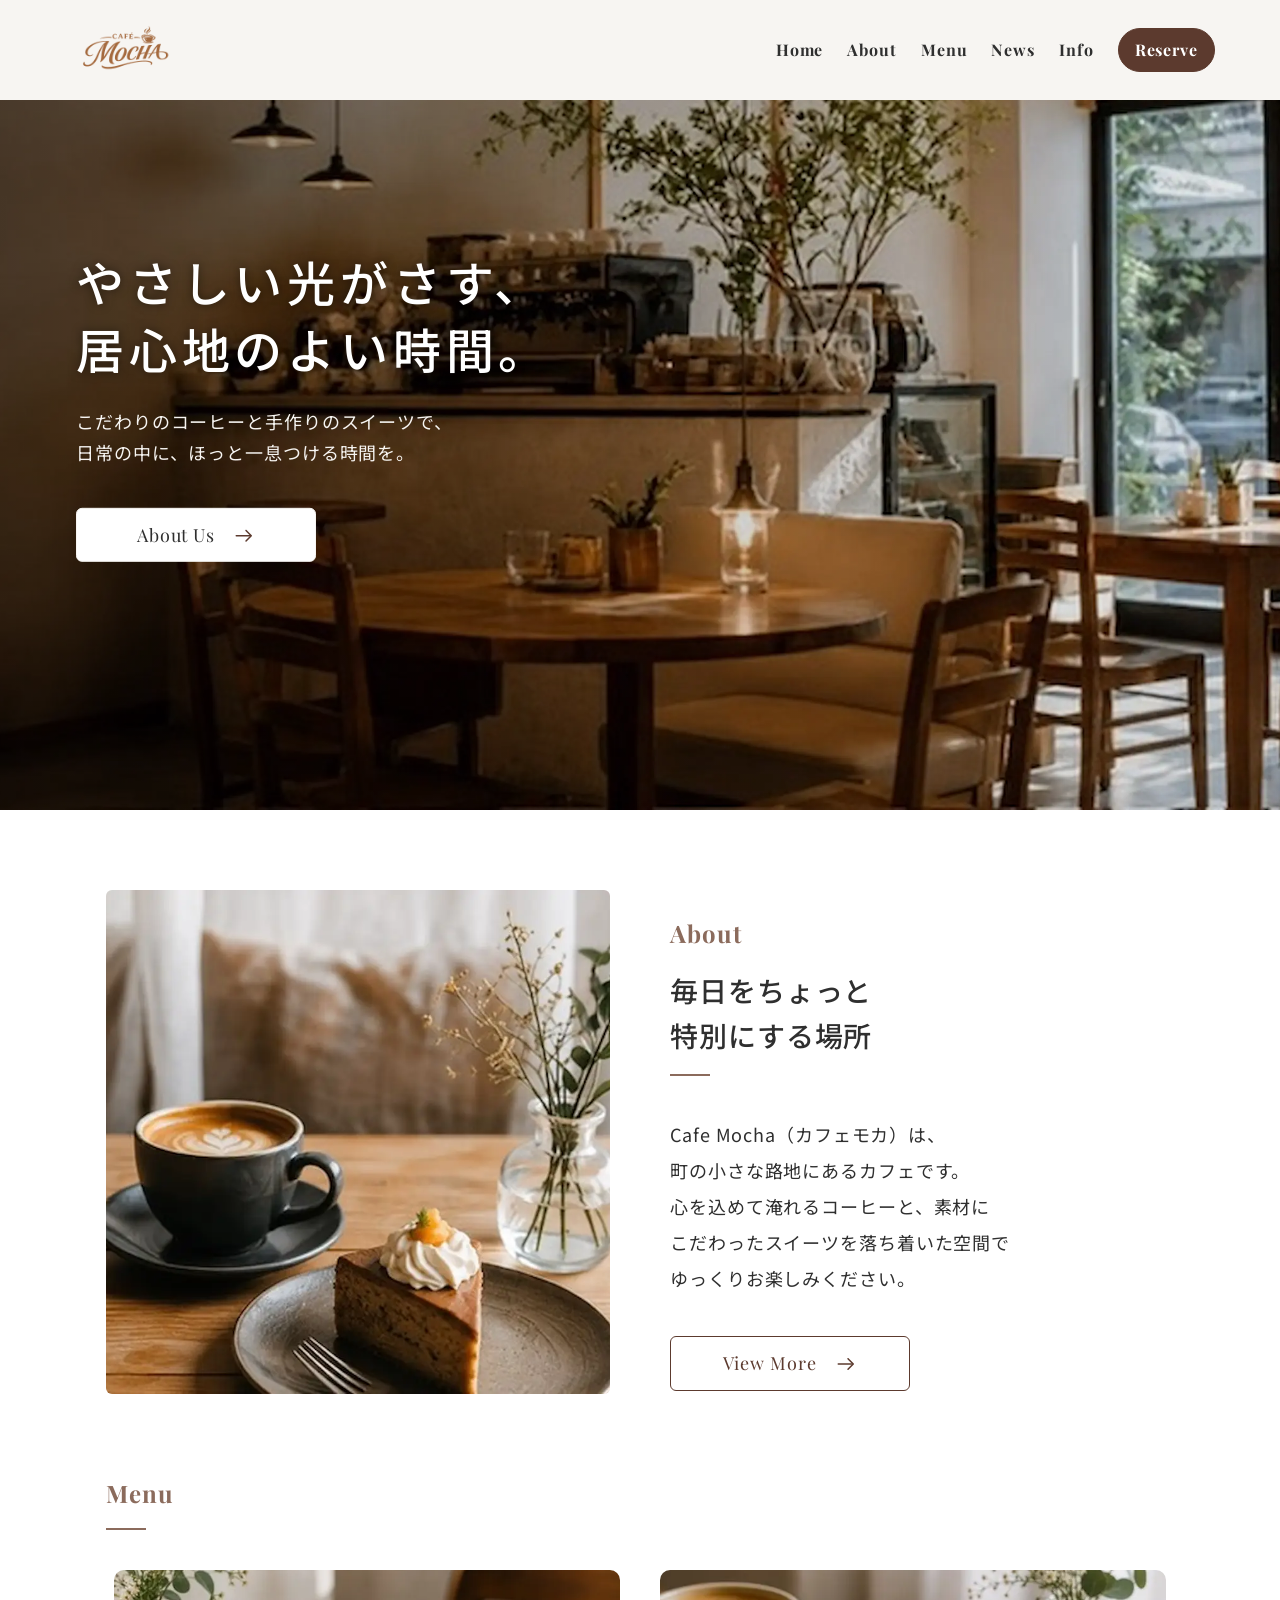
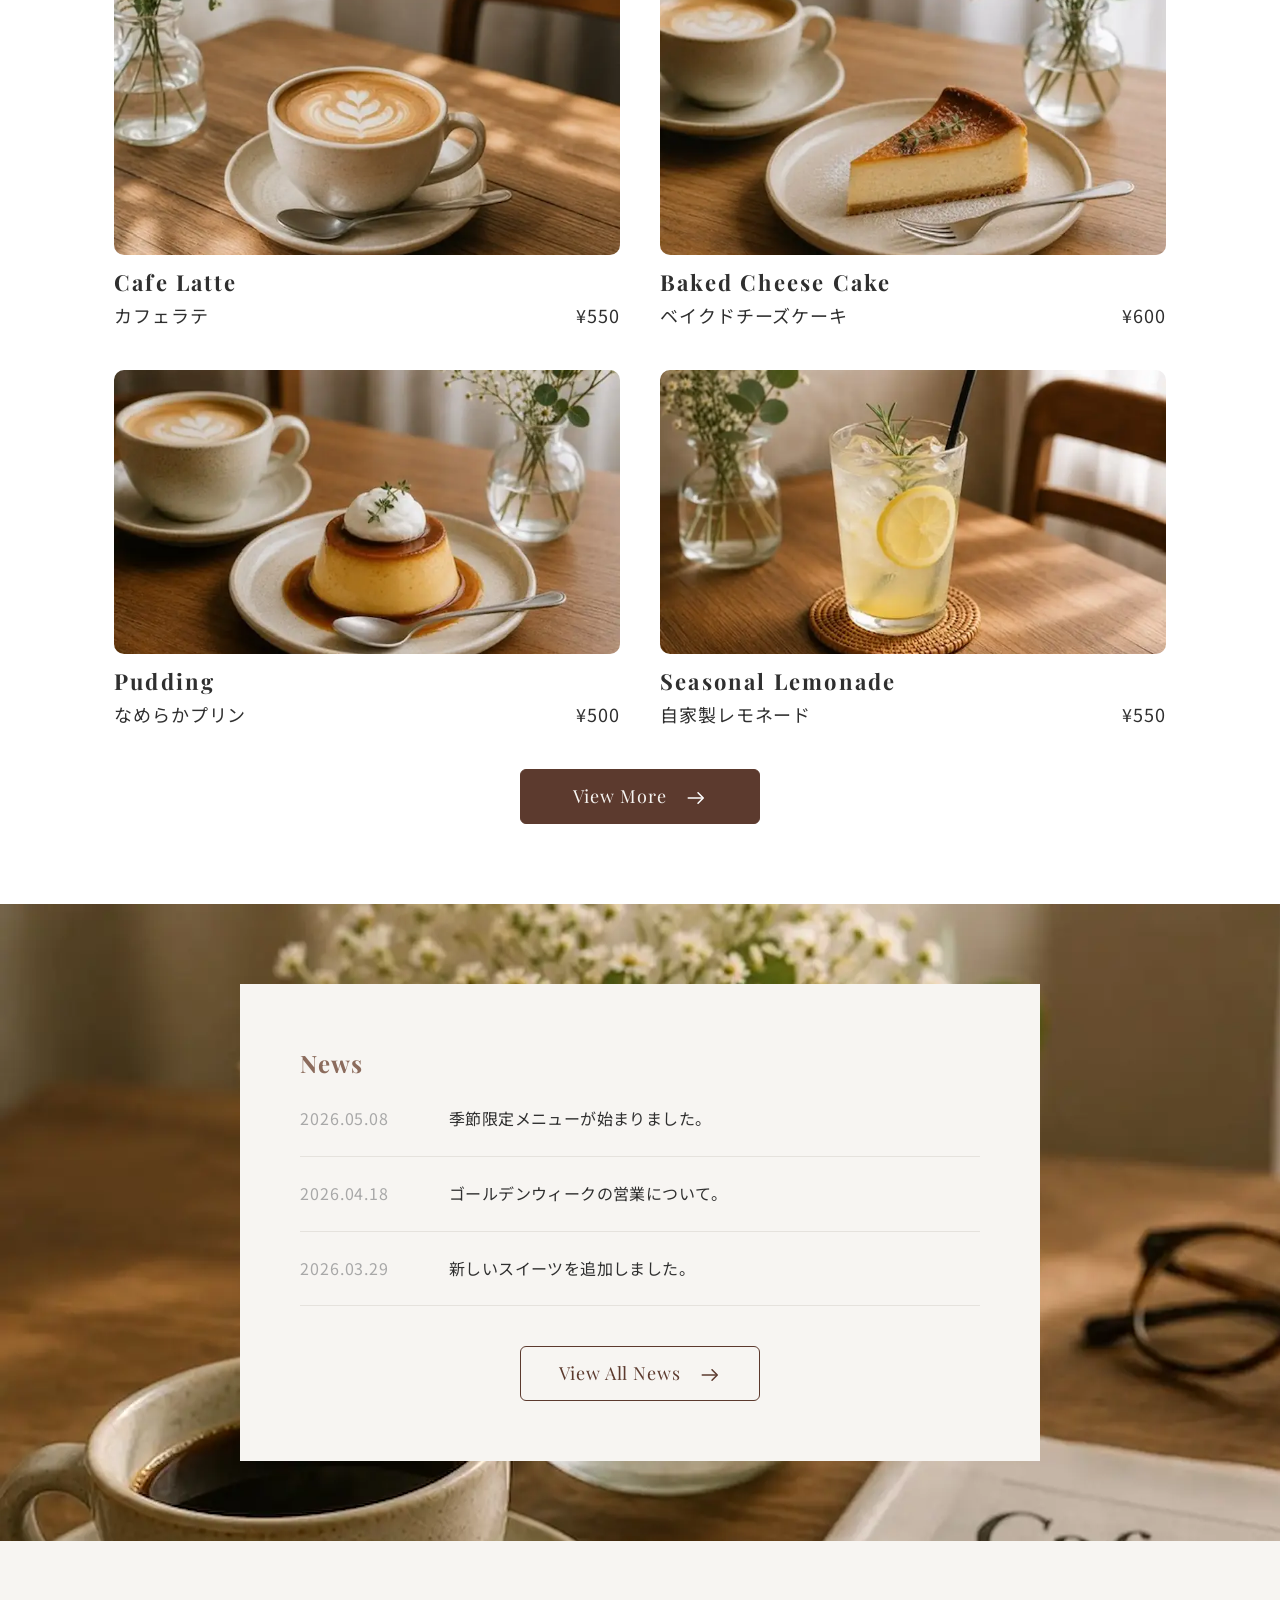
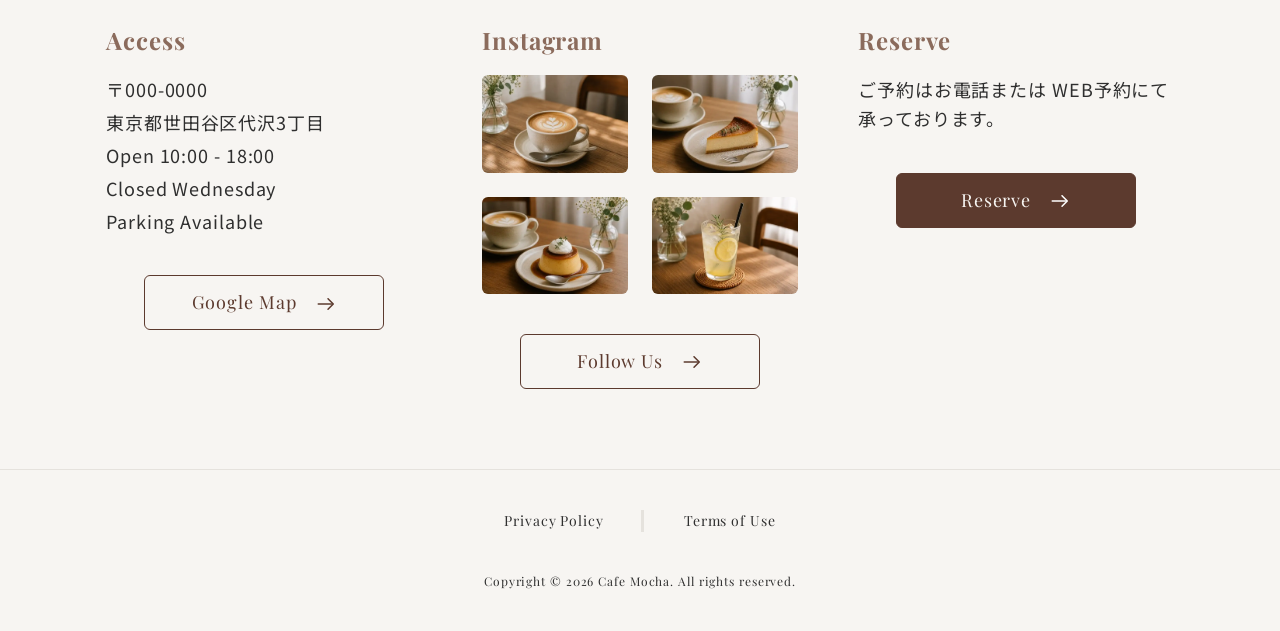
==== commit 5a46de7b: "Implemented info section" ====
--- a/index.html
+++ b/index.html
@@ -70,7 +70,7 @@
                             <a href="news.html" class="l-header-menu-nav-link">News</a>
                         </li>
                         <li class="l-header-menu-nav-item">
-                            <a href="access.html" class="l-header-menu-nav-link">Access</a>
+                            <a href="info.html" class="l-header-menu-nav-link">Info</a>
                         </li>
                         <li class="l-header-menu-nav-item">
                             <a href="contact.html" class="l-header-menu-nav-link l-header-menu-nav-link--reserve">Reserve</a>
--- a/assets/css/style.css
+++ b/assets/css/style.css
@@ -294,7 +294,7 @@
   padding: 12px 24px;
   border-radius: 6px;
   font-family: var(--font-family-en);
-  width: 230px;
+  width: 240px;
   display: -webkit-box;
   display: -ms-flexbox;
   display: flex;
@@ -335,6 +335,11 @@
   margin-top: 2px;
   -webkit-transition: background-color 0.3s;
   transition: background-color 0.3s;
+}
+@media screen and (min-width: 768px) {
+  .c-button--large {
+    width: 300px;
+  }
 }
 .c-button--white {
   color: var(--color-font-base);
@@ -2926,4 +2931,103 @@
 
 .news-sidebar-list {
   padding-left: var(--space-lg);
-}+}
+
+/*!
+page > info > info-access
+------------------------------
+*/
+.info-access {
+  display: grid;
+  grid-template-columns: 1fr;
+  gap: var(--space-lg);
+  overflow: hidden;
+}
+@media screen and (min-width: 768px) {
+  .info-access {
+    grid-template-columns: 1fr 800px;
+    gap: var(--space-xxl);
+  }
+}
+
+.info-access-content {
+  display: -webkit-box;
+  display: -ms-flexbox;
+  display: flex;
+  -webkit-box-orient: vertical;
+  -webkit-box-direction: normal;
+      -ms-flex-direction: column;
+          flex-direction: column;
+  gap: var(--space-lg);
+}
+@media screen and (min-width: 768px) {
+  .info-access-content {
+    gap: var(--space-xl);
+  }
+}
+
+.info-access-address span {
+  display: block;
+}
+
+.info-access-train {
+  display: -webkit-box;
+  display: -ms-flexbox;
+  display: flex;
+  -webkit-box-align: end;
+      -ms-flex-align: end;
+          align-items: flex-end;
+  gap: var(--space-sm);
+}
+.info-access-train::before {
+  content: "";
+  margin-right: var(--space-sm);
+  background-image: url(../../../../assets/img/info/icon_train.svg);
+  background-size: cover;
+  background-position: center;
+  width: 24px;
+  aspect-ratio: 1/1;
+  display: block;
+}
+
+.info-access-parking {
+  display: grid;
+  grid-template-columns: 24px 1fr;
+  gap: var(--space-sm) var(--space-md);
+  line-height: 1;
+}
+.info-access-parking::before {
+  content: "";
+  margin-right: var(--space-sm);
+  background-image: url(../../../../assets/img/info/icon_car.svg);
+  background-size: cover;
+  background-position: center;
+  width: 24px;
+  aspect-ratio: 1/1;
+}
+.info-access-parking span {
+  grid-column: 2/3;
+}
+
+.info-access-img img {
+  border-radius: 6px;
+  width: 100%;
+  height: 300px;
+  -o-object-fit: cover;
+     object-fit: cover;
+}
+@media screen and (min-width: 768px) {
+  .info-access-img img {
+    margin-top: var(--space-xxl);
+    height: 450px;
+  }
+}
+
+/*!
+page > info > info-sns
+------------------------------
+*/
+/*!
+page > info > info-reserve
+------------------------------
+*/
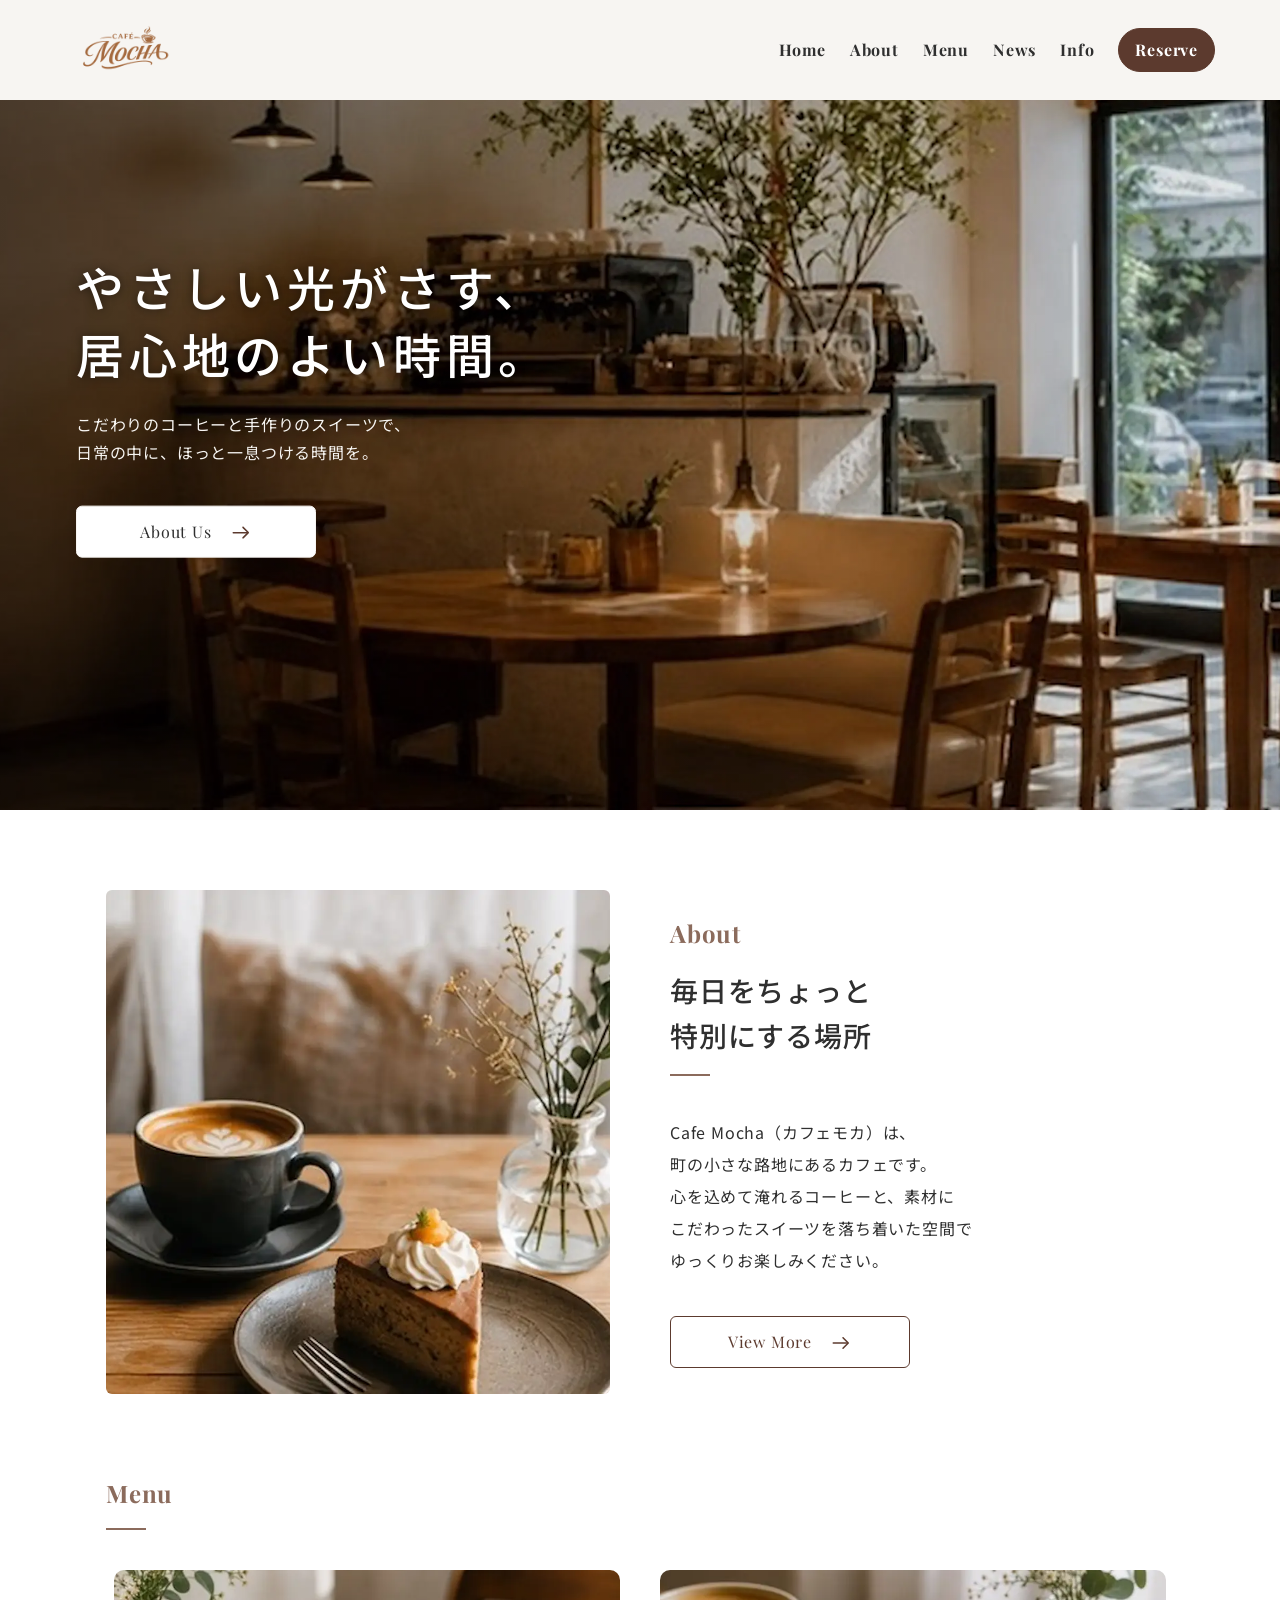
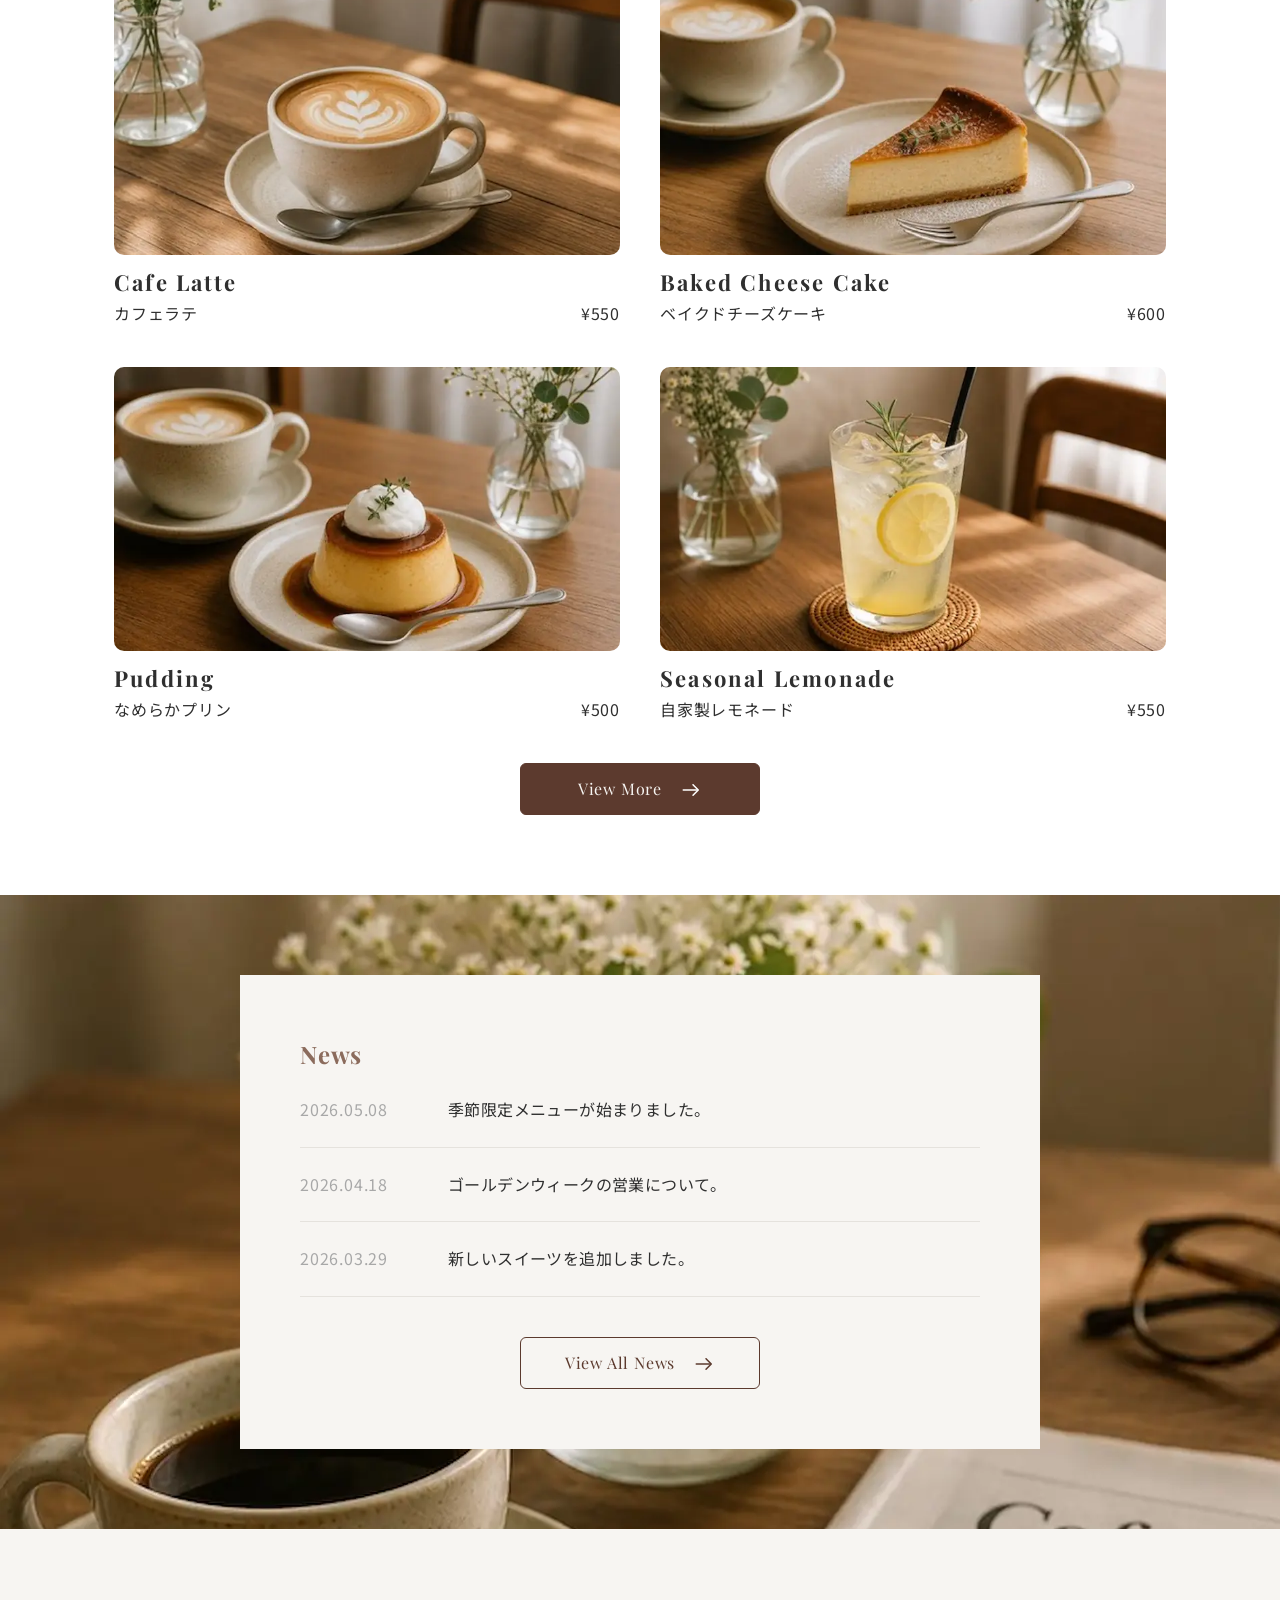
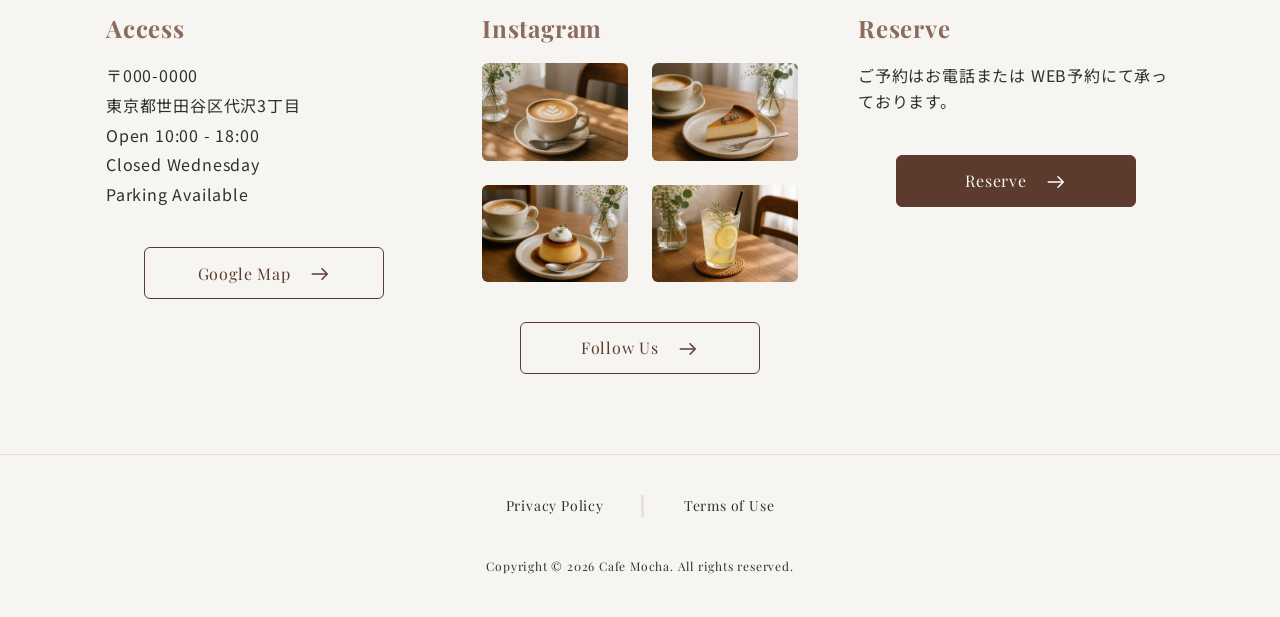
==== commit c36836b9: "Implemented contact section" ====
--- a/index.html
+++ b/index.html
@@ -53,16 +53,16 @@
                             <button class="l-header-menu-nav-link l-accordion-trigger js-accordion-trigger l-header-menu-nav-link--sp" type="button">Menu</button>
                             <ul class="l-accordion-list js-accordion-list">
                                 <li class="l-accordion-item">
-                                    <a href="#">コーヒー</a>
-                                </li>
-                                <li class="l-accordion-item">
-                                    <a href="#">スイーツ</a>
-                                </li>
-                                <li class="l-accordion-item">
-                                    <a href="#">フード</a>
-                                </li>
-                                <li class="l-accordion-item">
-                                    <a href="#">ドリンク</a>
+                                    <a href="menu.html#coffee">コーヒー</a>
+                                </li>
+                                <li class="l-accordion-item">
+                                    <a href="menu.html#dessert">スイーツ</a>
+                                </li>
+                                <li class="l-accordion-item">
+                                    <a href="menu.html#food">フード</a>
+                                </li>
+                                <li class="l-accordion-item">
+                                    <a href="menu.html#drink">ドリンク</a>
                                 </li>
                             </ul>
                         </li>
--- a/assets/css/style.css
+++ b/assets/css/style.css
@@ -197,11 +197,6 @@
   font-size: 1rem;
   color: var(--color-text-base);
   font-family: var(--font-family-base);
-}
-@media screen and (min-width: 768px) {
-  body {
-    font-size: 1.125rem;
-  }
 }
 
 /*!
@@ -338,8 +333,14 @@
 }
 @media screen and (min-width: 768px) {
   .c-button--large {
-    width: 300px;
-  }
+    width: auto;
+  }
+}
+.c-button--info::before {
+  content: "";
+  display: block;
+  width: 24px;
+  aspect-ratio: 1/1;
 }
 .c-button--white {
   color: var(--color-font-base);
@@ -498,6 +499,15 @@
 }
 .c-title-section-wrap--center::after {
   margin-inline: auto;
+}
+@media screen and (min-width: 768px) {
+  .c-title-section-wrap--center {
+    text-align: left;
+    margin: 0;
+  }
+  .c-title-section-wrap--center::after {
+    margin: 0;
+  }
 }
 .c-title-section-wrap::after {
   content: "";
@@ -560,25 +570,25 @@
   width: 100%;
   padding: 12px 8px;
   border-radius: 8px;
-  background-color: var(--color-gray-light);
+  background-color: var(--color-bg-main);
 }
 .c-form-text::-webkit-input-placeholder {
-  color: var(--color-gray);
+  color: var(--color-text-light);
 }
 .c-form-text::-moz-placeholder {
-  color: var(--color-gray);
+  color: var(--color-text-light);
 }
 .c-form-text:-ms-input-placeholder {
-  color: var(--color-gray);
+  color: var(--color-text-light);
 }
 .c-form-text::-ms-input-placeholder {
-  color: var(--color-gray);
+  color: var(--color-text-light);
 }
 .c-form-text::placeholder {
-  color: var(--color-gray);
+  color: var(--color-text-light);
 }
 .c-form-text:focus {
-  outline: 1px solid var(--color-gray);
+  outline: 1px solid var(--color-secondary);
 }
 
 .c-form-textarea {
@@ -2946,7 +2956,7 @@
 @media screen and (min-width: 768px) {
   .info-access {
     grid-template-columns: 1fr 800px;
-    gap: var(--space-xxl);
+    gap: var(--space-xxxxl);
   }
 }
 
@@ -3027,7 +3037,522 @@
 page > info > info-sns
 ------------------------------
 */
+.info-sns {
+  display: grid;
+  grid-template-columns: 1fr;
+  gap: var(--space-lg);
+  overflow: hidden;
+  padding-inline: var(--space-md);
+  background-color: var(--color-bg-main);
+}
+@media screen and (min-width: 768px) {
+  .info-sns {
+    grid-template-columns: 1fr 1000px;
+    gap: var(--space-xl);
+  }
+}
+
+.info-sns-content {
+  display: -webkit-box;
+  display: -ms-flexbox;
+  display: flex;
+  -webkit-box-orient: vertical;
+  -webkit-box-direction: normal;
+      -ms-flex-direction: column;
+          flex-direction: column;
+  gap: var(--space-lg);
+}
+@media screen and (min-width: 768px) {
+  .info-sns-content {
+    padding-left: var(--space-xl);
+  }
+}
+
+.info-sns-text span {
+  display: block;
+}
+
+@media screen and (min-width: 768px) {
+  .info-sns-list {
+    margin-top: 50px;
+  }
+}
+
+.info-sns-item-img {
+  height: 250px;
+}
+.info-sns-item-img img {
+  width: 100%;
+  height: 100%;
+  -o-object-fit: cover;
+     object-fit: cover;
+  border-radius: 6px;
+}
+
 /*!
 page > info > info-reserve
 ------------------------------
-*/+*/
+.info-reserve {
+  display: grid;
+  grid-template-columns: 1fr;
+  gap: var(--space-xl);
+}
+@media screen and (min-width: 768px) {
+  .info-reserve {
+    grid-template-columns: 300px 1fr;
+    gap: var(--space-xxl) 0;
+  }
+}
+
+.info-reserve-content {
+  display: -webkit-box;
+  display: -ms-flexbox;
+  display: flex;
+  -webkit-box-orient: vertical;
+  -webkit-box-direction: normal;
+      -ms-flex-direction: column;
+          flex-direction: column;
+  gap: var(--space-lg);
+  text-align: center;
+}
+@media screen and (min-width: 768px) {
+  .info-reserve-content {
+    text-align: left;
+  }
+}
+
+.info-reserve-text {
+  font-size: 1rem;
+}
+.info-reserve-text span {
+  display: block;
+}
+
+.info-reserve-list {
+  display: grid;
+  grid-template-columns: 1fr;
+  gap: var(--space-lg);
+}
+@media screen and (min-width: 768px) {
+  .info-reserve-list {
+    grid-template-columns: repeat(3, 1fr);
+    gap: var(--space-lg);
+    margin-top: 50px;
+    margin-left: var(--space-xl);
+  }
+}
+
+.info-reserve-item {
+  text-align: center;
+  display: -webkit-box;
+  display: -ms-flexbox;
+  display: flex;
+  -webkit-box-orient: vertical;
+  -webkit-box-direction: normal;
+      -ms-flex-direction: column;
+          flex-direction: column;
+  gap: var(--space-md);
+}
+@media screen and (min-width: 768px) {
+  .info-reserve-item {
+    border-right: 1px solid var(--color-border);
+    padding-right: var(--space-md);
+  }
+  .info-reserve-item:first-child {
+    border-left: 1px solid var(--color-border);
+    padding-left: var(--space-md);
+  }
+}
+
+.info-reserve-item-img {
+  width: 50px;
+  aspect-ratio: 1/1;
+  margin-inline: auto;
+}
+
+.info-reserve-item-content {
+  display: -webkit-box;
+  display: -ms-flexbox;
+  display: flex;
+  -webkit-box-orient: vertical;
+  -webkit-box-direction: normal;
+      -ms-flex-direction: column;
+          flex-direction: column;
+  gap: var(--space-md);
+}
+
+.info-reserve-item-text {
+  font-size: 0.875rem;
+}
+
+.info-reserve-btn {
+  width: 300px;
+  margin-inline: auto;
+}
+@media screen and (min-width: 768px) {
+  .info-reserve-btn {
+    grid-column: 2/2;
+    width: 480px;
+    margin-inline: 0;
+    margin-left: var(--space-xl);
+  }
+}
+
+/*!
+page > contact > contact-info
+------------------------------
+*/
+.contact-wrap {
+  display: grid;
+  grid-template-columns: 1fr;
+  gap: var(--space-lg);
+}
+@media screen and (min-width: 768px) {
+  .contact-wrap {
+    grid-template-columns: 40% 1fr;
+  }
+}
+
+.contact-content {
+  padding-inline: var(--space-md);
+}
+@media screen and (min-width: 768px) {
+  .contact-content {
+    border-right: 1px solid var(--color-border);
+    padding-inline: var(--space-xl);
+  }
+}
+
+.contact-content-head {
+  border-bottom: 1px solid var(--color-border);
+  padding-bottom: var(--space-lg);
+}
+
+.contact-content-head-title {
+  font-size: 1.25rem;
+  font-weight: bold;
+  letter-spacing: 0.1em;
+}
+.contact-content-head-title::after {
+  content: "";
+  display: block;
+  width: 40px;
+  height: 1px;
+  background-color: var(--color-text-base);
+  margin-top: var(--space-md);
+}
+
+.contact-content-head-text {
+  font-size: 1rem;
+  margin-top: var(--space-md);
+}
+.contact-content-head-text span {
+  display: block;
+}
+
+.contact-content-body {
+  padding-block: var(--space-lg);
+  display: -webkit-box;
+  display: -ms-flexbox;
+  display: flex;
+  -webkit-box-orient: vertical;
+  -webkit-box-direction: normal;
+      -ms-flex-direction: column;
+          flex-direction: column;
+  gap: var(--space-md);
+}
+@media screen and (min-width: 768px) {
+  .contact-content-body {
+    gap: var(--space-xl);
+  }
+}
+
+.contact-content-body-hours,
+.contact-content-body-address,
+.contact-content-body-tel,
+.contact-content-body-email {
+  display: grid;
+  grid-template-columns: 40px 1fr;
+  gap: var(--space-sm) var(--space-md);
+}
+.contact-content-body-hours::before,
+.contact-content-body-address::before,
+.contact-content-body-tel::before,
+.contact-content-body-email::before {
+  content: "";
+  display: block;
+  width: 40px;
+  aspect-ratio: 1/1;
+  background-size: cover;
+  background-position: center;
+}
+.contact-content-body-hours span,
+.contact-content-body-address span,
+.contact-content-body-tel span,
+.contact-content-body-email span {
+  display: block;
+}
+
+.contact-content-body-hours-title,
+.contact-content-body-address-title,
+.contact-content-body-tel-title,
+.contact-content-body-email-title {
+  font-weight: bold;
+}
+
+.contact-content-body-hours-text,
+.contact-content-body-address-text,
+.contact-content-body-tel-text,
+.contact-content-body-email-text {
+  grid-column: 2/3;
+  line-height: 1.8;
+}
+
+.contact-content-body-hours::before {
+  background-image: url(../../../../assets/img/info/icon-watch.svg);
+}
+
+.contact-content-body-address::before {
+  background-image: url(../../../../assets/img/info/icon_map.svg);
+}
+
+.contact-content-body-tel::before {
+  background-image: url(../../../../assets/img/info/icon_phone.svg);
+}
+
+.contact-content-body-email::before {
+  background-image: url(../../../../assets/img/info/icon_mail.svg);
+}
+
+.contact-content-body-info {
+  border: 1px solid var(--color-border);
+  padding: var(--space-lg);
+  display: grid;
+  grid-template-columns: repeat(2, 1fr);
+  gap: var(--space-lg);
+}
+
+.contact-content-body-info-img img {
+  border-radius: 6px;
+  height: 130px;
+  -o-object-fit: cover;
+     object-fit: cover;
+}
+
+.contact-content-body-info-content-title {
+  font-size: 0.875rem;
+}
+
+.contact-content-body-info-content-text {
+  font-size: 0.875rem;
+  margin-top: var(--space-md);
+}
+
+/*!
+page > contact > contact-form
+------------------------------
+*/
+.top-contact-form {
+  padding-inline: var(--space-md);
+  margin-top: 40px;
+  display: grid;
+  grid-template-columns: 1fr;
+  gap: 24px;
+}
+@media screen and (min-width: 768px) {
+  .top-contact-form {
+    margin-top: 60px;
+    gap: 32px;
+    grid-template-columns: auto 1fr;
+    padding-inline: 200px;
+  }
+}
+
+.top-contact-form-item {
+  display: grid;
+  grid-template-columns: 1fr;
+  gap: 6px;
+}
+@media screen and (min-width: 768px) {
+  .top-contact-form-item {
+    grid-template-columns: subgrid;
+    grid-column: -1/1;
+    -webkit-box-align: start;
+        -ms-flex-align: start;
+            align-items: start;
+    gap: 0 64px;
+  }
+}
+
+.top-contact-form-item-label {
+  display: -webkit-box;
+  display: -ms-flexbox;
+  display: flex;
+  -webkit-box-pack: justify;
+      -ms-flex-pack: justify;
+          justify-content: space-between;
+  -webkit-box-align: center;
+      -ms-flex-align: center;
+          align-items: center;
+}
+@media screen and (min-width: 768px) {
+  .top-contact-form-item-label {
+    -webkit-box-pack: start;
+        -ms-flex-pack: start;
+            justify-content: flex-start;
+    gap: 8px;
+    margin-top: 14px;
+  }
+}
+
+.top-contact-form-button {
+  margin-inline: auto;
+  margin-top: 16px;
+}
+@media screen and (min-width: 768px) {
+  .top-contact-form-button {
+    grid-column: 1/3;
+  }
+}
+
+.contact-form-button-link {
+  width: 220px;
+  height: 54px;
+  padding: 8px 16px;
+  background-color: var(--color-navy);
+  color: var(--color-white);
+  font-size: 16px;
+  font-weight: bold;
+  border-radius: 6px;
+  border: 1px solid var(--color-text-light);
+  -webkit-transition: color 0.3s, background-color 0.3s;
+  transition: color 0.3s, background-color 0.3s;
+}
+@media (any-hover: hover) {
+  .contact-form-button-link:hover {
+    background-color: var(--color-white);
+    color: var(--color-navy);
+  }
+}
+
+.top-contact-form-item--privacy {
+  margin-inline: auto;
+}
+@media screen and (min-width: 768px) {
+  .top-contact-form-item--privacy {
+    grid-column: 1/3;
+  }
+}
+
+.checkbox-label {
+  display: -webkit-box;
+  display: -ms-flexbox;
+  display: flex;
+  -webkit-box-align: center;
+      -ms-flex-align: center;
+          align-items: center;
+  gap: 10px;
+  cursor: pointer;
+  -webkit-user-select: none;
+     -moz-user-select: none;
+      -ms-user-select: none;
+          user-select: none;
+}
+
+.checkbox-input {
+  position: absolute;
+  opacity: 0;
+  width: 0;
+  height: 0;
+}
+
+.checkbox-custom {
+  width: 20px;
+  height: 20px;
+  border: 2px solid #999;
+  border-radius: 4px;
+  background: #fff;
+  -ms-flex-negative: 0;
+      flex-shrink: 0;
+  -webkit-transition: border-color 0.2s, background 0.2s;
+  transition: border-color 0.2s, background 0.2s;
+  position: relative;
+}
+
+.checkbox-custom::after {
+  content: "";
+  position: absolute;
+  top: 2px;
+  left: 6px;
+  width: 5px;
+  height: 10px;
+  border: 2px solid #fff;
+  border-top: none;
+  border-left: none;
+  -webkit-transform: rotate(45deg);
+          transform: rotate(45deg);
+  opacity: 0;
+  -webkit-transition: opacity 0.15s;
+  transition: opacity 0.15s;
+}
+
+.checkbox-input:checked + .checkbox-custom {
+  background: #4a90e2;
+  border-color: #4a90e2;
+}
+
+.checkbox-input:checked + .checkbox-custom::after {
+  opacity: 1;
+}
+
+.checkbox-input:focus-visible + .checkbox-custom {
+  outline: 2px solid #4a90e2;
+  outline-offset: 2px;
+}
+
+.checkbox-label:hover .checkbox-custom {
+  border-color: #4a90e2;
+}
+
+.checkbox-text {
+  font-size: 14px;
+  color: #333;
+}
+
+.checkbox-text a {
+  color: #4a90e2;
+  text-decoration: underline;
+}
+
+.error-message {
+  display: block;
+  color: #e53e3e;
+  font-size: 12px;
+  margin-top: 4px;
+}
+
+input.is-error,
+textarea.is-error {
+  border-color: #e53e3e;
+  outline-color: #e53e3e;
+}
+
+.hidden {
+  position: absolute;
+  left: -9999px;
+}
+
+.top-contact-form-recaptcha-wrapper {
+  display: -webkit-box;
+  display: -ms-flexbox;
+  display: flex;
+  -webkit-box-pack: center;
+      -ms-flex-pack: center;
+          justify-content: center;
+}
+@media screen and (min-width: 768px) {
+  .top-contact-form-recaptcha-wrapper {
+    grid-column: 1/3;
+  }
+}
